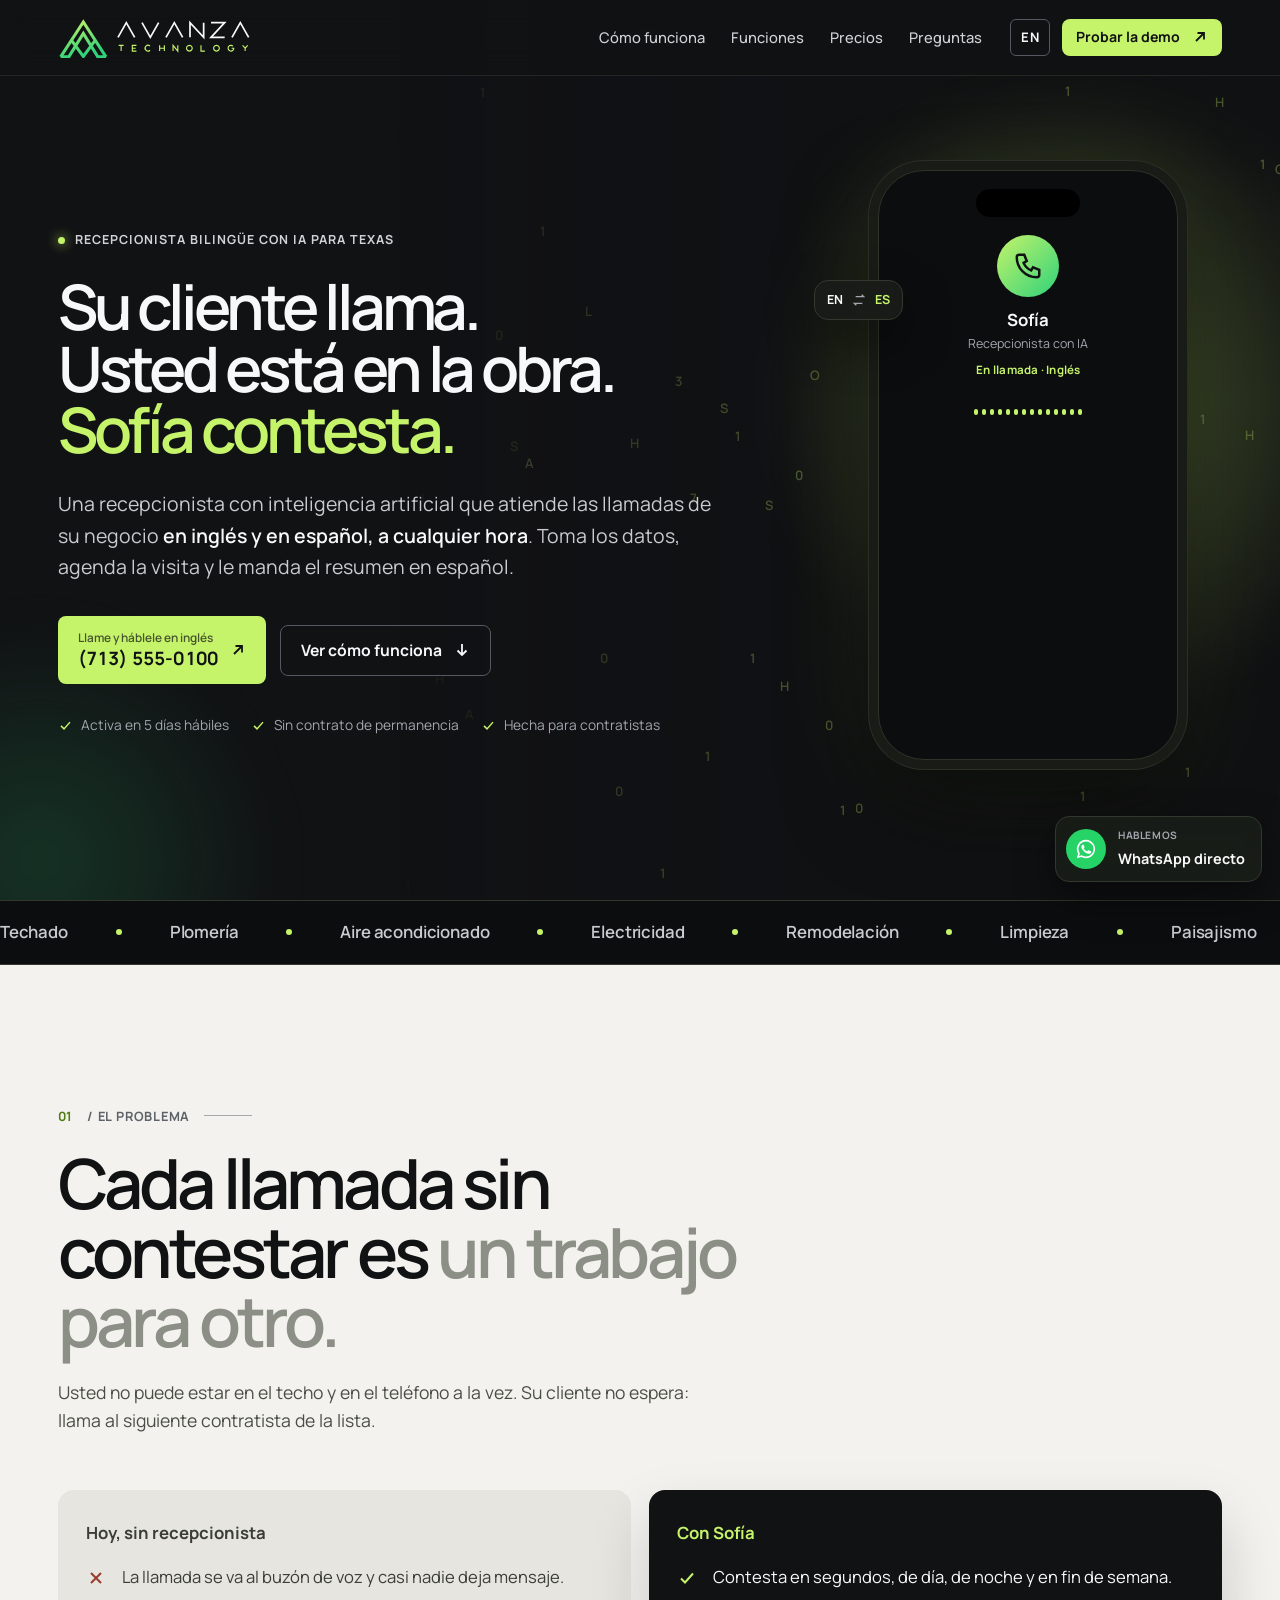
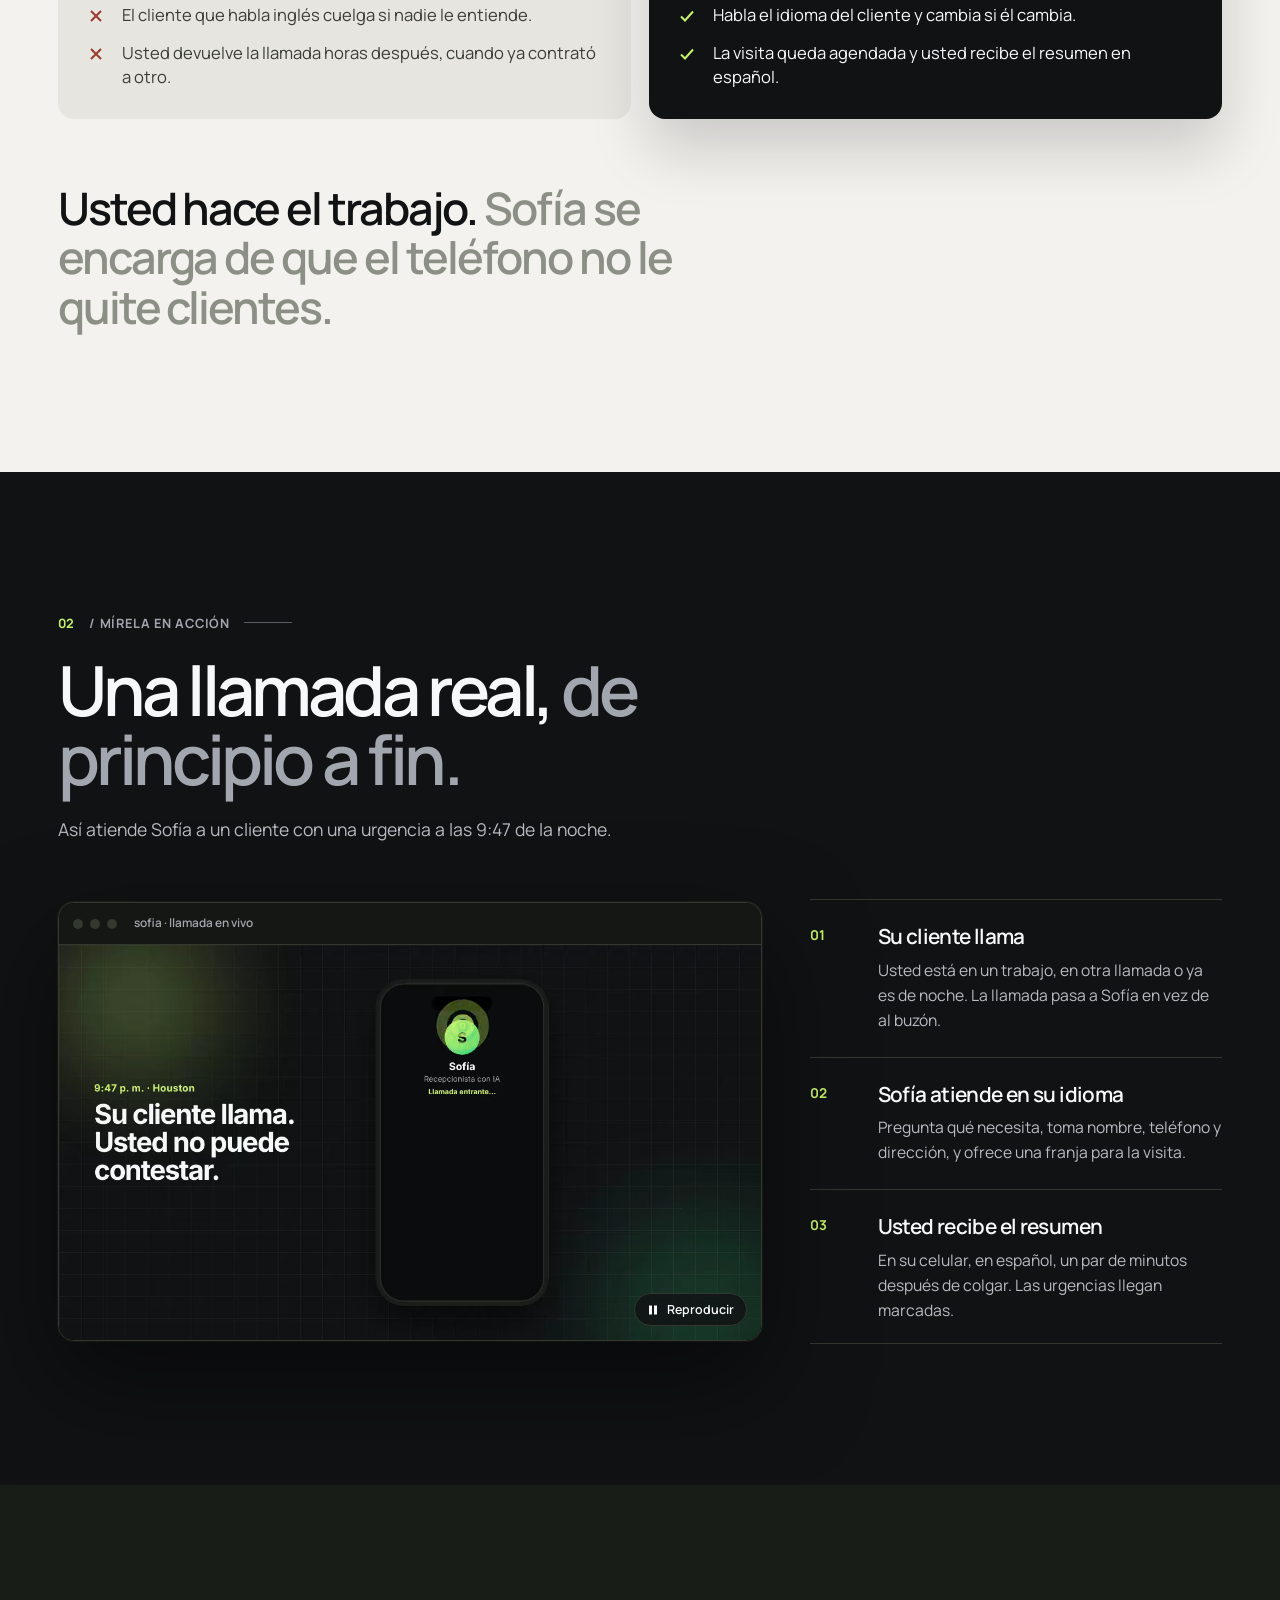
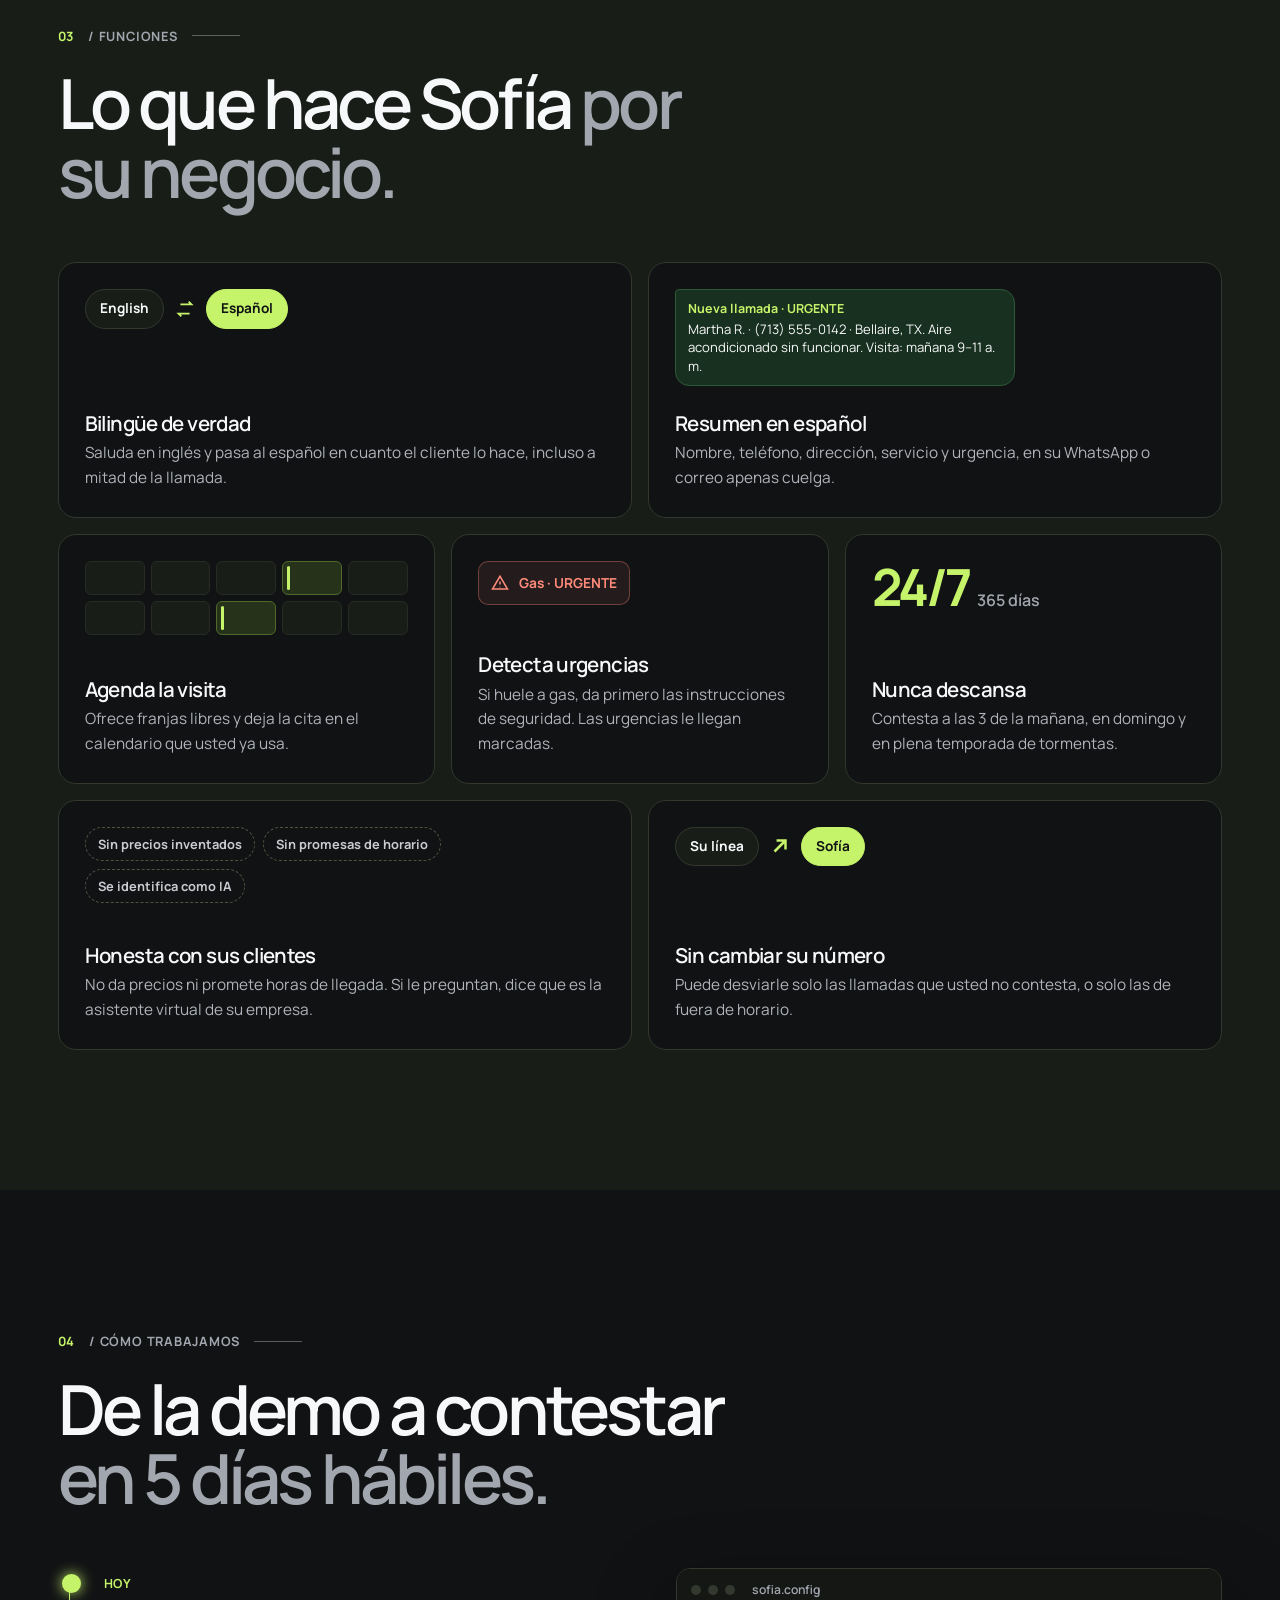
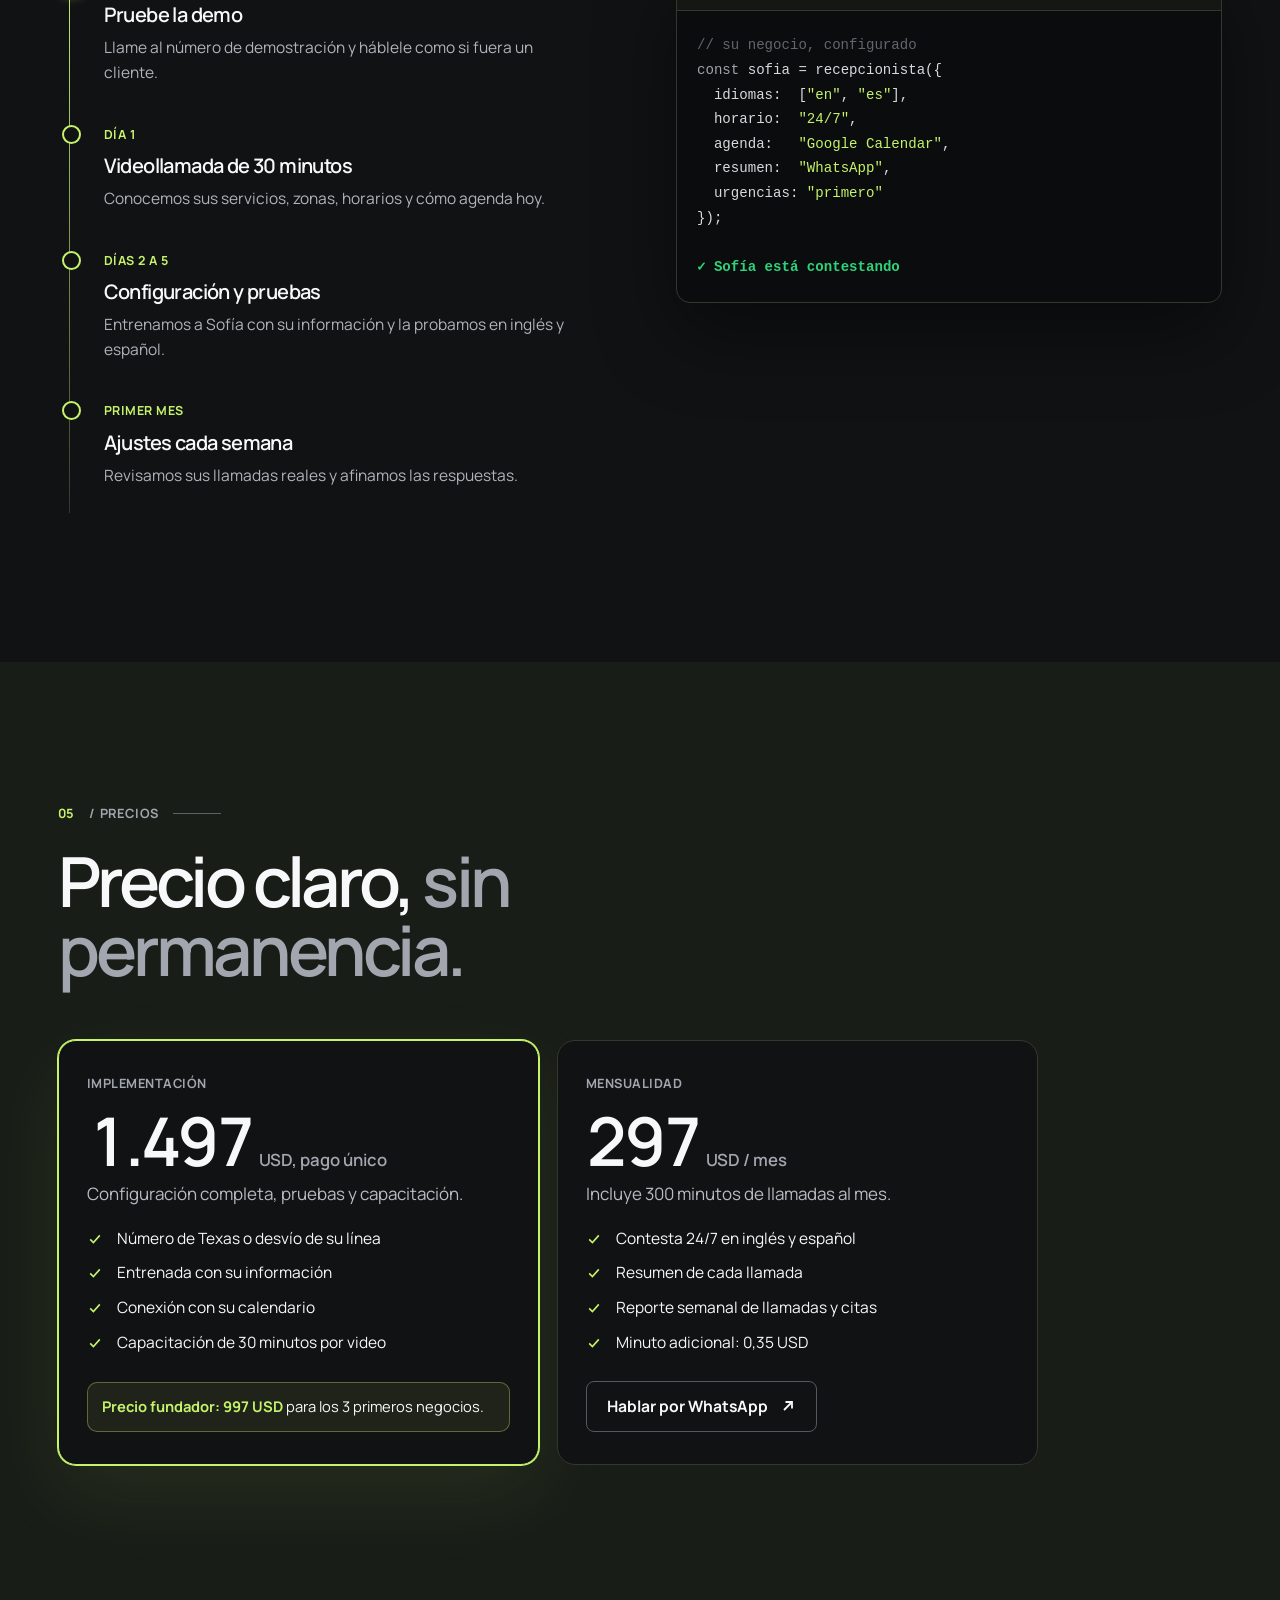
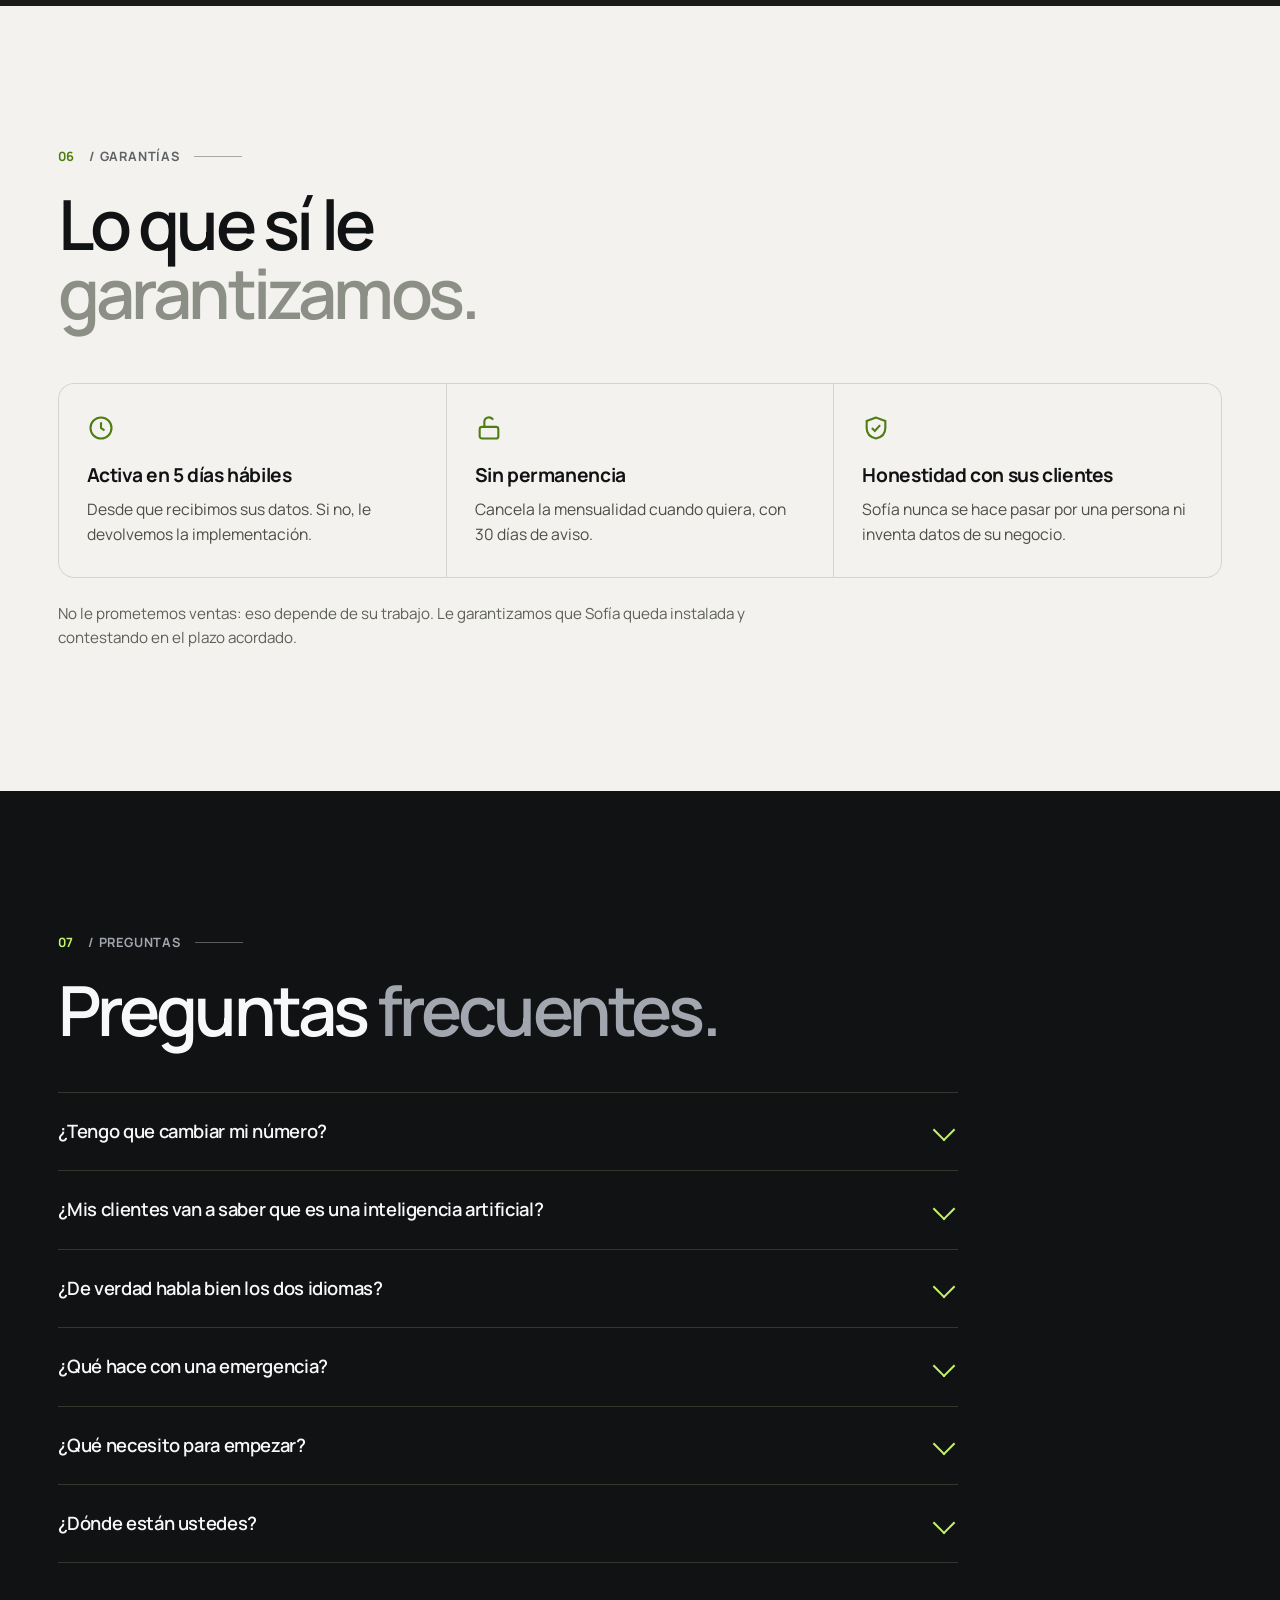
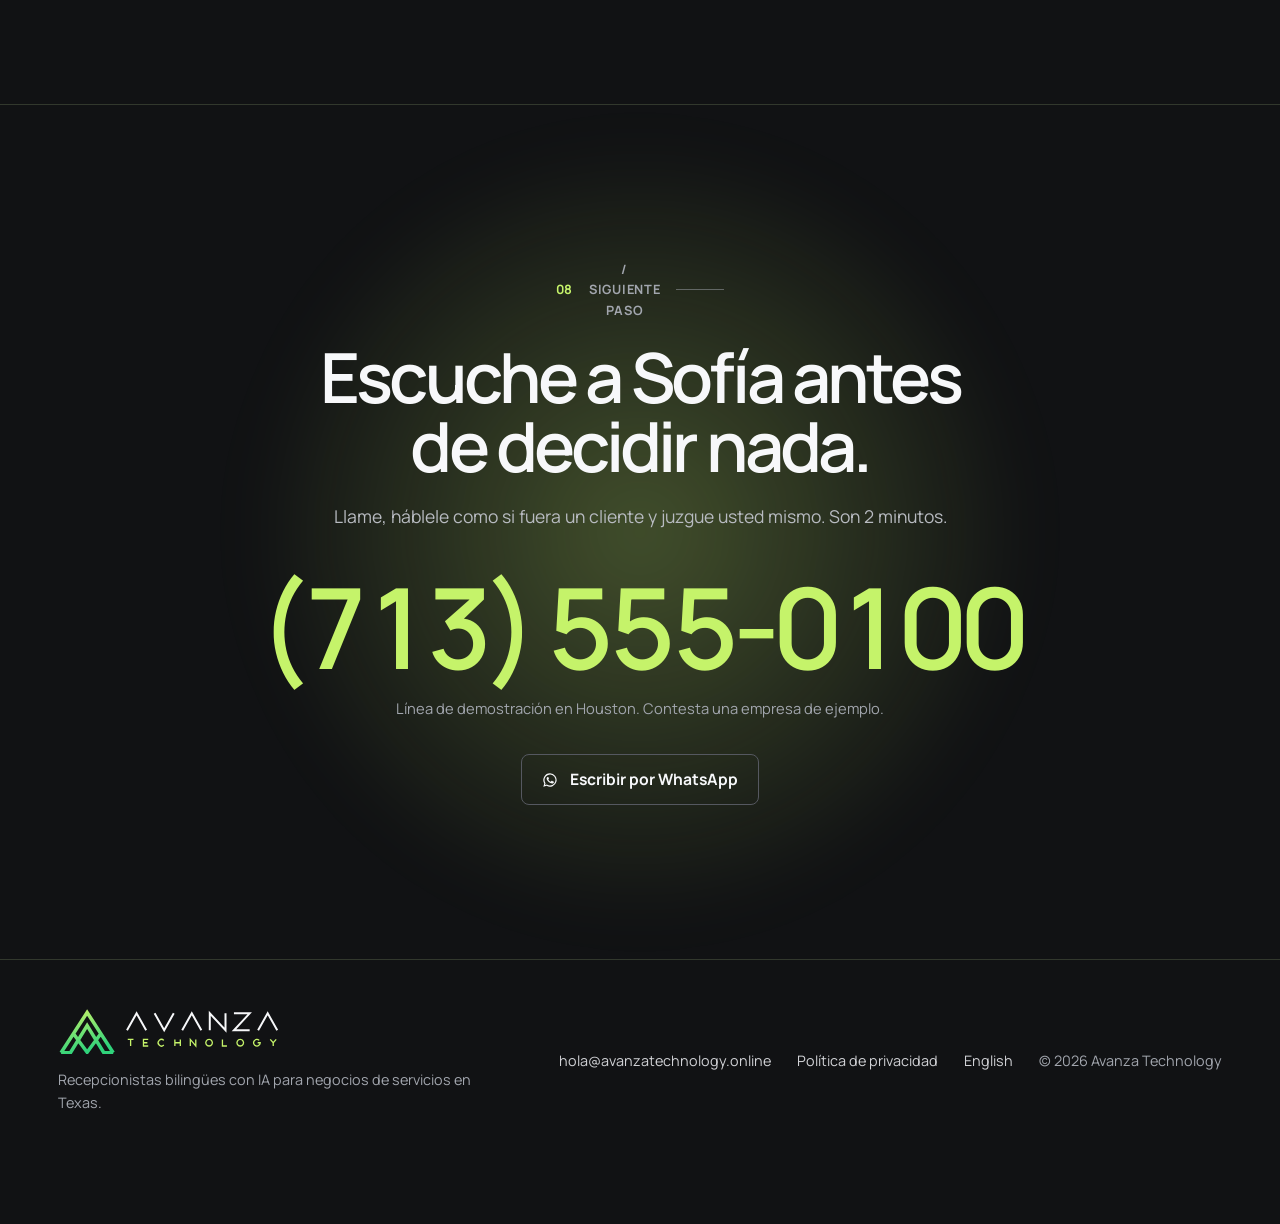
==== index.html @ a4238568 "web" ====
<!doctype html>
<html lang="es">
<head>
<meta charset="utf-8">
<meta name="viewport" content="width=device-width, initial-scale=1">
<title>Avanza Technology | Recepcionista bilingüe con IA para contratistas en Texas</title>
<meta name="description" content="Sofía contesta las llamadas de su negocio en inglés y en español, 24/7. Agenda la visita y le manda el resumen. Para contratistas de servicios del hogar en Texas.">
<link rel="canonical" href="https://avanzatechnology.online/">
<link rel="alternate" hreflang="es" href="https://avanzatechnology.online/">
<link rel="alternate" hreflang="en" href="https://avanzatechnology.online/en/">
<link rel="alternate" hreflang="x-default" href="https://avanzatechnology.online/">
<meta property="og:type" content="website">
<meta property="og:title" content="Avanza Technology | Recepcionista bilingüe con IA para contratistas en Texas">
<meta property="og:description" content="Sofía contesta las llamadas de su negocio en inglés y en español, 24/7. Agenda la visita y le manda el resumen. Para contratistas de servicios del hogar en Texas.">
<meta property="og:image" content="https://avanzatechnology.online/assets/og-es.png">
<meta property="og:url" content="https://avanzatechnology.online/">
<meta name="twitter:card" content="summary_large_image">
<meta name="theme-color" content="#111214">
<link rel="icon" type="image/svg+xml" href="assets/icono.svg">
<link rel="apple-touch-icon" href="assets/icono-180.png">
<link rel="preconnect" href="https://fonts.googleapis.com">
<link rel="preconnect" href="https://fonts.gstatic.com" crossorigin>
<link href="https://fonts.googleapis.com/css2?family=Manrope:wght@400;500;600;700;800&display=swap" rel="stylesheet">
<link rel="stylesheet" href="assets/site.css">
<script>document.documentElement.classList.add('js');</script>
</head>
<body>
<a class="skip" href="#main">Saltar al contenido</a>
<header class="site-header">
  <div class="wrap">
    <a class="brand" href="./" aria-label="Avanza Technology"><svg xmlns="http://www.w3.org/2000/svg" viewBox="0 0 292 60" role="img" aria-label="Avanza Technology"><defs><linearGradient id="g-dark-horizontal" x1="0" y1="0" x2="0.35" y2="1"><stop offset="0" stop-color="#C5F36A"/><stop offset="1" stop-color="#2FD27A"/></linearGradient></defs><path d="M4.00,58.36 L38.00,6.00 L72.00,58.36 M4.00,58.36 L16.24,58.36 L38.00,23.00 L59.76,58.36 L72.00,58.36 M19.98,33.20 L38.00,57.68 L56.02,33.20" fill="none" stroke="url(#g-dark-horizontal)" stroke-width="4.60" stroke-linejoin="miter" stroke-miterlimit="10" stroke-linecap="butt"/><g fill="none" stroke="#F7F8FA" stroke-width="2.6" stroke-linejoin="miter" stroke-linecap="butt"><path transform="translate(90.00,7.00)" d="M0,22 L12.5,0 L25,22"/><path transform="translate(126.00,7.00)" d="M0,0 L12.5,22 L25,0"/><path transform="translate(162.00,7.00)" d="M0,22 L12.5,0 L25,22"/><path transform="translate(198.00,7.00)" d="M0,22 L0,0 L20.5,22 L20.5,0"/><path transform="translate(229.50,7.00)" d="M0,0 L20.5,0 L0,22 L20.5,22"/><path transform="translate(261.00,7.00)" d="M0,22 L12.5,0 L25,22"/></g><g fill="none" stroke="#C5F36A" stroke-width="1.7" stroke-linejoin="miter" stroke-linecap="butt"><path transform="translate(91.00,41.00)" d="M0,0 H7.4399999999999995 M3.7199999999999998,0 V8.6"/><path transform="translate(111.48,41.00)" d="M6.2,0 H0 V8.6 H6.2 M0,4.3 H5.084"/><path transform="translate(130.72,41.00)" d="M7.31,1.2469999999999999 A4.3,4.3 0 1 0 7.31,7.353"/><path transform="translate(152.44,41.00)" d="M0,0 V8.6 M7.13,0 V8.6 M0,4.3 H7.13"/><path transform="translate(172.60,41.00)" d="M0,8.6 L0,0 L7.13,8.6 L7.13,0"/><path transform="translate(192.77,41.00)" d="M4.3,0 A4.3,4.3 0 1 1 4.29,0 Z"/><path transform="translate(214.49,41.00)" d="M0,0 V8.6 H5.89"/><path transform="translate(233.42,41.00)" d="M4.3,0 A4.3,4.3 0 1 1 4.29,0 Z"/><path transform="translate(255.14,41.00)" d="M7.31,1.2469999999999999 A4.3,4.3 0 1 0 8.6,4.31 H5.3"/><path transform="translate(276.86,41.00)" d="M0,0 L3.875,4.3 L7.75,0 M3.875,4.3 V8.6"/></g></svg></a>
    <nav class="nav" aria-label="Principal"><a href="#como">Cómo funciona</a><a href="#funciones">Funciones</a><a href="#precios">Precios</a><a href="#preguntas">Preguntas</a></nav>
    <div class="head-actions">
      <a class="lang" href="en/" hreflang="en" lang="en" aria-label="English">EN</a>
      <a class="btn btn-lime btn-sm" href="tel:+17135550100">Probar la demo<svg viewBox="0 0 16 16" fill="none" stroke="currentColor" stroke-width="1.8" aria-hidden="true"><path d="M4 12 12 4M5.5 4H12v6.5"/></svg></a>
    </div>
  </div>
</header>
<main id="main">
<section class="hero" aria-labelledby="hero-title">
  <canvas id="rain" aria-hidden="true"></canvas>
  <div class="glow glow-a"></div><div class="glow glow-b"></div>
  <div class="wrap">
    <div class="hero-copy">
      <p class="eyebrow">Recepcionista bilingüe con IA para Texas</p>
      <h1 id="hero-title"><span>Su cliente llama.</span><span>Usted está en la obra.</span><span class=hl>Sofía contesta.</span></h1>
      <p class="lede">Una recepcionista con inteligencia artificial que atiende las llamadas de su negocio <strong>en inglés y en español, a cualquier hora</strong>. Toma los datos, agenda la visita y le manda el resumen en español.</p>
      <div class="ctas">
        <a class="btn btn-lime call-btn" href="tel:+17135550100"><span><small>Llame y háblele en inglés</small><b>(713) 555-0100</b></span><svg viewBox="0 0 16 16" fill="none" stroke="currentColor" stroke-width="1.8" aria-hidden="true"><path d="M4 12 12 4M5.5 4H12v6.5"/></svg></a>
        <a class="btn btn-line" href="#como">Ver cómo funciona<svg viewBox="0 0 16 16" fill="none" stroke="currentColor" stroke-width="1.8" aria-hidden="true"><path d="M8 2v11M3.5 8.5 8 13l4.5-4.5"/></svg></a>
      </div>
      <ul class="micro"><li><svg viewBox="0 0 20 20" fill="none" stroke="currentColor" stroke-width="2" aria-hidden="true"><path d="m4 10.5 4 4 8-9"/></svg>Activa en 5 días hábiles</li><li><svg viewBox="0 0 20 20" fill="none" stroke="currentColor" stroke-width="2" aria-hidden="true"><path d="m4 10.5 4 4 8-9"/></svg>Sin contrato de permanencia</li><li><svg viewBox="0 0 20 20" fill="none" stroke="currentColor" stroke-width="2" aria-hidden="true"><path d="m4 10.5 4 4 8-9"/></svg>Hecha para contratistas</li></ul>
    </div>
    <div class="stage" aria-label="Demostración: llamada atendida por Sofía" role="img">
      <div class="device live" id="device">
        <div class="island"></div>
        <div class="caller"><div class="av"><svg viewBox="0 0 24 24" fill="none" stroke="currentColor" stroke-width="2" aria-hidden="true"><path d="M5 3h4l2 5-2.5 1.5a11 11 0 0 0 6 6L16 13l5 2v4a2 2 0 0 1-2 2A16 16 0 0 1 3 5a2 2 0 0 1 2-2"/></svg></div><b>Sofía</b><span>Recepcionista con IA</span><em id="call-status">En llamada · Español</em></div>
        <div class="bars" aria-hidden="true"><i></i><i></i><i></i><i></i><i></i><i></i><i></i><i></i><i></i><i></i><i></i><i></i><i></i><i></i></div>
        <div class="thread" id="thread"><div class="msg ai"><small>Sofía</small>Thanks for calling, this is Sofia. How can I help you?</div><div class="msg cl"><small>Cliente</small>My AC stopped working and it’s really hot.</div><div class="msg ai"><small>Sofía</small>I’m sorry. Is anyone at home elderly or unwell?</div><div class="msg cl"><small>Cliente</small>Yes, my mom is 80. ¿Habla español?</div><div class="msg ai"><small>Sofía</small>¡Claro! Lo marco como urgente. ¿Me da su dirección?</div></div>
      </div>
      <div class="float lang-chip" aria-hidden="true"><span>EN</span><svg viewBox="0 0 24 24" fill="none" stroke="currentColor" stroke-width="2" aria-hidden="true"><path d="M7 7h12l-3-3M17 17H5l3 3"/></svg><span class="on">ES</span></div>
      <div class="float summary-card show" id="summary-card">
        <h3><svg viewBox="0 0 24 24" fill="none" stroke="currentColor" stroke-width="2" aria-hidden="true"><path d="M4 5h16v11H9l-5 4z"/></svg>Resumen enviado al dueño</h3>
        <p>Aire acondicionado sin funcionar. Persona mayor en casa.</p>
        <dl><dt>Urgencia</dt><dd><span class="tag-urgent">URGENTE</span></dd><dt>Visita</dt><dd>Mañana, 9–11 a. m.</dd><dt>Idioma</dt><dd>Inglés y español</dd></dl>
      </div>
    </div>
  </div>
  <script type="application/json" id="call-script">{"ring": "Llamada entrante…", "liveEn": "En llamada · Inglés", "liveEs": "En llamada · Español", "ended": "Llamada terminada", "lines": [["ai", "Sofía", "Thanks for calling, this is Sofia. How can I help you?"], ["cl", "Cliente", "My AC stopped working and it’s really hot."], ["ai", "Sofía", "I’m sorry. Is anyone at home elderly or unwell?"], ["cl", "Cliente", "Yes, my mom is 80. ¿Habla español?"], ["ai", "Sofía", "¡Claro! Lo marco como urgente. ¿Me da su dirección?"]]}</script>
</section>

<div class="ticker" aria-hidden="true"><div class="row"><span>Techado</span><span>Plomería</span><span>Aire acondicionado</span><span>Electricidad</span><span>Remodelación</span><span>Limpieza</span><span>Paisajismo</span><span>Pisos</span><span>Techado</span><span>Plomería</span><span>Aire acondicionado</span><span>Electricidad</span><span>Remodelación</span><span>Limpieza</span><span>Paisajismo</span><span>Pisos</span><span>Techado</span><span>Plomería</span><span>Aire acondicionado</span><span>Electricidad</span><span>Remodelación</span><span>Limpieza</span><span>Paisajismo</span><span>Pisos</span><span>Techado</span><span>Plomería</span><span>Aire acondicionado</span><span>Electricidad</span><span>Remodelación</span><span>Limpieza</span><span>Paisajismo</span><span>Pisos</span></div></div>

<section class="section paper" aria-labelledby="s1">
  <div class="wrap">
    <p class="sec-num"><b>01</b> / El problema</p>
    <h2 class="h2" id="s1">Cada llamada sin contestar es <span class="soft">un trabajo para otro.</span></h2>
    <p class="sub">Usted no puede estar en el techo y en el teléfono a la vez. Su cliente no espera: llama al siguiente contratista de la lista.</p>
    <div class="compare">
      <div class="col before"><h3>Hoy, sin recepcionista</h3><ul><li><svg viewBox="0 0 20 20" fill="none" stroke="currentColor" stroke-width="2" aria-hidden="true"><path d="M5 5l10 10M15 5 5 15"/></svg><span>La llamada se va al buzón de voz y casi nadie deja mensaje.</span></li><li><svg viewBox="0 0 20 20" fill="none" stroke="currentColor" stroke-width="2" aria-hidden="true"><path d="M5 5l10 10M15 5 5 15"/></svg><span>El cliente que habla inglés cuelga si nadie le entiende.</span></li><li><svg viewBox="0 0 20 20" fill="none" stroke="currentColor" stroke-width="2" aria-hidden="true"><path d="M5 5l10 10M15 5 5 15"/></svg><span>Usted devuelve la llamada horas después, cuando ya contrató a otro.</span></li></ul></div>
      <div class="col after"><h3>Con Sofía</h3><ul><li><svg viewBox="0 0 20 20" fill="none" stroke="currentColor" stroke-width="2" aria-hidden="true"><path d="m4 10.5 4 4 8-9"/></svg><span>Contesta en segundos, de día, de noche y en fin de semana.</span></li><li><svg viewBox="0 0 20 20" fill="none" stroke="currentColor" stroke-width="2" aria-hidden="true"><path d="m4 10.5 4 4 8-9"/></svg><span>Habla el idioma del cliente y cambia si él cambia.</span></li><li><svg viewBox="0 0 20 20" fill="none" stroke="currentColor" stroke-width="2" aria-hidden="true"><path d="m4 10.5 4 4 8-9"/></svg><span>La visita queda agendada y usted recibe el resumen en español.</span></li></ul></div>
    </div>
    <p class="big-quote">Usted hace el trabajo. <span>Sofía se encarga de que el teléfono no le quite clientes.</span></p>
  </div>
</section>

<section class="section" id="como" aria-labelledby="s2">
  <div class="wrap">
    <p class="sec-num"><b>02</b> / Mírela en acción</p>
    <h2 class="h2" id="s2">Una llamada real, <span class="soft">de principio a fin.</span></h2>
    <p class="sub">Así atiende Sofía a un cliente con una urgencia a las 9:47 de la noche.</p>
    <div class="video-grid">
      <figure class="screen" style="margin:0">
        <div class="chrome"><i></i><i></i><i></i><span>sofia · llamada en vivo</span></div>
        <video id="demo-video" autoplay muted loop playsinline preload="metadata" poster="assets/poster-es.jpg" aria-label="Demostración: llamada atendida por Sofía">
          <source src="assets/demo-es.mp4" type="video/mp4">
          <source src="assets/demo-es.webm" type="video/webm">
        </video>
        <button class="vid-toggle" id="vid-toggle" type="button" data-play="Reproducir" data-pause="Pausar"><svg viewBox="0 0 12 12" fill="currentColor" aria-hidden="true"><rect x="2" y="1.5" width="3" height="9"/><rect x="7" y="1.5" width="3" height="9"/></svg><span>Pausar</span></button>
      </figure>
      <ol class="steps"><li><div><h3>Su cliente llama</h3><p>Usted está en un trabajo, en otra llamada o ya es de noche. La llamada pasa a Sofía en vez de al buzón.</p></div></li><li><div><h3>Sofía atiende en su idioma</h3><p>Pregunta qué necesita, toma nombre, teléfono y dirección, y ofrece una franja para la visita.</p></div></li><li><div><h3>Usted recibe el resumen</h3><p>En su celular, en español, un par de minutos después de colgar. Las urgencias llegan marcadas.</p></div></li></ol>
    </div>
  </div>
</section>

<section class="section surface" id="funciones" aria-labelledby="s3">
  <div class="wrap">
    <p class="sec-num"><b>03</b> / Funciones</p>
    <h2 class="h2" id="s3">Lo que hace Sofía <span class="soft">por su negocio.</span></h2>
    <div class="bento"><article class="card wide"><div class="viz viz-lang"><span class="pill">English</span><svg viewBox="0 0 24 24" fill="none" stroke="currentColor" stroke-width="2" aria-hidden="true"><path d="M7 7h12l-3-3M17 17H5l3 3"/></svg><span class="pill on">Español</span></div><h3>Bilingüe de verdad</h3><p>Saluda en inglés y pasa al español en cuanto el cliente lo hace, incluso a mitad de la llamada.</p></article><article class="card wide"><div class="viz viz-wa"><b>Nueva llamada · URGENTE</b>Martha R. · (713) 555-0142 · Bellaire, TX. Aire acondicionado sin funcionar. Visita: mañana 9–11 a. m.</div><h3>Resumen en español</h3><p>Nombre, teléfono, dirección, servicio y urgencia, en su WhatsApp o correo apenas cuelga.</p></article><article class="card "><div class="viz viz-cal" aria-hidden="true"><i></i><i></i><i></i><i class="b"></i><i></i><i></i><i></i><i class="b"></i><i></i><i></i></div><h3>Agenda la visita</h3><p>Ofrece franjas libres y deja la cita en el calendario que usted ya usa.</p></article><article class="card "><div class="viz viz-alert"><svg viewBox="0 0 24 24" fill="none" stroke="currentColor" stroke-width="2" aria-hidden="true"><path d="M12 3 2 20h20zM12 10v4M12 17v.5"/></svg>Gas · URGENTE</div><h3>Detecta urgencias</h3><p>Si huele a gas, da primero las instrucciones de seguridad. Las urgencias le llegan marcadas.</p></article><article class="card "><div class="viz viz-clock">24/7<span>365 días</span></div><h3>Nunca descansa</h3><p>Contesta a las 3 de la mañana, en domingo y en plena temporada de tormentas.</p></article><article class="card wide"><div class="viz viz-no"><span>Sin precios inventados</span><span>Sin promesas de horario</span><span>Se identifica como IA</span></div><h3>Honesta con sus clientes</h3><p>No da precios ni promete horas de llegada. Si le preguntan, dice que es la asistente virtual de su empresa.</p></article><article class="card wide"><div class="viz viz-lang"><span class="pill">Su línea</span><svg viewBox="0 0 16 16" fill="none" stroke="currentColor" stroke-width="1.8" aria-hidden="true"><path d="M4 12 12 4M5.5 4H12v6.5"/></svg><span class="pill on">Sofía</span></div><h3>Sin cambiar su número</h3><p>Puede desviarle solo las llamadas que usted no contesta, o solo las de fuera de horario.</p></article></div>
  </div>
</section>

<section class="section" aria-labelledby="s4">
  <div class="wrap">
    <p class="sec-num"><b>04</b> / Cómo trabajamos</p>
    <h2 class="h2" id="s4">De la demo a contestar <span class="soft">en 5 días hábiles.</span></h2>
    <div class="process">
      <ol class="timeline"><li><span class="when">Hoy</span><h3>Pruebe la demo</h3><p>Llame al número de demostración y háblele como si fuera un cliente.</p></li><li><span class="when">Día 1</span><h3>Videollamada de 30 minutos</h3><p>Conocemos sus servicios, zonas, horarios y cómo agenda hoy.</p></li><li><span class="when">Días 2 a 5</span><h3>Configuración y pruebas</h3><p>Entrenamos a Sofía con su información y la probamos en inglés y español.</p></li><li><span class="when">Primer mes</span><h3>Ajustes cada semana</h3><p>Revisamos sus llamadas reales y afinamos las respuestas.</p></li></ol>
      <div class="terminal" aria-hidden="true">
        <div class="chrome"><i></i><i></i><i></i><span>sofia.config</span></div>
<pre><span class="c">// su negocio, configurado</span>
<span class="k">const</span> sofia = recepcionista({
  idiomas:  [<span class="s">"en"</span>, <span class="s">"es"</span>],
  horario:  <span class="s">"24/7"</span>,
  agenda:   <span class="s">"Google Calendar"</span>,
  resumen:  <span class="s">"WhatsApp"</span>,
  urgencias: <span class="s">"primero"</span>
});

<span class="ok">✓ Sofía está contestando</span></pre>
      </div>
    </div>
  </div>
</section>

<section class="section surface" id="precios" aria-labelledby="s5">
  <div class="wrap">
    <p class="sec-num"><b>05</b> / Precios</p>
    <h2 class="h2" id="s5">Precio claro, <span class="soft">sin permanencia.</span></h2>
    <div class="prices">
      <div class="price main"><span class="label">Implementación</span><p class="amount">1.497<small>USD, pago único</small></p><p>Configuración completa, pruebas y capacitación.</p>
        <ul><li><svg viewBox="0 0 20 20" fill="none" stroke="currentColor" stroke-width="2" aria-hidden="true"><path d="m4 10.5 4 4 8-9"/></svg><span>Número de Texas o desvío de su línea</span></li><li><svg viewBox="0 0 20 20" fill="none" stroke="currentColor" stroke-width="2" aria-hidden="true"><path d="m4 10.5 4 4 8-9"/></svg><span>Entrenada con su información</span></li><li><svg viewBox="0 0 20 20" fill="none" stroke="currentColor" stroke-width="2" aria-hidden="true"><path d="m4 10.5 4 4 8-9"/></svg><span>Conexión con su calendario</span></li><li><svg viewBox="0 0 20 20" fill="none" stroke="currentColor" stroke-width="2" aria-hidden="true"><path d="m4 10.5 4 4 8-9"/></svg><span>Capacitación de 30 minutos por video</span></li></ul><div class="founder"><b>Precio fundador: 997 USD</b> para los 3 primeros negocios.</div></div>
      <div class="price"><span class="label">Mensualidad</span><p class="amount">297<small>USD / mes</small></p><p>Incluye 300 minutos de llamadas al mes.</p>
        <ul><li><svg viewBox="0 0 20 20" fill="none" stroke="currentColor" stroke-width="2" aria-hidden="true"><path d="m4 10.5 4 4 8-9"/></svg><span>Contesta 24/7 en inglés y español</span></li><li><svg viewBox="0 0 20 20" fill="none" stroke="currentColor" stroke-width="2" aria-hidden="true"><path d="m4 10.5 4 4 8-9"/></svg><span>Resumen de cada llamada</span></li><li><svg viewBox="0 0 20 20" fill="none" stroke="currentColor" stroke-width="2" aria-hidden="true"><path d="m4 10.5 4 4 8-9"/></svg><span>Reporte semanal de llamadas y citas</span></li><li><svg viewBox="0 0 20 20" fill="none" stroke="currentColor" stroke-width="2" aria-hidden="true"><path d="m4 10.5 4 4 8-9"/></svg><span>Minuto adicional: 0,35 USD</span></li></ul><a class="btn btn-line" href="https://wa.me/573000000000?text=Hola%2C%20quiero%20saber%20m%C3%A1s%20de%20la%20recepcionista%20Sof%C3%ADa" style="margin-top:auto;align-self:flex-start">Hablar por WhatsApp<svg viewBox="0 0 16 16" fill="none" stroke="currentColor" stroke-width="1.8" aria-hidden="true"><path d="M4 12 12 4M5.5 4H12v6.5"/></svg></a></div>
    </div>
  </div>
</section>

<section class="section paper" aria-labelledby="s6">
  <div class="wrap">
    <p class="sec-num"><b>06</b> / Garantías</p>
    <h2 class="h2" id="s6">Lo que sí le <span class="soft">garantizamos.</span></h2>
    <div class="guarantees"><div><svg viewBox="0 0 24 24" fill="none" stroke="currentColor" stroke-width="1.8" aria-hidden="true"><circle cx="12" cy="12" r="9"/><path d="M12 7v5l3 2"/></svg><h3>Activa en 5 días hábiles</h3><p>Desde que recibimos sus datos. Si no, le devolvemos la implementación.</p></div><div><svg viewBox="0 0 24 24" fill="none" stroke="currentColor" stroke-width="1.8" aria-hidden="true"><rect x="4" y="11" width="16" height="10" rx="2"/><path d="M8 11V7a4 4 0 0 1 7.5-2"/></svg><h3>Sin permanencia</h3><p>Cancela la mensualidad cuando quiera, con 30 días de aviso.</p></div><div><svg viewBox="0 0 24 24" fill="none" stroke="currentColor" stroke-width="1.8" aria-hidden="true"><path d="M12 3 4 6v6c0 5 3.5 8 8 9 4.5-1 8-4 8-9V6z"/><path d="m8.5 12 2.5 2.5 4.5-5"/></svg><h3>Honestidad con sus clientes</h3><p>Sofía nunca se hace pasar por una persona ni inventa datos de su negocio.</p></div></div>
    <p class="fine">No le prometemos ventas: eso depende de su trabajo. Le garantizamos que Sofía queda instalada y contestando en el plazo acordado.</p>
  </div>
</section>

<section class="section" id="preguntas" aria-labelledby="s7">
  <div class="wrap">
    <p class="sec-num"><b>07</b> / Preguntas</p>
    <h2 class="h2" id="s7">Preguntas <span class="soft">frecuentes.</span></h2>
    <div class="faq"><details><summary>¿Tengo que cambiar mi número?</summary><p>No. Puede desviar a Sofía solo las llamadas que usted no contesta, o solo las de fuera de horario. Si quiere un número nuevo para anuncios, también se lo damos.</p></details><details><summary>¿Mis clientes van a saber que es una inteligencia artificial?</summary><p>Sofía no se hace pasar por una persona. Si alguien le pregunta, responde que es la asistente virtual de su empresa y que un miembro del equipo le dará seguimiento.</p></details><details><summary>¿De verdad habla bien los dos idiomas?</summary><p>Cambia de idioma en cuanto el cliente lo hace, incluso a mitad de la llamada. La mejor forma de comprobarlo es llamar a la demo y probar los dos.</p></details><details><summary>¿Qué hace con una emergencia?</summary><p>Da primero las instrucciones de seguridad, por ejemplo salir de la casa y llamar al 911 si huele a gas. Después toma los datos y le manda la llamada marcada como urgente.</p></details><details><summary>¿Qué necesito para empezar?</summary><p>Una videollamada de 30 minutos para conocer sus servicios, zonas, horarios y cómo agenda. Del resto nos encargamos nosotros.</p></details><details><summary>¿Dónde están ustedes?</summary><p>Somos un equipo remoto que trabaja con negocios de Texas. Todo se hace por teléfono, WhatsApp y videollamada, en español.</p></details></div>
  </div>
</section>

<section class="final" aria-labelledby="s8">
  <div class="glow glow-a"></div>
  <div class="wrap">
    <p class="sec-num"><b>08</b> / Siguiente paso</p>
    <h2 class="h2" id="s8">Escuche a Sofía antes de decidir nada.</h2>
    <p class="sub">Llame, háblele como si fuera un cliente y juzgue usted mismo. Son 2 minutos.</p>
    <a class="big-number" href="tel:+17135550100">(713) 555-0100</a>
    <p class="note">Línea de demostración en Houston. Contesta una empresa de ejemplo.</p>
    <a class="btn btn-line" href="https://wa.me/573000000000?text=Hola%2C%20quiero%20saber%20m%C3%A1s%20de%20la%20recepcionista%20Sof%C3%ADa"><svg viewBox="0 0 24 24" fill="currentColor" aria-hidden="true"><path d="M12 2a10 10 0 0 0-8.6 15.1L2 22l5-1.3A10 10 0 1 0 12 2m0 18.2a8.2 8.2 0 0 1-4.2-1.2l-.3-.2-3 .8.8-2.9-.2-.3A8.2 8.2 0 1 1 12 20.2m4.5-6.1c-.2-.1-1.5-.7-1.7-.8s-.4-.1-.6.1-.7.8-.8 1-.3.2-.5.1a6.7 6.7 0 0 1-3.3-2.9c-.3-.4.3-.4.8-1.4a.5.5 0 0 0 0-.5l-.8-1.9c-.2-.5-.4-.4-.6-.4h-.5a1 1 0 0 0-.7.3 3 3 0 0 0-.9 2.2 5.2 5.2 0 0 0 1.1 2.7 11.9 11.9 0 0 0 4.6 4c1.7.7 2.3.8 3.2.6a2.7 2.7 0 0 0 1.8-1.2 2.2 2.2 0 0 0 .2-1.3c-.1-.1-.2-.2-.4-.3"/></svg>Escribir por WhatsApp</a>
  </div>
</section>
</main>
<footer class="footer">
  <div class="wrap">
    <div><a class="brand" href="./" aria-label="Avanza Technology"><svg xmlns="http://www.w3.org/2000/svg" viewBox="0 0 292 60" role="img" aria-label="Avanza Technology"><defs><linearGradient id="g-dark-horizontal" x1="0" y1="0" x2="0.35" y2="1"><stop offset="0" stop-color="#C5F36A"/><stop offset="1" stop-color="#2FD27A"/></linearGradient></defs><path d="M4.00,58.36 L38.00,6.00 L72.00,58.36 M4.00,58.36 L16.24,58.36 L38.00,23.00 L59.76,58.36 L72.00,58.36 M19.98,33.20 L38.00,57.68 L56.02,33.20" fill="none" stroke="url(#g-dark-horizontal)" stroke-width="4.60" stroke-linejoin="miter" stroke-miterlimit="10" stroke-linecap="butt"/><g fill="none" stroke="#F7F8FA" stroke-width="2.6" stroke-linejoin="miter" stroke-linecap="butt"><path transform="translate(90.00,7.00)" d="M0,22 L12.5,0 L25,22"/><path transform="translate(126.00,7.00)" d="M0,0 L12.5,22 L25,0"/><path transform="translate(162.00,7.00)" d="M0,22 L12.5,0 L25,22"/><path transform="translate(198.00,7.00)" d="M0,22 L0,0 L20.5,22 L20.5,0"/><path transform="translate(229.50,7.00)" d="M0,0 L20.5,0 L0,22 L20.5,22"/><path transform="translate(261.00,7.00)" d="M0,22 L12.5,0 L25,22"/></g><g fill="none" stroke="#C5F36A" stroke-width="1.7" stroke-linejoin="miter" stroke-linecap="butt"><path transform="translate(91.00,41.00)" d="M0,0 H7.4399999999999995 M3.7199999999999998,0 V8.6"/><path transform="translate(111.48,41.00)" d="M6.2,0 H0 V8.6 H6.2 M0,4.3 H5.084"/><path transform="translate(130.72,41.00)" d="M7.31,1.2469999999999999 A4.3,4.3 0 1 0 7.31,7.353"/><path transform="translate(152.44,41.00)" d="M0,0 V8.6 M7.13,0 V8.6 M0,4.3 H7.13"/><path transform="translate(172.60,41.00)" d="M0,8.6 L0,0 L7.13,8.6 L7.13,0"/><path transform="translate(192.77,41.00)" d="M4.3,0 A4.3,4.3 0 1 1 4.29,0 Z"/><path transform="translate(214.49,41.00)" d="M0,0 V8.6 H5.89"/><path transform="translate(233.42,41.00)" d="M4.3,0 A4.3,4.3 0 1 1 4.29,0 Z"/><path transform="translate(255.14,41.00)" d="M7.31,1.2469999999999999 A4.3,4.3 0 1 0 8.6,4.31 H5.3"/><path transform="translate(276.86,41.00)" d="M0,0 L3.875,4.3 L7.75,0 M3.875,4.3 V8.6"/></g></svg></a><p style="margin:14px 0 0;max-width:30em">Recepcionistas bilingües con IA para negocios de servicios en Texas.</p></div>
    <nav aria-label="Footer">
      <a href="mailto:hola@avanzatechnology.online">hola@avanzatechnology.online</a>
      <a href="privacidad.html">Política de privacidad</a>
      <a href="en/" hreflang="en" lang="en">English</a>
      <span>© 2026 Avanza Technology</span>
    </nav>
  </div>
</footer>
<a class="wa-float" href="https://wa.me/573000000000?text=Hola%2C%20quiero%20saber%20m%C3%A1s%20de%20la%20recepcionista%20Sof%C3%ADa" aria-label="WhatsApp"><span class="ico"><svg viewBox="0 0 24 24" fill="currentColor" aria-hidden="true"><path d="M12 2a10 10 0 0 0-8.6 15.1L2 22l5-1.3A10 10 0 1 0 12 2m0 18.2a8.2 8.2 0 0 1-4.2-1.2l-.3-.2-3 .8.8-2.9-.2-.3A8.2 8.2 0 1 1 12 20.2m4.5-6.1c-.2-.1-1.5-.7-1.7-.8s-.4-.1-.6.1-.7.8-.8 1-.3.2-.5.1a6.7 6.7 0 0 1-3.3-2.9c-.3-.4.3-.4.8-1.4a.5.5 0 0 0 0-.5l-.8-1.9c-.2-.5-.4-.4-.6-.4h-.5a1 1 0 0 0-.7.3 3 3 0 0 0-.9 2.2 5.2 5.2 0 0 0 1.1 2.7 11.9 11.9 0 0 0 4.6 4c1.7.7 2.3.8 3.2.6a2.7 2.7 0 0 0 1.8-1.2 2.2 2.2 0 0 0 .2-1.3c-.1-.1-.2-.2-.4-.3"/></svg></span><span class="txt"><small>Hablemos</small><b>WhatsApp directo</b></span></a>
<script src="assets/site.js" defer></script>
</body>
</html>
---- assets/site.css ----
:root {
  --ink: #111214;
  --ink-2: #0c0d0e;
  --surface: #191d18;
  --surface-2: #1f241d;
  --paper: #f3f2ee;
  --white: #f7f8fa;
  --lime: #c5f36a;
  --lime-soft: #d9f8ab;
  --green: #2fd27a;
  --muted: #a2a6ae;
  --muted-dark: #5d6168;
  --line: #32382d;
  --line-light: #d4d4cf;
  --alert: #ff8a7a;
  --font: "Manrope", "Inter", "Segoe UI", Arial, sans-serif;
  --gutter: clamp(1.25rem, 4.5vw, 5rem);
  --max: 1320px;
  --header: 76px;
  --ease: cubic-bezier(.2, .7, .25, 1);
  color-scheme: dark;
}
* { box-sizing: border-box; }
html { scroll-behavior: smooth; scroll-padding-top: calc(var(--header) + 16px); background: var(--ink); -webkit-text-size-adjust: 100%; }
body { margin: 0; background: var(--ink); color: var(--white); font-family: var(--font); font-size: 1.0625rem; line-height: 1.6; overflow-x: hidden; }
img, video, svg { display: block; max-width: 100%; }
a { color: inherit; }
:focus-visible { outline: 2px solid var(--lime); outline-offset: 3px; border-radius: 4px; }
.skip { position: absolute; left: -999px; top: 8px; background: var(--lime); color: var(--ink); padding: 10px 14px; font-weight: 700; z-index: 100; }
.skip:focus { left: 8px; }
.wrap { width: 100%; max-width: var(--max); margin: 0 auto; padding: 0 var(--gutter); }

/* Header */
.site-header { position: fixed; inset: 0 0 auto; height: var(--header); z-index: 50; background: rgba(17, 18, 20, .72); backdrop-filter: blur(14px); -webkit-backdrop-filter: blur(14px); border-bottom: 1px solid rgba(50, 56, 45, .6); }
.site-header .wrap { height: 100%; display: flex; align-items: center; gap: 28px; }
.brand { flex: none; display: block; }
.brand svg { height: 40px; width: auto; }
.nav { display: flex; gap: 26px; margin-left: auto; }
.nav a { text-decoration: none; color: #d1d2d6; font-size: .92rem; font-weight: 500; }
.nav a:hover { color: var(--lime); }
.head-actions { display: flex; align-items: center; gap: 12px; }
.lang { text-decoration: none; font-size: .82rem; font-weight: 700; color: var(--white); border: 1px solid #555860; border-radius: 6px; padding: 7px 10px; letter-spacing: .04em; }
.lang:hover { border-color: var(--lime); color: var(--lime); }

/* Buttons */
.btn { display: inline-flex; align-items: center; gap: 12px; text-decoration: none; font-weight: 700; font-size: .98rem; border-radius: 8px; padding: 15px 20px; line-height: 1.2; transition: transform .2s var(--ease), background .2s, border-color .2s; }
.btn svg { width: 16px; height: 16px; flex: none; }
.btn-lime { background: var(--lime); color: var(--ink); }
.btn-lime:hover { background: var(--lime-soft); transform: translateY(-1px); }
.btn-line { border: 1px solid #555860; color: var(--white); }
.btn-line:hover { border-color: var(--lime); color: var(--lime); }
.btn-sm { padding: 10px 14px; font-size: .88rem; }

/* Hero */
.hero { position: relative; min-height: 100svh; padding: calc(var(--header) + 56px) 0 72px; overflow: hidden; display: flex; align-items: center; }
.hero canvas { position: absolute; inset: 0; width: 100%; height: 100%; opacity: .55; -webkit-mask-image: linear-gradient(90deg, transparent 0, transparent 30%, #000 62%); mask-image: linear-gradient(90deg, transparent 0, transparent 30%, #000 62%); }
.glow { position: absolute; border-radius: 50%; pointer-events: none; filter: blur(30px); }
.glow-a { width: 720px; height: 720px; right: -160px; top: 40px; background: radial-gradient(circle, rgba(197, 243, 106, .28) 0, rgba(197, 243, 106, 0) 62%); }
.glow-b { width: 520px; height: 520px; left: -220px; bottom: -220px; background: radial-gradient(circle, rgba(47, 210, 122, .18) 0, rgba(47, 210, 122, 0) 65%); }
.hero .wrap { position: relative; display: grid; gap: 56px; align-items: center; }
.eyebrow { display: inline-flex; align-items: center; gap: 10px; font-size: .78rem; font-weight: 700; letter-spacing: .08em; text-transform: uppercase; color: #d1d2d6; margin: 0 0 26px; }
.eyebrow::before { content: ""; width: 7px; height: 7px; border-radius: 50%; background: var(--lime); box-shadow: 0 0 12px var(--lime); }
.hero h1 { font-weight: 600; font-size: clamp(2.4rem, 4.9vw, 4.2rem); line-height: .98; letter-spacing: -.065em; margin: 0 0 28px; }
.hero h1 span { display: block; }
.hero h1 .hl { color: var(--lime); }
.hero .lede { font-size: clamp(1.05rem, 1.6vw, 1.22rem); color: #c9cbd0; max-width: 34em; margin: 0 0 34px; }
.hero .lede strong { color: var(--white); font-weight: 600; }
.ctas { display: flex; flex-wrap: wrap; gap: 14px; align-items: center; }
.call-btn small { display: block; font-size: .74rem; font-weight: 600; opacity: .7; margin-bottom: 2px; }
.call-btn b { font-size: 1.15rem; letter-spacing: .01em; font-variant-numeric: tabular-nums; }
.micro { display: flex; flex-wrap: wrap; gap: 8px 22px; margin: 30px 0 0; padding: 0; list-style: none; font-size: .86rem; color: var(--muted); }
.micro li { display: flex; align-items: center; gap: 8px; }
.micro svg { width: 15px; height: 15px; color: var(--lime); }

@media (prefers-reduced-motion: no-preference) {
  .js .hero-copy > * { opacity: 0; transform: translateY(14px); animation: rise .8s var(--ease) forwards; }
  .js .hero-copy > *:nth-child(2) { animation-delay: .08s; }
  .js .hero-copy > *:nth-child(3) { animation-delay: .16s; }
  .js .hero-copy > *:nth-child(4) { animation-delay: .24s; }
  .js .hero-copy > *:nth-child(5) { animation-delay: .32s; }
  .js .stage { opacity: 0; animation: rise 1s var(--ease) .35s forwards; }
  @keyframes rise { to { opacity: 1; transform: none; } }
}

/* Phone stage */
.stage { position: relative; justify-self: center; width: min(100%, 440px); padding: 10px 0 40px; }
.device { position: relative; width: 300px; height: 590px; margin: 0 auto; border-radius: 46px; background: var(--ink-2); border: 1.5px solid #2e3429; box-shadow: 0 0 0 9px #181b16, 0 0 0 10px #2a2f26, 0 40px 90px rgba(0, 0, 0, .55), 0 0 120px rgba(197, 243, 106, .12); padding: 18px 16px; display: flex; flex-direction: column; overflow: hidden; }
.device .island { width: 104px; height: 28px; border-radius: 16px; background: #000; margin: 0 auto 18px; flex: none; }
.caller { text-align: center; flex: none; }
.caller .av { position: relative; width: 62px; height: 62px; border-radius: 50%; margin: 0 auto 10px; display: grid; place-items: center; background: linear-gradient(135deg, var(--lime), var(--green)); }
.caller .av svg { width: 30px; height: 30px; color: var(--ink); }
.caller .av::after { content: ""; position: absolute; inset: -8px; border-radius: 50%; border: 2px solid var(--lime); opacity: 0; }
.ringing .caller .av::after { animation: ring 1.3s ease-out infinite; }
@keyframes ring { from { transform: scale(.9); opacity: .9; } to { transform: scale(1.7); opacity: 0; } }
.caller b { display: block; font-size: 1.05rem; }
.caller span { display: block; font-size: .78rem; color: var(--muted); }
.caller em { display: inline-block; font-style: normal; font-size: .72rem; font-weight: 700; color: var(--lime); margin-top: 6px; letter-spacing: .02em; }
.bars { display: flex; justify-content: center; align-items: center; gap: 4px; height: 38px; margin: 12px 0 8px; flex: none; visibility: hidden; }
.live .bars { visibility: visible; }
.bars i { width: 4px; height: 6px; border-radius: 2px; background: var(--lime); }
@media (prefers-reduced-motion: no-preference) {
  .live .bars i { animation: bar 1s ease-in-out infinite; }
  .bars i:nth-child(2n) { animation-delay: .15s; } .bars i:nth-child(3n) { animation-delay: .3s; } .bars i:nth-child(5n) { animation-delay: .45s; }
  @keyframes bar { 0%, 100% { height: 6px; } 50% { height: 32px; } }
}
.thread { flex: 1; min-height: 0; display: flex; flex-direction: column; justify-content: flex-end; gap: 8px; overflow: hidden; }
.msg { max-width: 92%; font-size: .8rem; line-height: 1.35; padding: 8px 11px; border-radius: 14px; }
.msg small { display: block; font-size: .66rem; font-weight: 700; color: var(--muted); margin-bottom: 1px; }
.msg.ai { align-self: flex-start; background: #202a16; border: 1px solid #3a4a26; }
.msg.cl { align-self: flex-end; background: #23262b; }
.msg.in { animation: pop .35s var(--ease); }
@keyframes pop { from { opacity: 0; transform: translateY(8px); } }
.float { position: absolute; border-radius: 14px; background: rgba(25, 29, 24, .92); border: 1px solid var(--line); backdrop-filter: blur(10px); -webkit-backdrop-filter: blur(10px); box-shadow: 0 20px 50px rgba(0, 0, 0, .45); }
.summary-card { right: -18px; bottom: 6px; width: 236px; padding: 12px 14px; font-size: .78rem; opacity: 0; transform: translateY(12px); transition: opacity .5s var(--ease), transform .5s var(--ease); }
.summary-card.show { opacity: 1; transform: none; }
.summary-card h3 { margin: 0 0 6px; font-size: .78rem; color: var(--lime); display: flex; gap: 6px; align-items: center; }
.summary-card h3 svg { width: 14px; height: 14px; }
.summary-card p { margin: 0 0 6px; color: #d7d9dd; line-height: 1.35; }
.summary-card dl { display: grid; grid-template-columns: auto 1fr; gap: 2px 10px; margin: 0; }
.summary-card dt { color: var(--muted); }
.summary-card dd { margin: 0; font-weight: 700; }
.tag-urgent { color: var(--alert); }
.lang-chip { left: -20px; top: 120px; padding: 9px 12px; font-size: .78rem; font-weight: 700; display: flex; align-items: center; gap: 8px; }
.lang-chip .on { color: var(--lime); }
.lang-chip svg { width: 16px; height: 16px; color: var(--muted); }

/* Ticker */
.ticker { border-block: 1px solid var(--line); background: var(--ink-2); overflow: hidden; }
.ticker .row { display: flex; gap: 48px; width: max-content; padding: 18px 0; animation: slide 38s linear infinite; }
.ticker span { display: flex; align-items: center; gap: 48px; white-space: nowrap; font-weight: 600; font-size: 1.05rem; color: #c9cbd0; letter-spacing: -.01em; }
.ticker span::after { content: ""; width: 6px; height: 6px; border-radius: 50%; background: var(--lime); }
@keyframes slide { to { transform: translateX(-50%); } }
@media (prefers-reduced-motion: reduce) { .ticker .row { animation: none; flex-wrap: wrap; width: auto; justify-content: center; } }

/* Sections */
.section { padding: clamp(84px, 11vw, 150px) 0; position: relative; }
.section.paper { background: var(--paper); color: var(--ink); }
.section.surface { background: var(--surface); }
.sec-num { display: flex; align-items: center; gap: 14px; font-size: .8rem; font-weight: 700; letter-spacing: .06em; color: var(--muted); margin: 0 0 22px; text-transform: uppercase; }
.sec-num b { color: var(--lime); font-weight: 700; }
.paper .sec-num { color: var(--muted-dark); }
.paper .sec-num b { color: #4f7d12; }
.sec-num::after { content: ""; flex: 0 0 48px; height: 1px; background: currentColor; opacity: .5; }
.h2 { font-weight: 600; font-size: clamp(2.2rem, 5.4vw, 4.4rem); line-height: 1; letter-spacing: -.055em; margin: 0 0 22px; max-width: 16ch; }
.h2 .soft { color: var(--muted); }
.paper .h2 .soft { color: #8c8f86; }
.sub { color: #b8bbc1; font-size: 1.1rem; max-width: 36em; margin: 0; }
.paper .sub { color: #4a4e45; }

/* Problem: before/after */
.compare { display: grid; gap: 18px; margin-top: 56px; }
.col { border-radius: 16px; padding: 30px 28px; }
.col h3 { margin: 0 0 18px; font-size: 1.05rem; font-weight: 700; display: flex; align-items: center; gap: 10px; }
.col ul { list-style: none; margin: 0; padding: 0; display: grid; gap: 14px; }
.col li { display: grid; grid-template-columns: 24px 1fr; gap: 12px; font-size: 1.04rem; line-height: 1.45; }
.col li svg { width: 20px; height: 20px; margin-top: 3px; }
.col.before { background: #e7e5df; color: #3b3e38; }
.col.before li svg { color: #9a3b2f; }
.col.after { background: var(--ink); color: var(--white); box-shadow: 0 30px 60px rgba(17, 18, 20, .18); }
.col.after h3 { color: var(--lime); }
.col.after li svg { color: var(--lime); }
.big-quote { margin: 64px 0 0; font-size: clamp(1.6rem, 3.6vw, 2.8rem); line-height: 1.1; letter-spacing: -.045em; font-weight: 600; max-width: 22ch; }
.big-quote span { color: #8c8f86; }

/* Video */
.video-grid { display: grid; gap: 48px; margin-top: 56px; align-items: center; }
.screen { position: relative; border-radius: 16px; overflow: hidden; border: 1px solid var(--line); background: #0b0c0d; box-shadow: 0 40px 100px rgba(0, 0, 0, .5), 0 0 0 1px rgba(197, 243, 106, .06); }
.screen .chrome { display: flex; align-items: center; gap: 7px; padding: 11px 14px; border-bottom: 1px solid var(--line); background: #151714; }
.screen .chrome i { width: 10px; height: 10px; border-radius: 50%; background: #34392f; }
.screen .chrome span { margin-left: 10px; font-size: .74rem; color: var(--muted); font-weight: 600; }
.screen video { width: 100%; height: auto; aspect-ratio: 16 / 9; background: #0b0c0d; }
.vid-toggle { position: absolute; right: 14px; bottom: 14px; display: inline-flex; align-items: center; gap: 8px; border: 1px solid var(--line); background: rgba(17, 18, 20, .8); color: var(--white); font: 600 .78rem var(--font); border-radius: 999px; padding: 7px 12px; cursor: pointer; }
.vid-toggle:hover { border-color: var(--lime); color: var(--lime); }
.vid-toggle svg { width: 12px; height: 12px; }
.steps { list-style: none; counter-reset: s; margin: 0; padding: 0; display: grid; gap: 4px; }
.steps li { counter-increment: s; display: grid; grid-template-columns: 52px 1fr; gap: 16px; padding: 20px 0; border-top: 1px solid var(--line); }
.steps li:last-child { border-bottom: 1px solid var(--line); }
.steps li::before { content: "0" counter(s); font-weight: 700; font-size: .85rem; color: var(--lime); padding-top: 5px; }
.steps h3 { margin: 0 0 4px; font-size: 1.3rem; font-weight: 600; letter-spacing: -.03em; }
.steps p { margin: 0; color: #b8bbc1; font-size: .98rem; }

/* Bento */
.bento { display: grid; gap: 16px; margin-top: 56px; }
.card { position: relative; border-radius: 18px; background: var(--ink); border: 1px solid var(--line); padding: 26px; overflow: hidden; display: flex; flex-direction: column; min-height: 250px; }
.card:hover { border-color: #4b5540; }
.card h3 { margin: auto 0 6px; font-size: 1.28rem; font-weight: 600; letter-spacing: -.03em; line-height: 1.15; }
.card p { margin: 0; color: #b0b3b9; font-size: .96rem; }
.viz { margin-bottom: 26px; }
.viz-lang { display: flex; align-items: center; gap: 10px; }
.pill { display: inline-flex; align-items: center; gap: 8px; border-radius: 999px; padding: 8px 14px; font-weight: 700; font-size: .85rem; border: 1px solid var(--line); background: var(--surface); }
.pill.on { background: var(--lime); color: var(--ink); border-color: var(--lime); }
.viz-lang svg { width: 22px; height: 22px; color: var(--lime); }
.viz-cal { display: grid; grid-template-columns: repeat(5, 1fr); gap: 6px; }
.viz-cal i { height: 34px; border-radius: 6px; background: var(--surface); border: 1px solid #262b23; }
.viz-cal i.b { background: #26331a; border-color: #4f6a2a; position: relative; }
.viz-cal i.b::after { content: ""; position: absolute; left: 4px; top: 4px; bottom: 4px; width: 3px; border-radius: 2px; background: var(--lime); }
.viz-alert { display: flex; gap: 10px; align-items: center; font-size: .86rem; font-weight: 700; color: var(--alert); background: rgba(255, 138, 122, .08); border: 1px solid rgba(255, 138, 122, .35); border-radius: 10px; padding: 10px 12px; width: fit-content; }
.viz-alert svg { width: 18px; height: 18px; }
.viz-wa { max-width: 270px; background: #18301f; border: 1px solid #2c5a37; border-radius: 4px 14px 14px 14px; padding: 10px 12px; font-size: .82rem; line-height: 1.4; }
.viz-wa b { color: var(--lime); display: block; font-size: .78rem; margin-bottom: 2px; }
.viz-clock { font-weight: 700; font-size: 3.2rem; letter-spacing: -.06em; line-height: 1; color: var(--lime); }
.viz-clock span { color: var(--muted); font-size: 1rem; letter-spacing: 0; font-weight: 600; margin-left: 8px; }
.viz-no { display: flex; flex-wrap: wrap; gap: 8px; }
.viz-no span { font-size: .8rem; font-weight: 700; border: 1px dashed #4b5540; color: #c9cbd0; border-radius: 999px; padding: 6px 12px; }
.card.wide .viz-wa { max-width: 340px; }

/* Process */
.process { display: grid; gap: 48px; margin-top: 56px; align-items: start; }
.timeline { list-style: none; margin: 0; padding: 0; position: relative; }
.timeline::before { content: ""; position: absolute; left: 11px; top: 8px; bottom: 8px; width: 1px; background: linear-gradient(var(--lime), var(--line)); }
.timeline li { position: relative; padding: 0 0 34px 46px; }
.timeline li::before { content: ""; position: absolute; left: 4px; top: 6px; width: 15px; height: 15px; border-radius: 50%; background: var(--ink); border: 2px solid var(--lime); }
.timeline li:first-child::before { background: var(--lime); box-shadow: 0 0 14px var(--lime); }
.timeline .when { font-size: .78rem; font-weight: 700; color: var(--lime); letter-spacing: .04em; text-transform: uppercase; }
.timeline h3 { margin: 4px 0 4px; font-size: 1.25rem; font-weight: 600; letter-spacing: -.03em; }
.timeline p { margin: 0; color: #b0b3b9; font-size: .97rem; max-width: 30em; }
.terminal { border-radius: 14px; border: 1px solid var(--line); background: #0b0c0d; overflow: hidden; font-family: "JetBrains Mono", "SFMono-Regular", Consolas, monospace; font-size: .88rem; box-shadow: 0 30px 80px rgba(0, 0, 0, .45); }
.terminal .chrome { display: flex; align-items: center; gap: 7px; padding: 11px 14px; border-bottom: 1px solid var(--line); background: #151714; font-family: var(--font); }
.terminal .chrome i { width: 10px; height: 10px; border-radius: 50%; background: #34392f; }
.terminal .chrome span { margin-left: 10px; font-size: .76rem; color: var(--muted); font-weight: 600; }
.terminal pre { margin: 0; padding: 22px 20px; line-height: 1.75; white-space: pre-wrap; color: #d7d9dd; }
.terminal .k { color: #9fa3ab; } .terminal .s { color: var(--lime); } .terminal .c { color: #61666e; } .terminal .ok { color: var(--green); font-weight: 700; }

/* Pricing */
.prices { display: grid; gap: 18px; margin-top: 56px; }
.price { border-radius: 18px; padding: 32px 28px; background: var(--ink); border: 1px solid var(--line); display: flex; flex-direction: column; }
.price.main { border-color: var(--lime); box-shadow: 0 0 0 1px var(--lime), 0 30px 80px rgba(197, 243, 106, .08); }
.price .label { font-size: .8rem; font-weight: 700; color: var(--muted); letter-spacing: .04em; text-transform: uppercase; }
.price .amount { color: var(--white); font-size: clamp(3rem, 6vw, 4.2rem); font-weight: 600; letter-spacing: -.06em; line-height: 1; margin: 14px 0 6px; font-variant-numeric: tabular-nums; }
.price .amount small { font-size: 1.05rem; letter-spacing: 0; font-weight: 600; color: var(--muted); margin-left: 6px; }
.price p { margin: 0 0 18px; color: #b8bbc1; }
.price ul { list-style: none; margin: 0 0 26px; padding: 0; display: grid; gap: 10px; }
.price li { display: grid; grid-template-columns: 20px 1fr; gap: 10px; font-size: .97rem; }
.price li svg { width: 16px; height: 16px; color: var(--lime); margin-top: 5px; }
.founder { margin-top: auto; border-radius: 10px; background: rgba(197, 243, 106, .08); border: 1px solid rgba(197, 243, 106, .35); padding: 12px 14px; font-size: .92rem; }
.founder b { color: var(--lime); }

/* Guarantees */
.guarantees { display: grid; gap: 1px; margin-top: 56px; background: var(--line-light); border: 1px solid var(--line-light); border-radius: 16px; overflow: hidden; }
.guarantees div { background: var(--paper); padding: 30px 28px; }
.guarantees svg { width: 28px; height: 28px; color: #4f7d12; margin-bottom: 18px; }
.guarantees h3 { margin: 0 0 6px; font-size: 1.2rem; font-weight: 700; letter-spacing: -.02em; }
.guarantees p { margin: 0; color: #4a4e45; font-size: .98rem; }
.fine { margin: 24px 0 0; color: #5d6158; font-size: .95rem; max-width: 50em; }

/* FAQ */
.faq { margin-top: 48px; max-width: 900px; }
.faq details { border-top: 1px solid var(--line); }
.faq details:last-child { border-bottom: 1px solid var(--line); }
.faq summary { list-style: none; cursor: pointer; padding: 24px 52px 24px 0; position: relative; font-size: 1.15rem; font-weight: 600; letter-spacing: -.02em; }
.faq summary::-webkit-details-marker { display: none; }
.faq summary::after { content: ""; position: absolute; right: 6px; top: 50%; width: 14px; height: 14px; margin-top: -9px; border-right: 2px solid var(--lime); border-bottom: 2px solid var(--lime); transform: rotate(45deg); transition: transform .25s var(--ease); }
.faq details[open] summary::after { transform: rotate(-135deg); margin-top: -3px; }
.faq details p { margin: -6px 0 24px; color: #b8bbc1; max-width: 46em; }
@media (prefers-reduced-motion: reduce) { .faq summary::after { transition: none; } }

/* Final CTA */
.final { position: relative; overflow: hidden; padding: clamp(96px, 12vw, 170px) 0; border-top: 1px solid var(--line); }
.final .glow-a { right: auto; left: 50%; top: 50%; transform: translate(-50%, -50%); width: 900px; height: 900px; }
.final .wrap { position: relative; text-align: center; display: flex; flex-direction: column; align-items: center; }
.final .h2 { max-width: 15ch; margin-inline: auto; }
.final .sub { margin: 0 auto 40px; }
.big-number { display: block; text-decoration: none; font-weight: 600; font-size: clamp(2.6rem, 9vw, 7rem); letter-spacing: -.06em; line-height: 1; color: var(--lime); font-variant-numeric: tabular-nums; margin-bottom: 14px; }
.big-number:hover { text-decoration: underline; text-decoration-thickness: 3px; text-underline-offset: 10px; }
.final .note { color: var(--muted); font-size: .92rem; margin: 0 0 34px; }

/* Footer */
.footer { border-top: 1px solid var(--line); padding: 48px 0 110px; color: var(--muted); font-size: .9rem; }
.footer .wrap { display: grid; gap: 30px; }
.footer .brand svg { height: 46px; }
.footer nav { display: flex; flex-wrap: wrap; gap: 10px 26px; }
.footer a { text-decoration: none; color: #d1d2d6; }
.footer a:hover { color: var(--lime); }

/* Floating WhatsApp */
.wa-float { position: fixed; right: 18px; bottom: 18px; z-index: 40; display: flex; align-items: center; gap: 12px; text-decoration: none; background: rgba(25, 29, 24, .94); border: 1px solid var(--line); border-radius: 14px; padding: 10px 16px 10px 10px; box-shadow: 0 16px 40px rgba(0, 0, 0, .45); backdrop-filter: blur(10px); -webkit-backdrop-filter: blur(10px); }
.wa-float .ico { width: 40px; height: 40px; border-radius: 50%; background: #25d366; display: grid; place-items: center; }
.wa-float .ico svg { width: 22px; height: 22px; color: #fff; }
.wa-float small { display: block; font-size: .64rem; font-weight: 700; color: var(--muted); letter-spacing: .06em; text-transform: uppercase; }
.wa-float b { font-size: .9rem; }
.wa-float:hover { border-color: var(--lime); }

/* Privacy page */
.doc { padding: calc(var(--header) + 60px) 0 90px; }
.doc .wrap { max-width: 820px; }
.doc h1 { font-weight: 600; font-size: clamp(2.4rem, 6vw, 3.6rem); letter-spacing: -.055em; line-height: 1; margin: 0 0 10px; }
.doc .updated { color: var(--muted); margin: 0 0 36px; }
.doc h2 { font-size: 1.35rem; font-weight: 600; letter-spacing: -.02em; margin: 40px 0 8px; }
.doc p, .doc li { color: #c9cbd0; }
.doc ul { padding-left: 1.2em; }

/* Responsive */
@media (min-width: 900px) {
  .hero .wrap { grid-template-columns: 1.3fr .7fr; }
  .compare { grid-template-columns: 1fr 1fr; }
  .video-grid { grid-template-columns: 1.45fr .85fr; }
  .bento { grid-template-columns: repeat(6, 1fr); }
  .bento .card { grid-column: span 2; }
  .bento .card.wide { grid-column: span 3; }
  .process { grid-template-columns: 1fr 1fr; gap: 72px; }
  .prices { grid-template-columns: 1fr 1fr; max-width: 980px; }
  .guarantees { grid-template-columns: repeat(3, 1fr); }
  .footer .wrap { grid-template-columns: 1fr auto; align-items: center; }
}
@media (max-width: 1080px) { .nav { display: none; } .head-actions { margin-left: auto; } }
@media (max-width: 899px) {
  .hero { min-height: auto; }
  .hero canvas { -webkit-mask-image: linear-gradient(180deg, transparent 0, #000 70%); mask-image: linear-gradient(180deg, transparent 0, #000 70%); opacity: .35; }
  .stage { margin-top: 8px; }
}
@media (max-width: 560px) {
  .brand svg { height: 32px; }
  .head-actions .btn { display: none; }
  .device { width: 272px; height: 540px; }
  .summary-card { right: -4px; width: 210px; }
  .lang-chip { left: -2px; top: 96px; }
  .wa-float { padding: 8px; border-radius: 50%; }
  .wa-float .txt { display: none; }
  .wa-float .ico { width: 44px; height: 44px; }
}
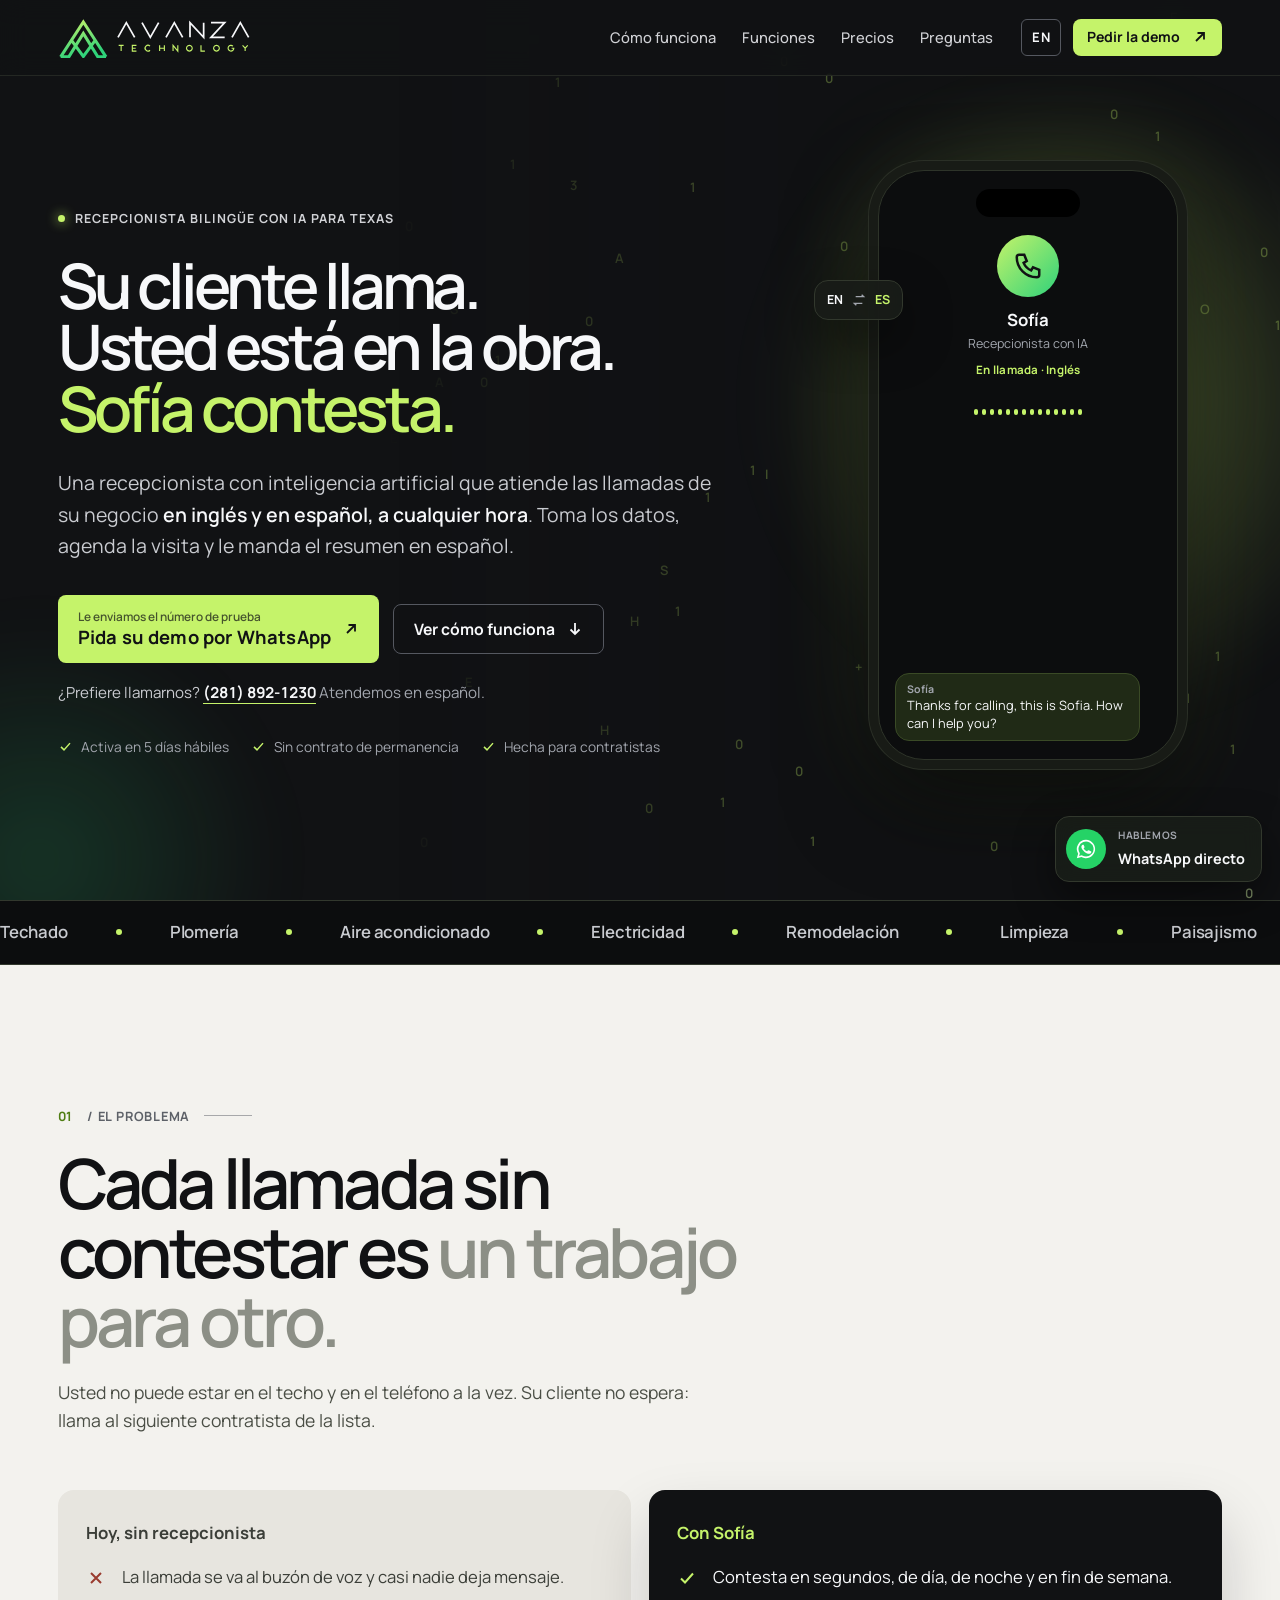
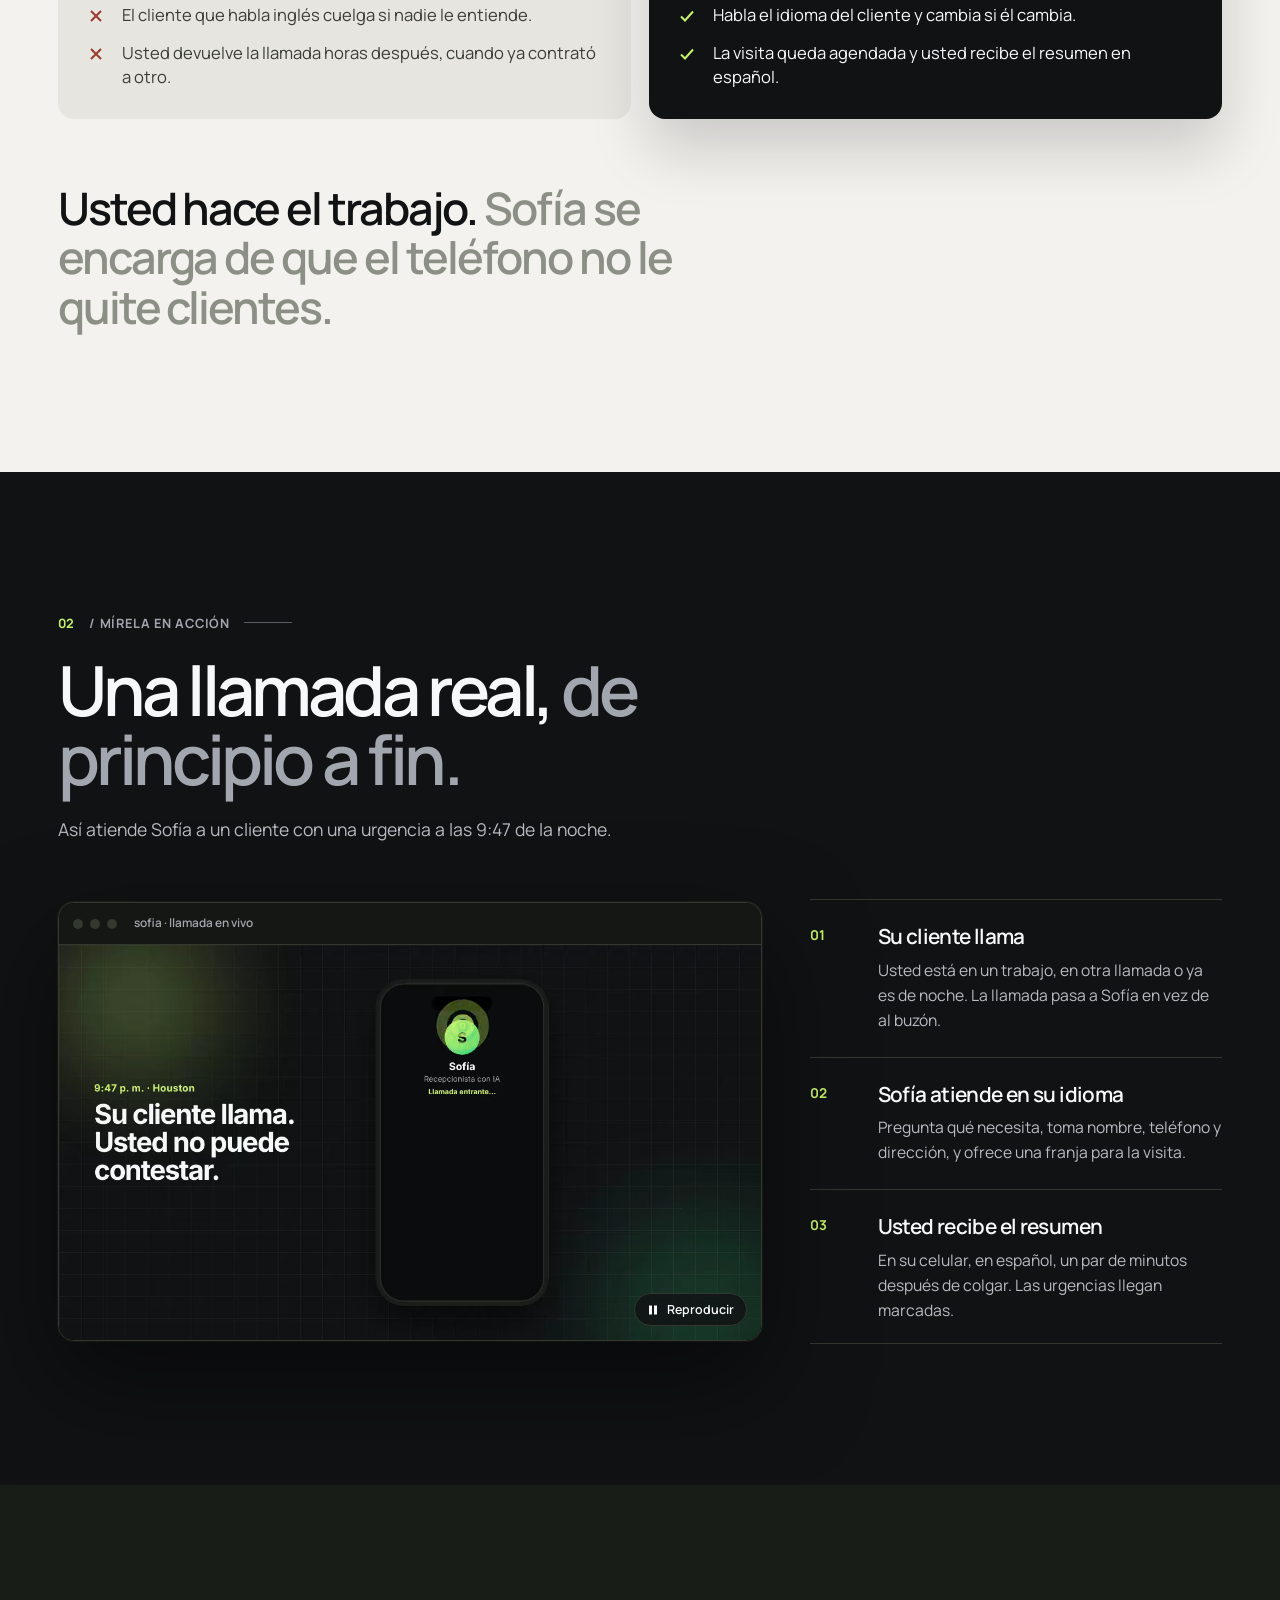
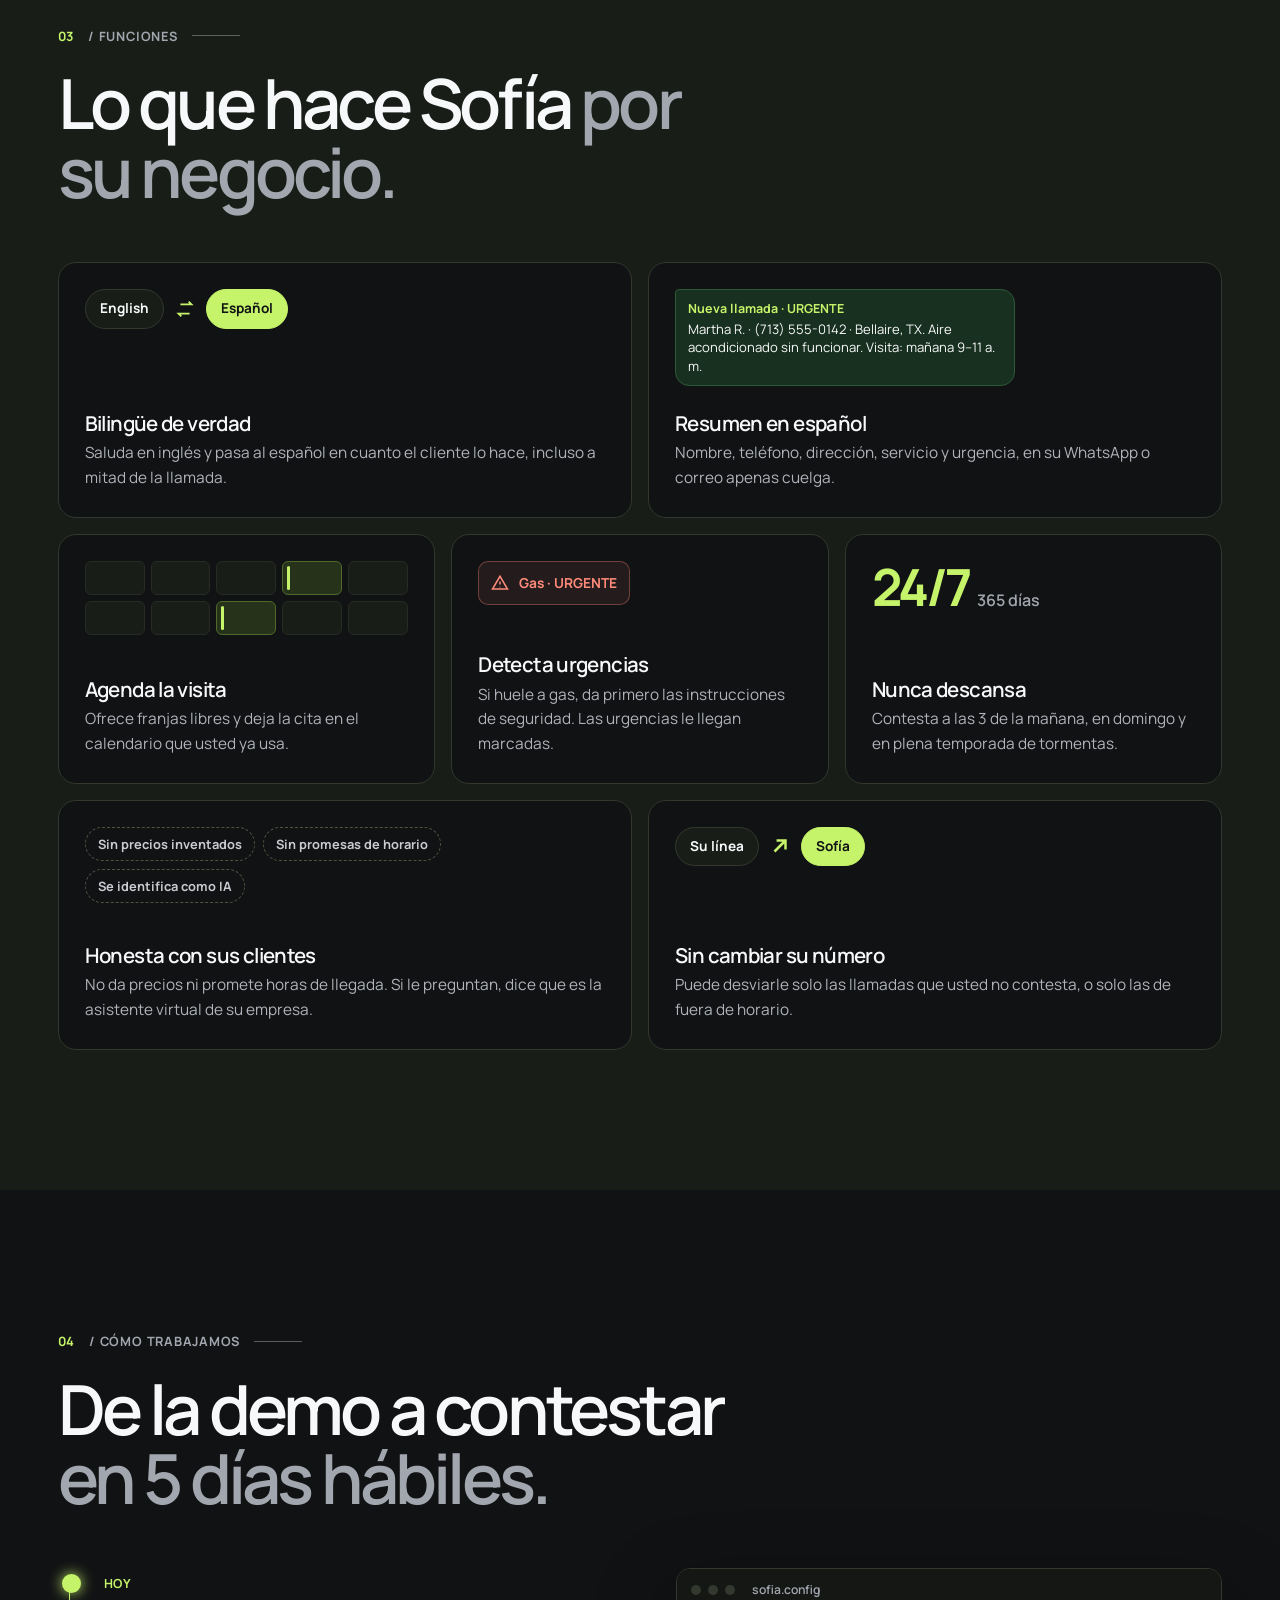
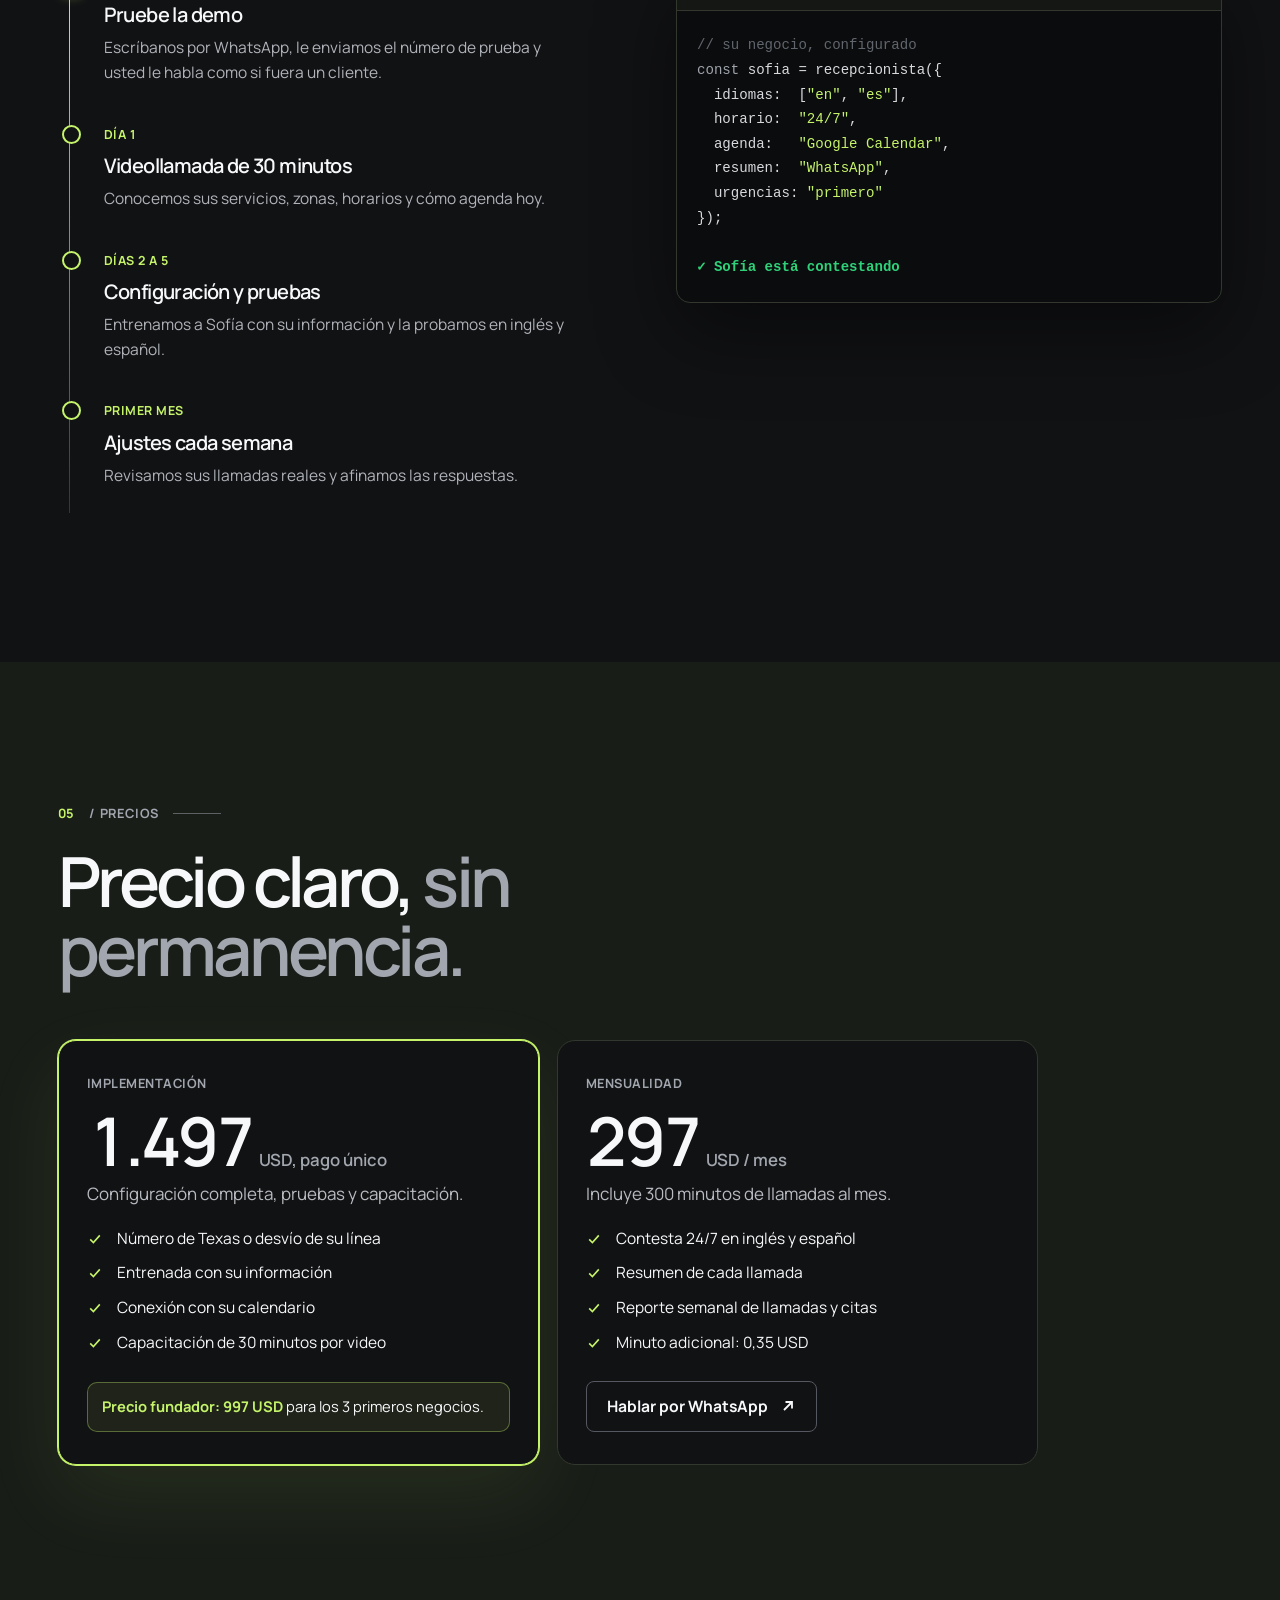
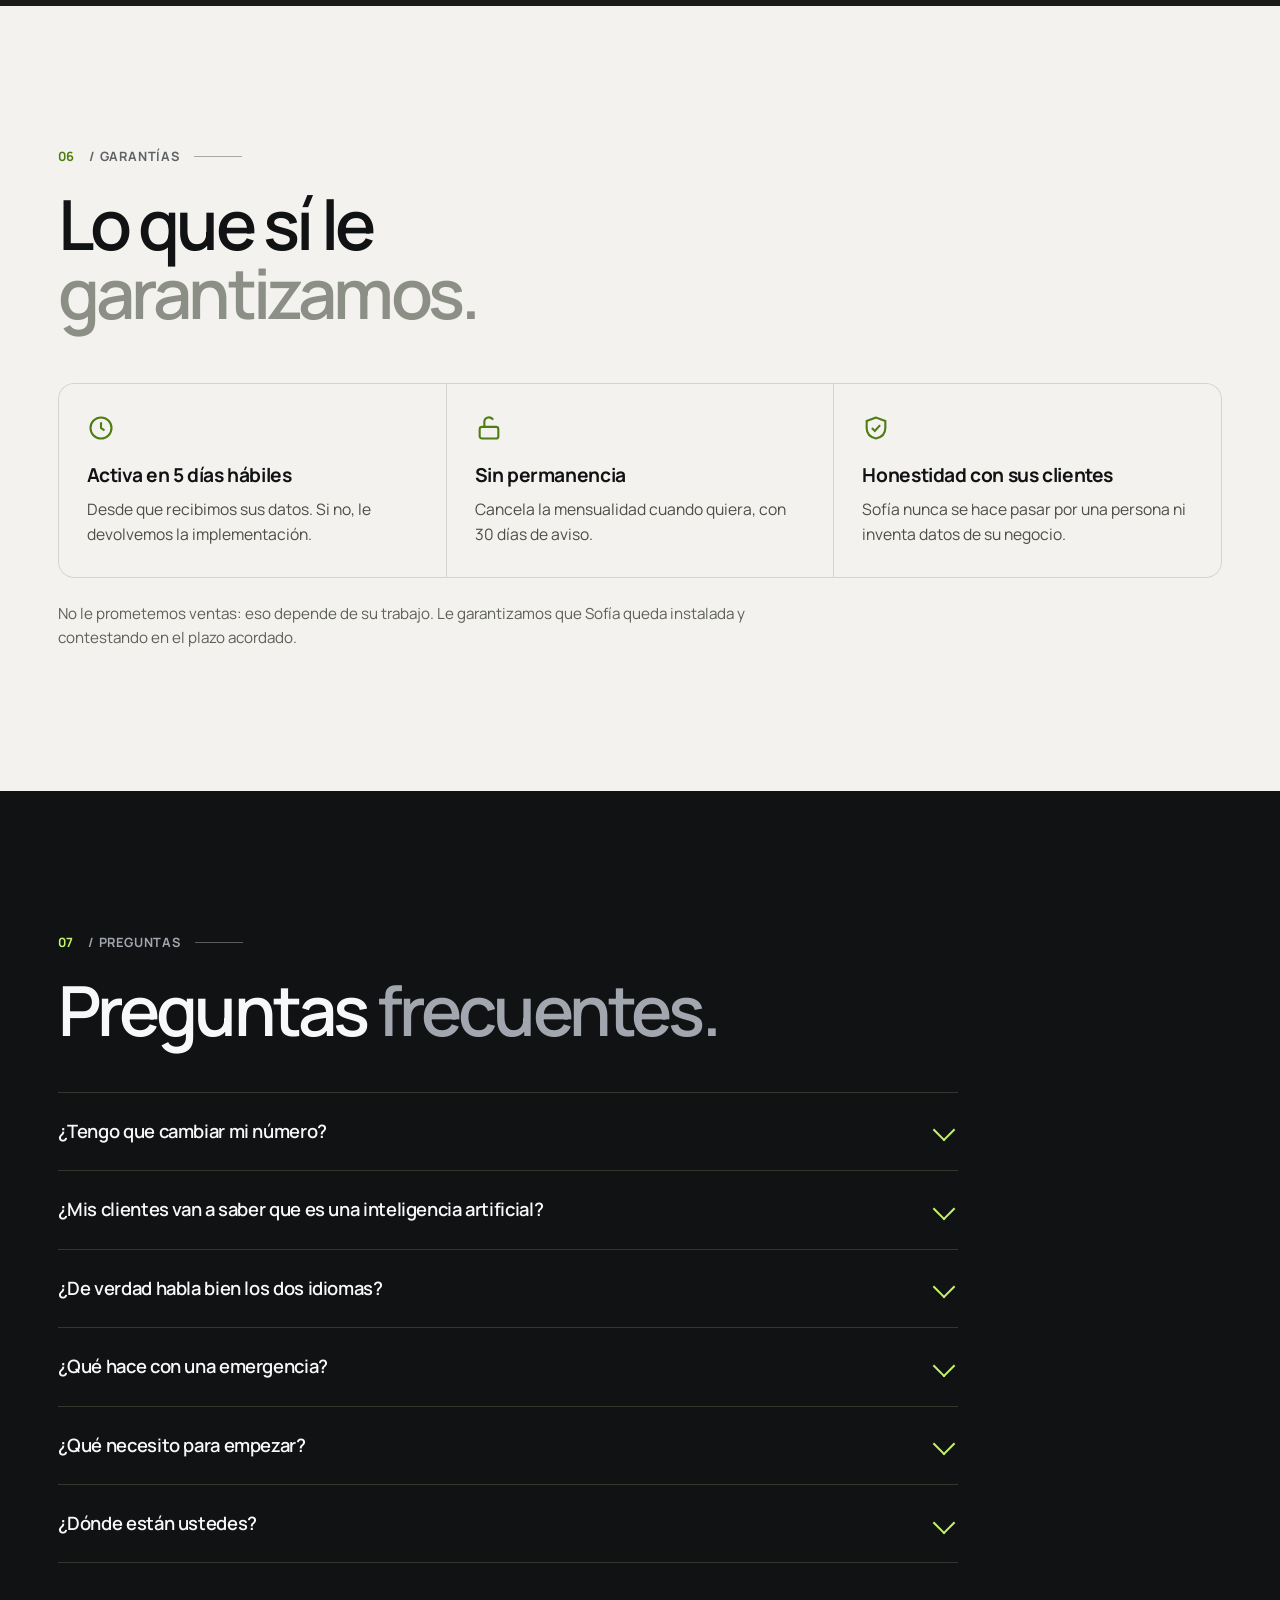
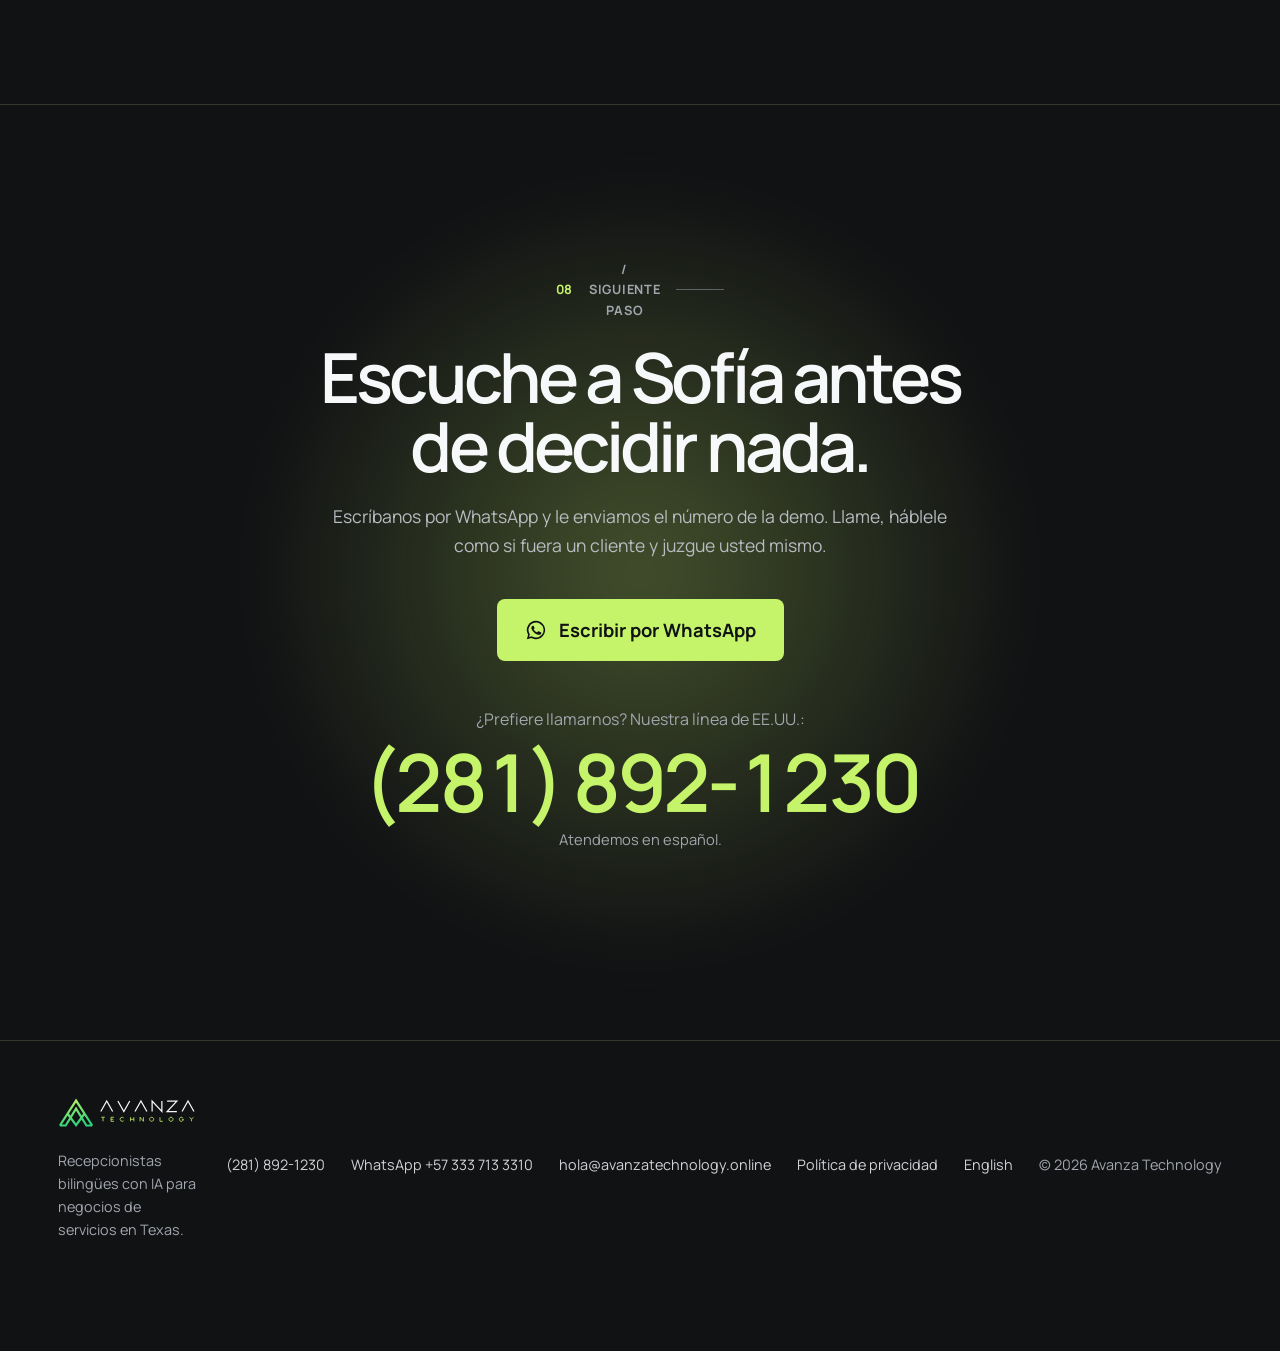
==== commit 1f4489aa: "web3" ====
--- a/index.html
+++ b/index.html
@@ -32,7 +32,7 @@
     <nav class="nav" aria-label="Principal"><a href="#como">Cómo funciona</a><a href="#funciones">Funciones</a><a href="#precios">Precios</a><a href="#preguntas">Preguntas</a></nav>
     <div class="head-actions">
       <a class="lang" href="en/" hreflang="en" lang="en" aria-label="English">EN</a>
-      <a class="btn btn-lime btn-sm" href="tel:+17135550100">Probar la demo<svg viewBox="0 0 16 16" fill="none" stroke="currentColor" stroke-width="1.8" aria-hidden="true"><path d="M4 12 12 4M5.5 4H12v6.5"/></svg></a>
+      <a class="btn btn-lime btn-sm" href="https://wa.me/573337133310?text=Hola%2C%20quiero%20saber%20m%C3%A1s%20de%20la%20recepcionista%20Sof%C3%ADa">Pedir la demo<svg viewBox="0 0 16 16" fill="none" stroke="currentColor" stroke-width="1.8" aria-hidden="true"><path d="M4 12 12 4M5.5 4H12v6.5"/></svg></a>
     </div>
   </div>
 </header>
@@ -46,9 +46,10 @@
       <h1 id="hero-title"><span>Su cliente llama.</span><span>Usted está en la obra.</span><span class=hl>Sofía contesta.</span></h1>
       <p class="lede">Una recepcionista con inteligencia artificial que atiende las llamadas de su negocio <strong>en inglés y en español, a cualquier hora</strong>. Toma los datos, agenda la visita y le manda el resumen en español.</p>
       <div class="ctas">
-        <a class="btn btn-lime call-btn" href="tel:+17135550100"><span><small>Llame y háblele en inglés</small><b>(713) 555-0100</b></span><svg viewBox="0 0 16 16" fill="none" stroke="currentColor" stroke-width="1.8" aria-hidden="true"><path d="M4 12 12 4M5.5 4H12v6.5"/></svg></a>
+        <a class="btn btn-lime call-btn" href="https://wa.me/573337133310?text=Hola%2C%20quiero%20saber%20m%C3%A1s%20de%20la%20recepcionista%20Sof%C3%ADa"><span><small>Le enviamos el número de prueba</small><b>Pida su demo por WhatsApp</b></span><svg viewBox="0 0 16 16" fill="none" stroke="currentColor" stroke-width="1.8" aria-hidden="true"><path d="M4 12 12 4M5.5 4H12v6.5"/></svg></a>
         <a class="btn btn-line" href="#como">Ver cómo funciona<svg viewBox="0 0 16 16" fill="none" stroke="currentColor" stroke-width="1.8" aria-hidden="true"><path d="M8 2v11M3.5 8.5 8 13l4.5-4.5"/></svg></a>
       </div>
+      <p class="call-alt">¿Prefiere llamarnos? <a href="tel:+12818921230">(281) 892-1230</a> <span>Atendemos en español.</span></p>
       <ul class="micro"><li><svg viewBox="0 0 20 20" fill="none" stroke="currentColor" stroke-width="2" aria-hidden="true"><path d="m4 10.5 4 4 8-9"/></svg>Activa en 5 días hábiles</li><li><svg viewBox="0 0 20 20" fill="none" stroke="currentColor" stroke-width="2" aria-hidden="true"><path d="m4 10.5 4 4 8-9"/></svg>Sin contrato de permanencia</li><li><svg viewBox="0 0 20 20" fill="none" stroke="currentColor" stroke-width="2" aria-hidden="true"><path d="m4 10.5 4 4 8-9"/></svg>Hecha para contratistas</li></ul>
     </div>
     <div class="stage" aria-label="Demostración: llamada atendida por Sofía" role="img">
@@ -116,7 +117,7 @@
     <p class="sec-num"><b>04</b> / Cómo trabajamos</p>
     <h2 class="h2" id="s4">De la demo a contestar <span class="soft">en 5 días hábiles.</span></h2>
     <div class="process">
-      <ol class="timeline"><li><span class="when">Hoy</span><h3>Pruebe la demo</h3><p>Llame al número de demostración y háblele como si fuera un cliente.</p></li><li><span class="when">Día 1</span><h3>Videollamada de 30 minutos</h3><p>Conocemos sus servicios, zonas, horarios y cómo agenda hoy.</p></li><li><span class="when">Días 2 a 5</span><h3>Configuración y pruebas</h3><p>Entrenamos a Sofía con su información y la probamos en inglés y español.</p></li><li><span class="when">Primer mes</span><h3>Ajustes cada semana</h3><p>Revisamos sus llamadas reales y afinamos las respuestas.</p></li></ol>
+      <ol class="timeline"><li><span class="when">Hoy</span><h3>Pruebe la demo</h3><p>Escríbanos por WhatsApp, le enviamos el número de prueba y usted le habla como si fuera un cliente.</p></li><li><span class="when">Día 1</span><h3>Videollamada de 30 minutos</h3><p>Conocemos sus servicios, zonas, horarios y cómo agenda hoy.</p></li><li><span class="when">Días 2 a 5</span><h3>Configuración y pruebas</h3><p>Entrenamos a Sofía con su información y la probamos en inglés y español.</p></li><li><span class="when">Primer mes</span><h3>Ajustes cada semana</h3><p>Revisamos sus llamadas reales y afinamos las respuestas.</p></li></ol>
       <div class="terminal" aria-hidden="true">
         <div class="chrome"><i></i><i></i><i></i><span>sofia.config</span></div>
 <pre><span class="c">// su negocio, configurado</span>
@@ -142,7 +143,7 @@
       <div class="price main"><span class="label">Implementación</span><p class="amount">1.497<small>USD, pago único</small></p><p>Configuración completa, pruebas y capacitación.</p>
         <ul><li><svg viewBox="0 0 20 20" fill="none" stroke="currentColor" stroke-width="2" aria-hidden="true"><path d="m4 10.5 4 4 8-9"/></svg><span>Número de Texas o desvío de su línea</span></li><li><svg viewBox="0 0 20 20" fill="none" stroke="currentColor" stroke-width="2" aria-hidden="true"><path d="m4 10.5 4 4 8-9"/></svg><span>Entrenada con su información</span></li><li><svg viewBox="0 0 20 20" fill="none" stroke="currentColor" stroke-width="2" aria-hidden="true"><path d="m4 10.5 4 4 8-9"/></svg><span>Conexión con su calendario</span></li><li><svg viewBox="0 0 20 20" fill="none" stroke="currentColor" stroke-width="2" aria-hidden="true"><path d="m4 10.5 4 4 8-9"/></svg><span>Capacitación de 30 minutos por video</span></li></ul><div class="founder"><b>Precio fundador: 997 USD</b> para los 3 primeros negocios.</div></div>
       <div class="price"><span class="label">Mensualidad</span><p class="amount">297<small>USD / mes</small></p><p>Incluye 300 minutos de llamadas al mes.</p>
-        <ul><li><svg viewBox="0 0 20 20" fill="none" stroke="currentColor" stroke-width="2" aria-hidden="true"><path d="m4 10.5 4 4 8-9"/></svg><span>Contesta 24/7 en inglés y español</span></li><li><svg viewBox="0 0 20 20" fill="none" stroke="currentColor" stroke-width="2" aria-hidden="true"><path d="m4 10.5 4 4 8-9"/></svg><span>Resumen de cada llamada</span></li><li><svg viewBox="0 0 20 20" fill="none" stroke="currentColor" stroke-width="2" aria-hidden="true"><path d="m4 10.5 4 4 8-9"/></svg><span>Reporte semanal de llamadas y citas</span></li><li><svg viewBox="0 0 20 20" fill="none" stroke="currentColor" stroke-width="2" aria-hidden="true"><path d="m4 10.5 4 4 8-9"/></svg><span>Minuto adicional: 0,35 USD</span></li></ul><a class="btn btn-line" href="https://wa.me/573000000000?text=Hola%2C%20quiero%20saber%20m%C3%A1s%20de%20la%20recepcionista%20Sof%C3%ADa" style="margin-top:auto;align-self:flex-start">Hablar por WhatsApp<svg viewBox="0 0 16 16" fill="none" stroke="currentColor" stroke-width="1.8" aria-hidden="true"><path d="M4 12 12 4M5.5 4H12v6.5"/></svg></a></div>
+        <ul><li><svg viewBox="0 0 20 20" fill="none" stroke="currentColor" stroke-width="2" aria-hidden="true"><path d="m4 10.5 4 4 8-9"/></svg><span>Contesta 24/7 en inglés y español</span></li><li><svg viewBox="0 0 20 20" fill="none" stroke="currentColor" stroke-width="2" aria-hidden="true"><path d="m4 10.5 4 4 8-9"/></svg><span>Resumen de cada llamada</span></li><li><svg viewBox="0 0 20 20" fill="none" stroke="currentColor" stroke-width="2" aria-hidden="true"><path d="m4 10.5 4 4 8-9"/></svg><span>Reporte semanal de llamadas y citas</span></li><li><svg viewBox="0 0 20 20" fill="none" stroke="currentColor" stroke-width="2" aria-hidden="true"><path d="m4 10.5 4 4 8-9"/></svg><span>Minuto adicional: 0,35 USD</span></li></ul><a class="btn btn-line" href="https://wa.me/573337133310?text=Hola%2C%20quiero%20saber%20m%C3%A1s%20de%20la%20recepcionista%20Sof%C3%ADa" style="margin-top:auto;align-self:flex-start">Hablar por WhatsApp<svg viewBox="0 0 16 16" fill="none" stroke="currentColor" stroke-width="1.8" aria-hidden="true"><path d="M4 12 12 4M5.5 4H12v6.5"/></svg></a></div>
     </div>
   </div>
 </section>
@@ -160,7 +161,7 @@
   <div class="wrap">
     <p class="sec-num"><b>07</b> / Preguntas</p>
     <h2 class="h2" id="s7">Preguntas <span class="soft">frecuentes.</span></h2>
-    <div class="faq"><details><summary>¿Tengo que cambiar mi número?</summary><p>No. Puede desviar a Sofía solo las llamadas que usted no contesta, o solo las de fuera de horario. Si quiere un número nuevo para anuncios, también se lo damos.</p></details><details><summary>¿Mis clientes van a saber que es una inteligencia artificial?</summary><p>Sofía no se hace pasar por una persona. Si alguien le pregunta, responde que es la asistente virtual de su empresa y que un miembro del equipo le dará seguimiento.</p></details><details><summary>¿De verdad habla bien los dos idiomas?</summary><p>Cambia de idioma en cuanto el cliente lo hace, incluso a mitad de la llamada. La mejor forma de comprobarlo es llamar a la demo y probar los dos.</p></details><details><summary>¿Qué hace con una emergencia?</summary><p>Da primero las instrucciones de seguridad, por ejemplo salir de la casa y llamar al 911 si huele a gas. Después toma los datos y le manda la llamada marcada como urgente.</p></details><details><summary>¿Qué necesito para empezar?</summary><p>Una videollamada de 30 minutos para conocer sus servicios, zonas, horarios y cómo agenda. Del resto nos encargamos nosotros.</p></details><details><summary>¿Dónde están ustedes?</summary><p>Somos un equipo remoto que trabaja con negocios de Texas. Todo se hace por teléfono, WhatsApp y videollamada, en español.</p></details></div>
+    <div class="faq"><details><summary>¿Tengo que cambiar mi número?</summary><p>No. Puede desviar a Sofía solo las llamadas que usted no contesta, o solo las de fuera de horario. Si quiere un número nuevo para anuncios, también se lo damos.</p></details><details><summary>¿Mis clientes van a saber que es una inteligencia artificial?</summary><p>Sofía no se hace pasar por una persona. Si alguien le pregunta, responde que es la asistente virtual de su empresa y que un miembro del equipo le dará seguimiento.</p></details><details><summary>¿De verdad habla bien los dos idiomas?</summary><p>Cambia de idioma en cuanto el cliente lo hace, incluso a mitad de la llamada. La mejor forma de comprobarlo es pedirnos la demo y probar los dos.</p></details><details><summary>¿Qué hace con una emergencia?</summary><p>Da primero las instrucciones de seguridad, por ejemplo salir de la casa y llamar al 911 si huele a gas. Después toma los datos y le manda la llamada marcada como urgente.</p></details><details><summary>¿Qué necesito para empezar?</summary><p>Una videollamada de 30 minutos para conocer sus servicios, zonas, horarios y cómo agenda. Del resto nos encargamos nosotros.</p></details><details><summary>¿Dónde están ustedes?</summary><p>Somos un equipo remoto que trabaja con negocios de Texas. Todo se hace por teléfono, WhatsApp y videollamada, en español.</p></details></div>
   </div>
 </section>
 
@@ -169,10 +170,8 @@
   <div class="wrap">
     <p class="sec-num"><b>08</b> / Siguiente paso</p>
     <h2 class="h2" id="s8">Escuche a Sofía antes de decidir nada.</h2>
-    <p class="sub">Llame, háblele como si fuera un cliente y juzgue usted mismo. Son 2 minutos.</p>
-    <a class="big-number" href="tel:+17135550100">(713) 555-0100</a>
-    <p class="note">Línea de demostración en Houston. Contesta una empresa de ejemplo.</p>
-    <a class="btn btn-line" href="https://wa.me/573000000000?text=Hola%2C%20quiero%20saber%20m%C3%A1s%20de%20la%20recepcionista%20Sof%C3%ADa"><svg viewBox="0 0 24 24" fill="currentColor" aria-hidden="true"><path d="M12 2a10 10 0 0 0-8.6 15.1L2 22l5-1.3A10 10 0 1 0 12 2m0 18.2a8.2 8.2 0 0 1-4.2-1.2l-.3-.2-3 .8.8-2.9-.2-.3A8.2 8.2 0 1 1 12 20.2m4.5-6.1c-.2-.1-1.5-.7-1.7-.8s-.4-.1-.6.1-.7.8-.8 1-.3.2-.5.1a6.7 6.7 0 0 1-3.3-2.9c-.3-.4.3-.4.8-1.4a.5.5 0 0 0 0-.5l-.8-1.9c-.2-.5-.4-.4-.6-.4h-.5a1 1 0 0 0-.7.3 3 3 0 0 0-.9 2.2 5.2 5.2 0 0 0 1.1 2.7 11.9 11.9 0 0 0 4.6 4c1.7.7 2.3.8 3.2.6a2.7 2.7 0 0 0 1.8-1.2 2.2 2.2 0 0 0 .2-1.3c-.1-.1-.2-.2-.4-.3"/></svg>Escribir por WhatsApp</a>
+    <p class="sub">Escríbanos por WhatsApp y le enviamos el número de la demo. Llame, háblele como si fuera un cliente y juzgue usted mismo.</p>
+    <a class="btn btn-lime btn-xl" href="https://wa.me/573337133310?text=Hola%2C%20quiero%20saber%20m%C3%A1s%20de%20la%20recepcionista%20Sof%C3%ADa"><svg viewBox="0 0 24 24" fill="currentColor" aria-hidden="true"><path d="M12 2a10 10 0 0 0-8.6 15.1L2 22l5-1.3A10 10 0 1 0 12 2m0 18.2a8.2 8.2 0 0 1-4.2-1.2l-.3-.2-3 .8.8-2.9-.2-.3A8.2 8.2 0 1 1 12 20.2m4.5-6.1c-.2-.1-1.5-.7-1.7-.8s-.4-.1-.6.1-.7.8-.8 1-.3.2-.5.1a6.7 6.7 0 0 1-3.3-2.9c-.3-.4.3-.4.8-1.4a.5.5 0 0 0 0-.5l-.8-1.9c-.2-.5-.4-.4-.6-.4h-.5a1 1 0 0 0-.7.3 3 3 0 0 0-.9 2.2 5.2 5.2 0 0 0 1.1 2.7 11.9 11.9 0 0 0 4.6 4c1.7.7 2.3.8 3.2.6a2.7 2.7 0 0 0 1.8-1.2 2.2 2.2 0 0 0 .2-1.3c-.1-.1-.2-.2-.4-.3"/></svg>Escribir por WhatsApp</a><p class="final-call">¿Prefiere llamarnos? Nuestra línea de EE.UU.:<a class="big-number" href="tel:+12818921230">(281) 892-1230</a></p><p class="note">Atendemos en español.</p>
   </div>
 </section>
 </main>
@@ -180,6 +179,8 @@
   <div class="wrap">
     <div><a class="brand" href="./" aria-label="Avanza Technology"><svg xmlns="http://www.w3.org/2000/svg" viewBox="0 0 292 60" role="img" aria-label="Avanza Technology"><defs><linearGradient id="g-dark-horizontal" x1="0" y1="0" x2="0.35" y2="1"><stop offset="0" stop-color="#C5F36A"/><stop offset="1" stop-color="#2FD27A"/></linearGradient></defs><path d="M4.00,58.36 L38.00,6.00 L72.00,58.36 M4.00,58.36 L16.24,58.36 L38.00,23.00 L59.76,58.36 L72.00,58.36 M19.98,33.20 L38.00,57.68 L56.02,33.20" fill="none" stroke="url(#g-dark-horizontal)" stroke-width="4.60" stroke-linejoin="miter" stroke-miterlimit="10" stroke-linecap="butt"/><g fill="none" stroke="#F7F8FA" stroke-width="2.6" stroke-linejoin="miter" stroke-linecap="butt"><path transform="translate(90.00,7.00)" d="M0,22 L12.5,0 L25,22"/><path transform="translate(126.00,7.00)" d="M0,0 L12.5,22 L25,0"/><path transform="translate(162.00,7.00)" d="M0,22 L12.5,0 L25,22"/><path transform="translate(198.00,7.00)" d="M0,22 L0,0 L20.5,22 L20.5,0"/><path transform="translate(229.50,7.00)" d="M0,0 L20.5,0 L0,22 L20.5,22"/><path transform="translate(261.00,7.00)" d="M0,22 L12.5,0 L25,22"/></g><g fill="none" stroke="#C5F36A" stroke-width="1.7" stroke-linejoin="miter" stroke-linecap="butt"><path transform="translate(91.00,41.00)" d="M0,0 H7.4399999999999995 M3.7199999999999998,0 V8.6"/><path transform="translate(111.48,41.00)" d="M6.2,0 H0 V8.6 H6.2 M0,4.3 H5.084"/><path transform="translate(130.72,41.00)" d="M7.31,1.2469999999999999 A4.3,4.3 0 1 0 7.31,7.353"/><path transform="translate(152.44,41.00)" d="M0,0 V8.6 M7.13,0 V8.6 M0,4.3 H7.13"/><path transform="translate(172.60,41.00)" d="M0,8.6 L0,0 L7.13,8.6 L7.13,0"/><path transform="translate(192.77,41.00)" d="M4.3,0 A4.3,4.3 0 1 1 4.29,0 Z"/><path transform="translate(214.49,41.00)" d="M0,0 V8.6 H5.89"/><path transform="translate(233.42,41.00)" d="M4.3,0 A4.3,4.3 0 1 1 4.29,0 Z"/><path transform="translate(255.14,41.00)" d="M7.31,1.2469999999999999 A4.3,4.3 0 1 0 8.6,4.31 H5.3"/><path transform="translate(276.86,41.00)" d="M0,0 L3.875,4.3 L7.75,0 M3.875,4.3 V8.6"/></g></svg></a><p style="margin:14px 0 0;max-width:30em">Recepcionistas bilingües con IA para negocios de servicios en Texas.</p></div>
     <nav aria-label="Footer">
+      <a href="tel:+12818921230">(281) 892-1230</a>
+      <a href="https://wa.me/573337133310?text=Hola%2C%20quiero%20saber%20m%C3%A1s%20de%20la%20recepcionista%20Sof%C3%ADa">WhatsApp +57 333 713 3310</a>
       <a href="mailto:hola@avanzatechnology.online">hola@avanzatechnology.online</a>
       <a href="privacidad.html">Política de privacidad</a>
       <a href="en/" hreflang="en" lang="en">English</a>
@@ -187,7 +188,7 @@
     </nav>
   </div>
 </footer>
-<a class="wa-float" href="https://wa.me/573000000000?text=Hola%2C%20quiero%20saber%20m%C3%A1s%20de%20la%20recepcionista%20Sof%C3%ADa" aria-label="WhatsApp"><span class="ico"><svg viewBox="0 0 24 24" fill="currentColor" aria-hidden="true"><path d="M12 2a10 10 0 0 0-8.6 15.1L2 22l5-1.3A10 10 0 1 0 12 2m0 18.2a8.2 8.2 0 0 1-4.2-1.2l-.3-.2-3 .8.8-2.9-.2-.3A8.2 8.2 0 1 1 12 20.2m4.5-6.1c-.2-.1-1.5-.7-1.7-.8s-.4-.1-.6.1-.7.8-.8 1-.3.2-.5.1a6.7 6.7 0 0 1-3.3-2.9c-.3-.4.3-.4.8-1.4a.5.5 0 0 0 0-.5l-.8-1.9c-.2-.5-.4-.4-.6-.4h-.5a1 1 0 0 0-.7.3 3 3 0 0 0-.9 2.2 5.2 5.2 0 0 0 1.1 2.7 11.9 11.9 0 0 0 4.6 4c1.7.7 2.3.8 3.2.6a2.7 2.7 0 0 0 1.8-1.2 2.2 2.2 0 0 0 .2-1.3c-.1-.1-.2-.2-.4-.3"/></svg></span><span class="txt"><small>Hablemos</small><b>WhatsApp directo</b></span></a>
+<a class="wa-float" href="https://wa.me/573337133310?text=Hola%2C%20quiero%20saber%20m%C3%A1s%20de%20la%20recepcionista%20Sof%C3%ADa" aria-label="WhatsApp"><span class="ico"><svg viewBox="0 0 24 24" fill="currentColor" aria-hidden="true"><path d="M12 2a10 10 0 0 0-8.6 15.1L2 22l5-1.3A10 10 0 1 0 12 2m0 18.2a8.2 8.2 0 0 1-4.2-1.2l-.3-.2-3 .8.8-2.9-.2-.3A8.2 8.2 0 1 1 12 20.2m4.5-6.1c-.2-.1-1.5-.7-1.7-.8s-.4-.1-.6.1-.7.8-.8 1-.3.2-.5.1a6.7 6.7 0 0 1-3.3-2.9c-.3-.4.3-.4.8-1.4a.5.5 0 0 0 0-.5l-.8-1.9c-.2-.5-.4-.4-.6-.4h-.5a1 1 0 0 0-.7.3 3 3 0 0 0-.9 2.2 5.2 5.2 0 0 0 1.1 2.7 11.9 11.9 0 0 0 4.6 4c1.7.7 2.3.8 3.2.6a2.7 2.7 0 0 0 1.8-1.2 2.2 2.2 0 0 0 .2-1.3c-.1-.1-.2-.2-.4-.3"/></svg></span><span class="txt"><small>Hablemos</small><b>WhatsApp directo</b></span></a>
 <script src="assets/site.js" defer></script>
 </body>
 </html>
--- a/assets/site.css
+++ b/assets/site.css
@@ -318,3 +318,13 @@
   .wa-float .txt { display: none; }
   .wa-float .ico { width: 44px; height: 44px; }
 }
+
+/* Alternate call line + WhatsApp-first CTA */
+.call-alt { margin: 18px 0 0; font-size: .95rem; color: #c9cbd0; }
+.call-alt a { color: var(--white); font-weight: 700; text-decoration: none; border-bottom: 1px solid var(--lime); white-space: nowrap; font-variant-numeric: tabular-nums; }
+.call-alt a:hover { color: var(--lime); }
+.call-alt span { color: var(--muted); }
+.btn-xl { padding: 20px 28px; font-size: 1.15rem; }
+.btn-xl svg { width: 22px; height: 22px; }
+.final-call { margin: 46px 0 6px; color: var(--muted); font-size: 1rem; display: flex; flex-direction: column; align-items: center; gap: 10px; }
+.final-call .big-number { font-size: clamp(2.2rem, 7vw, 5rem); margin: 0; }
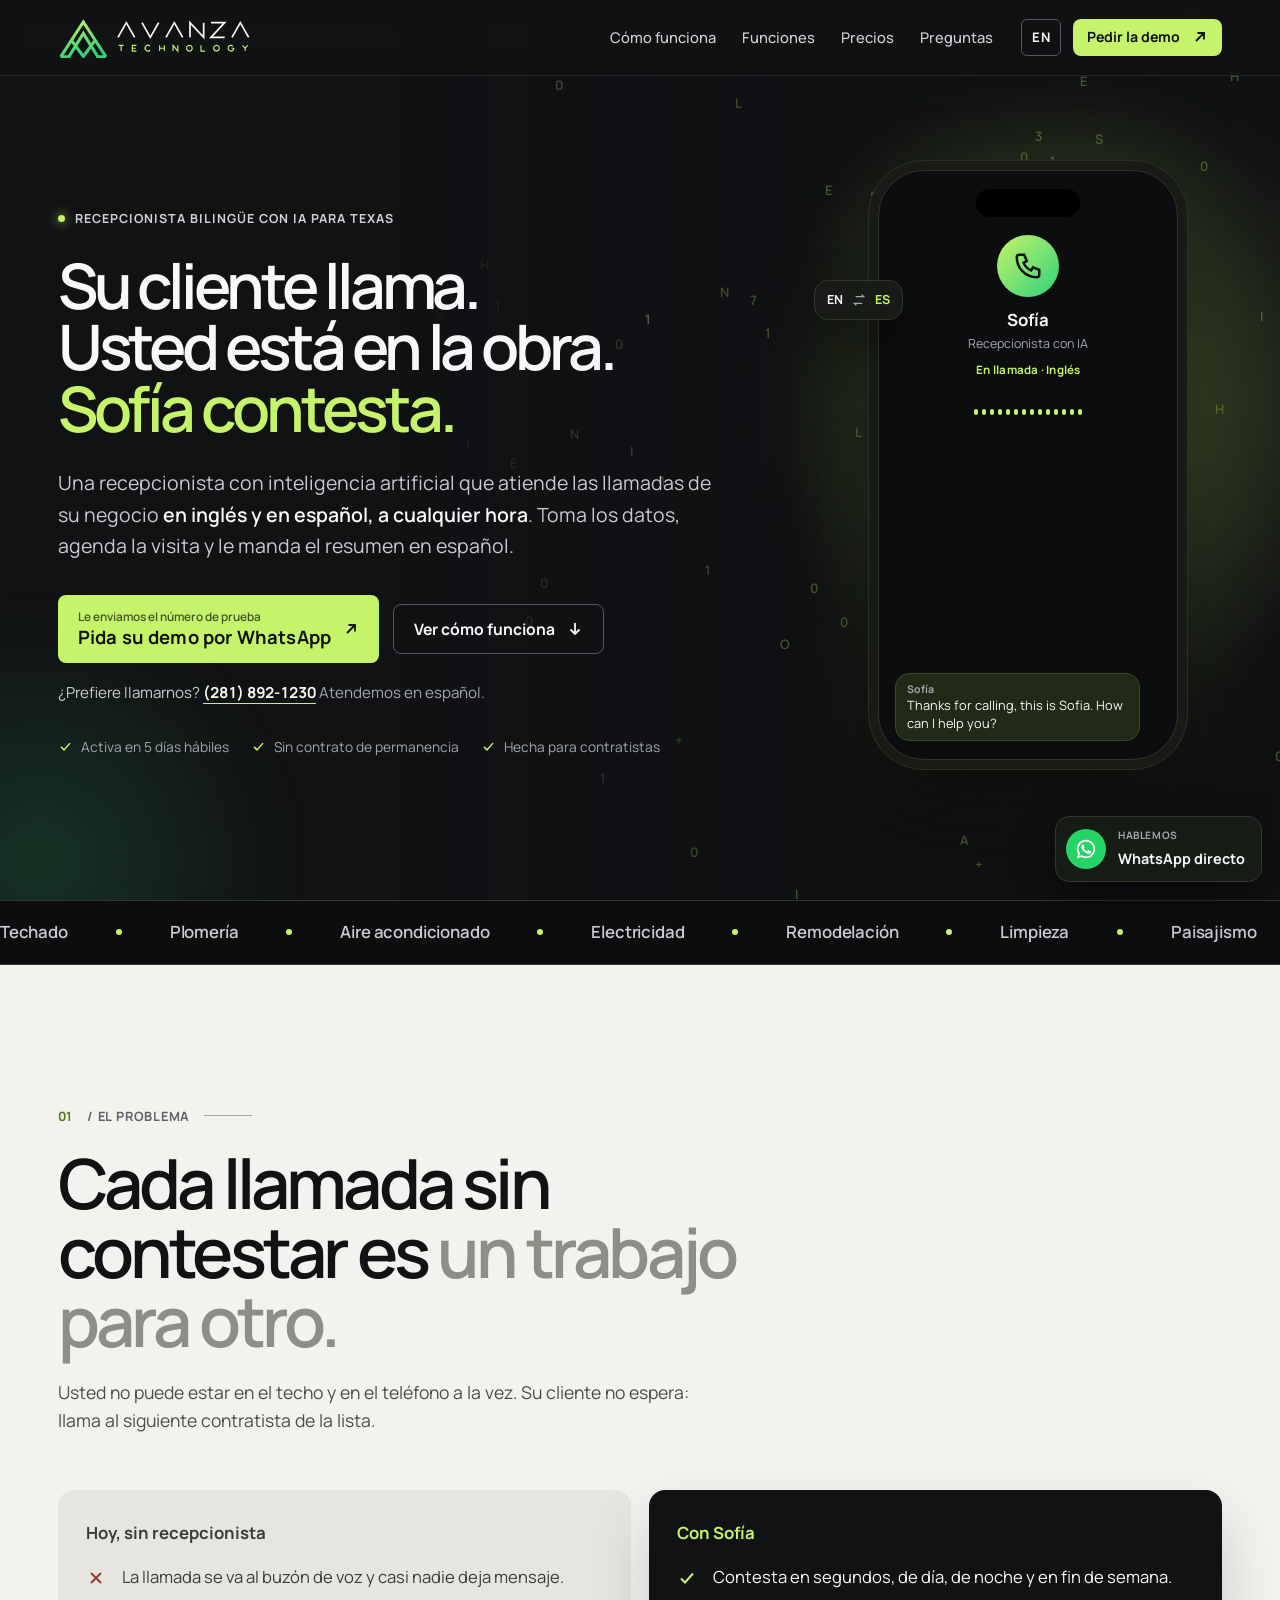
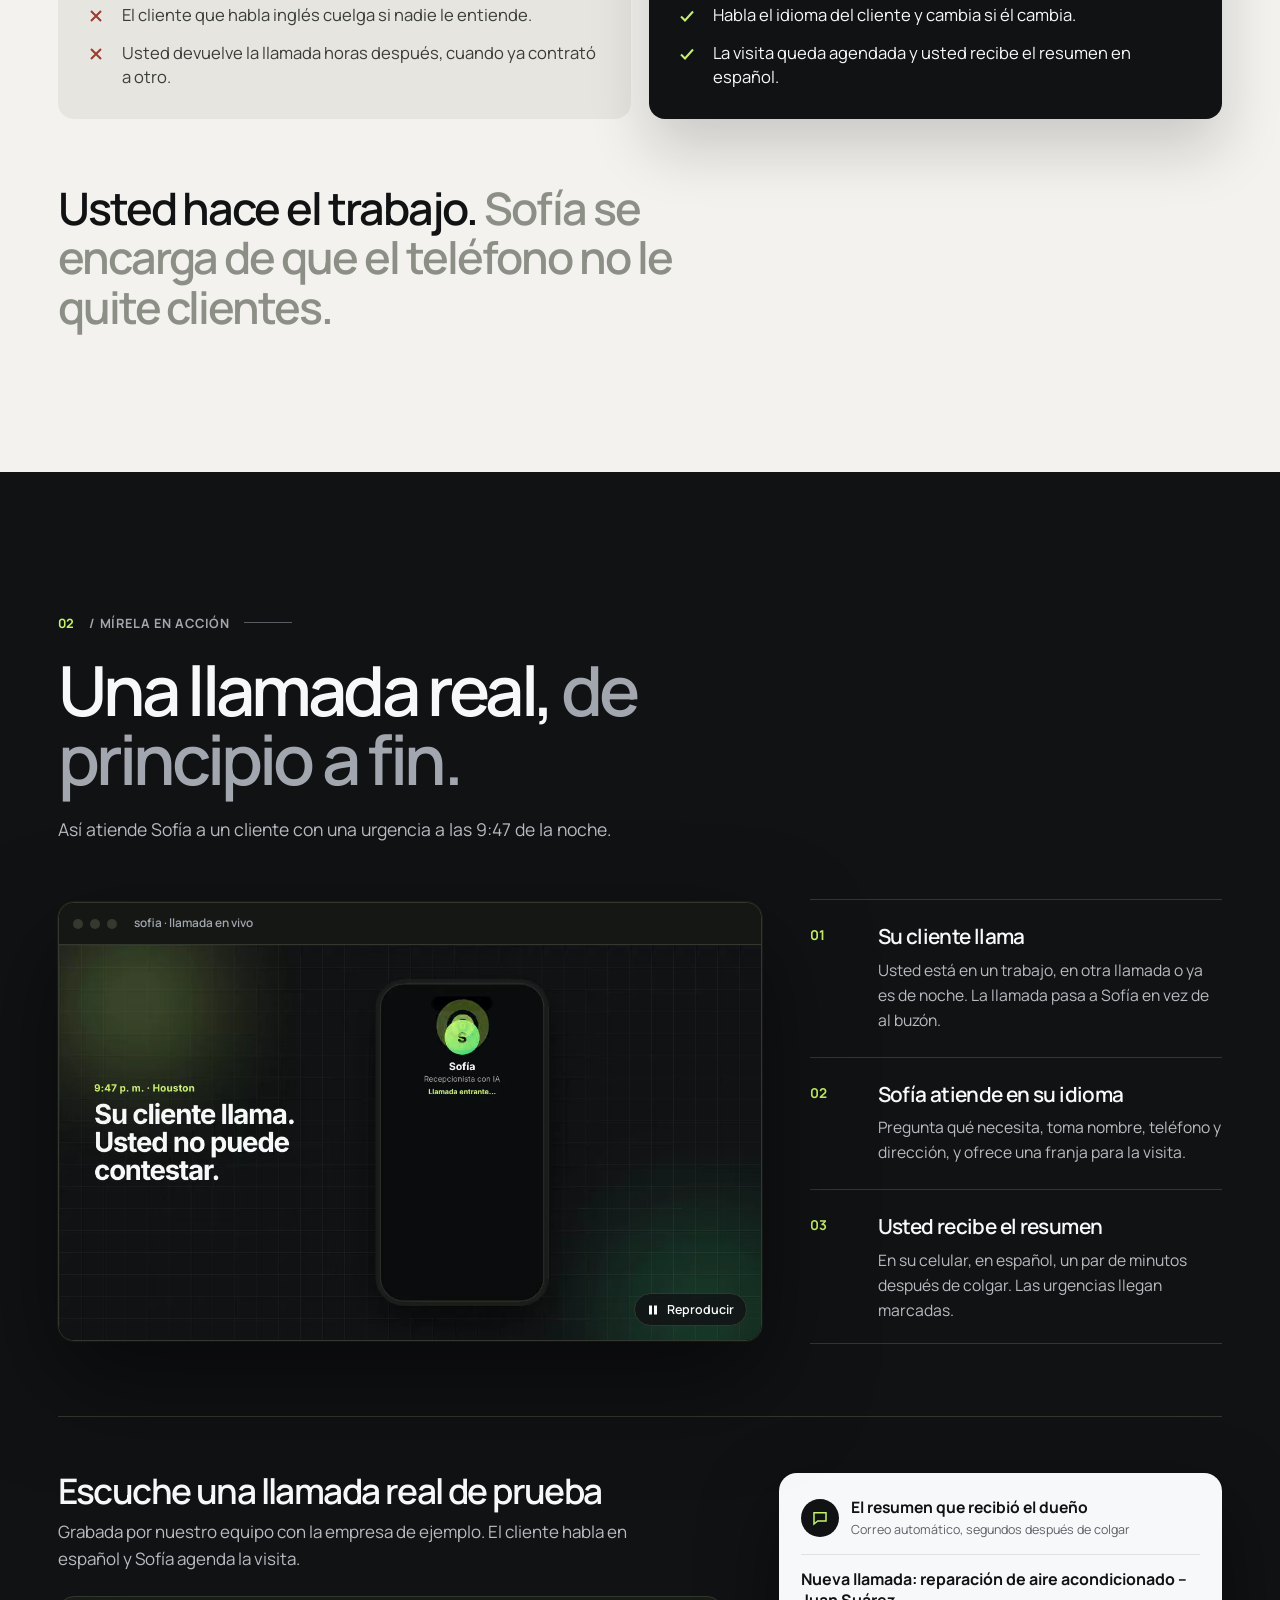
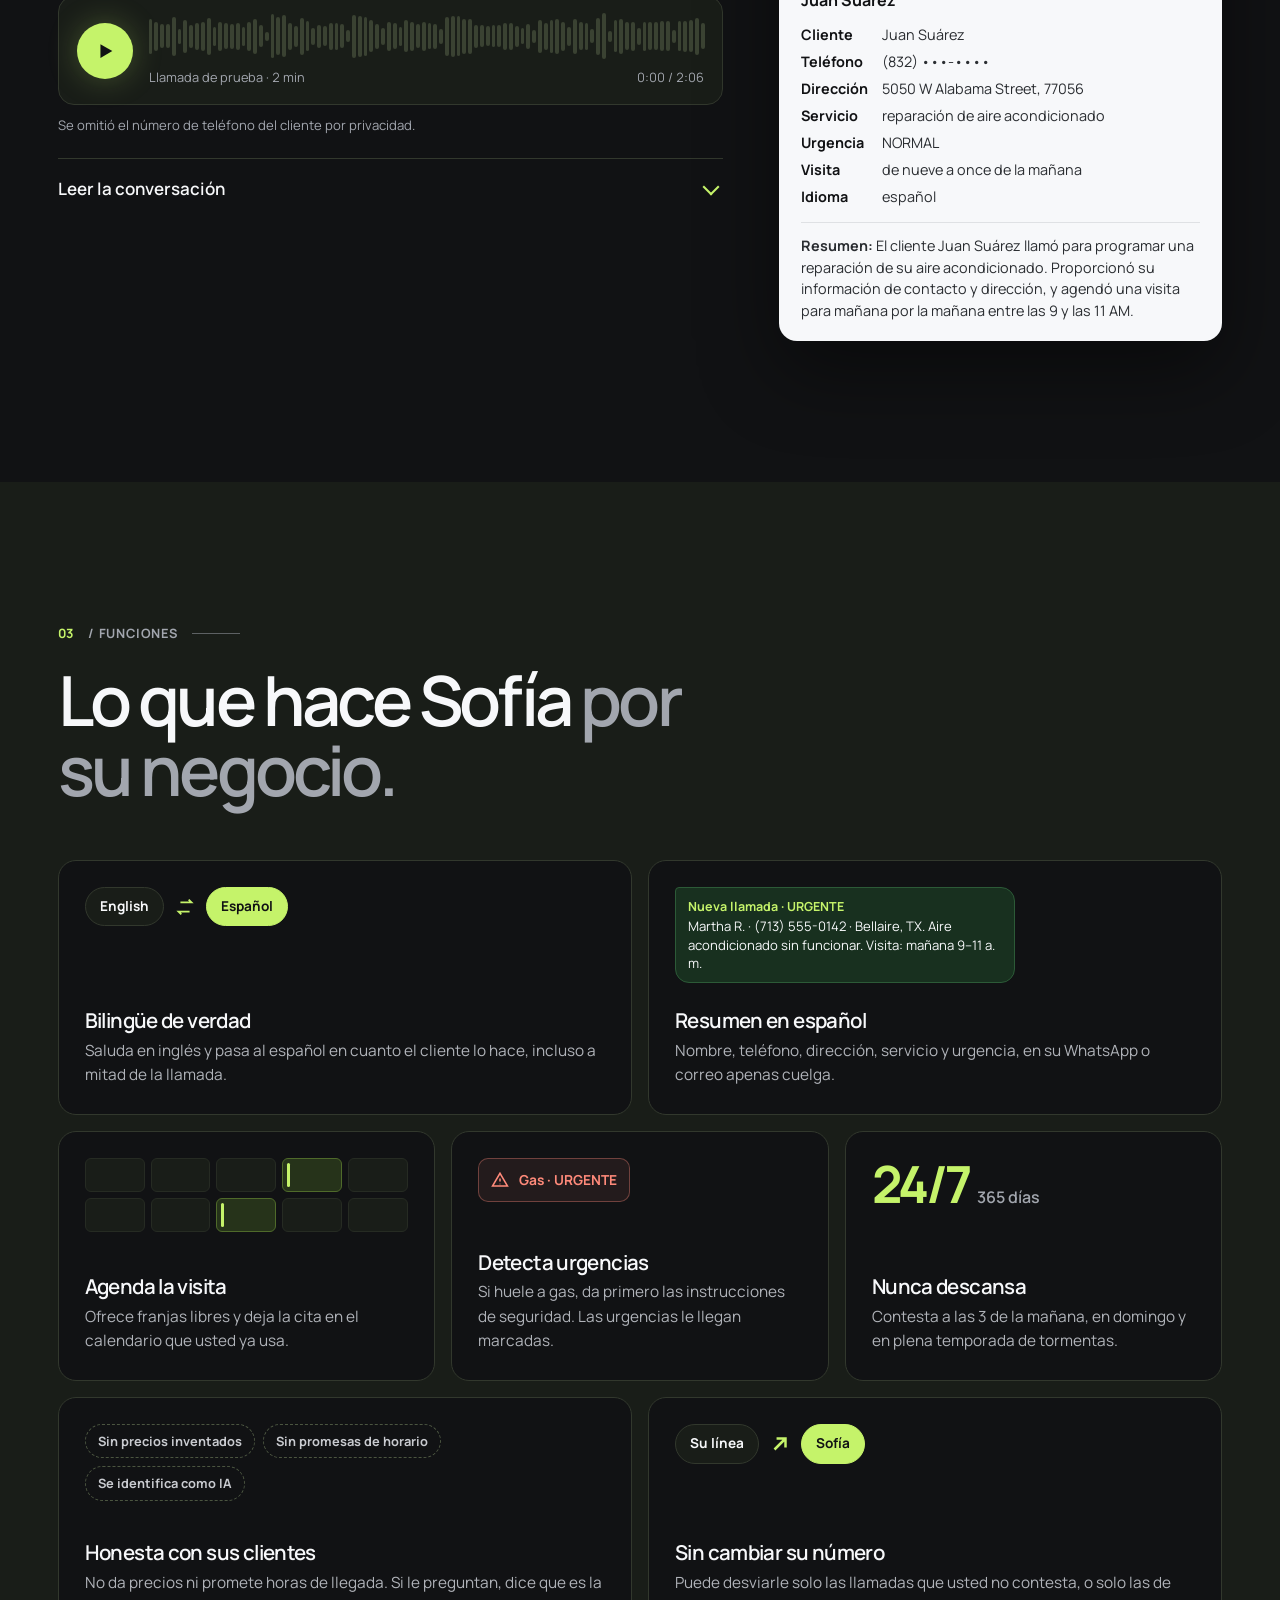
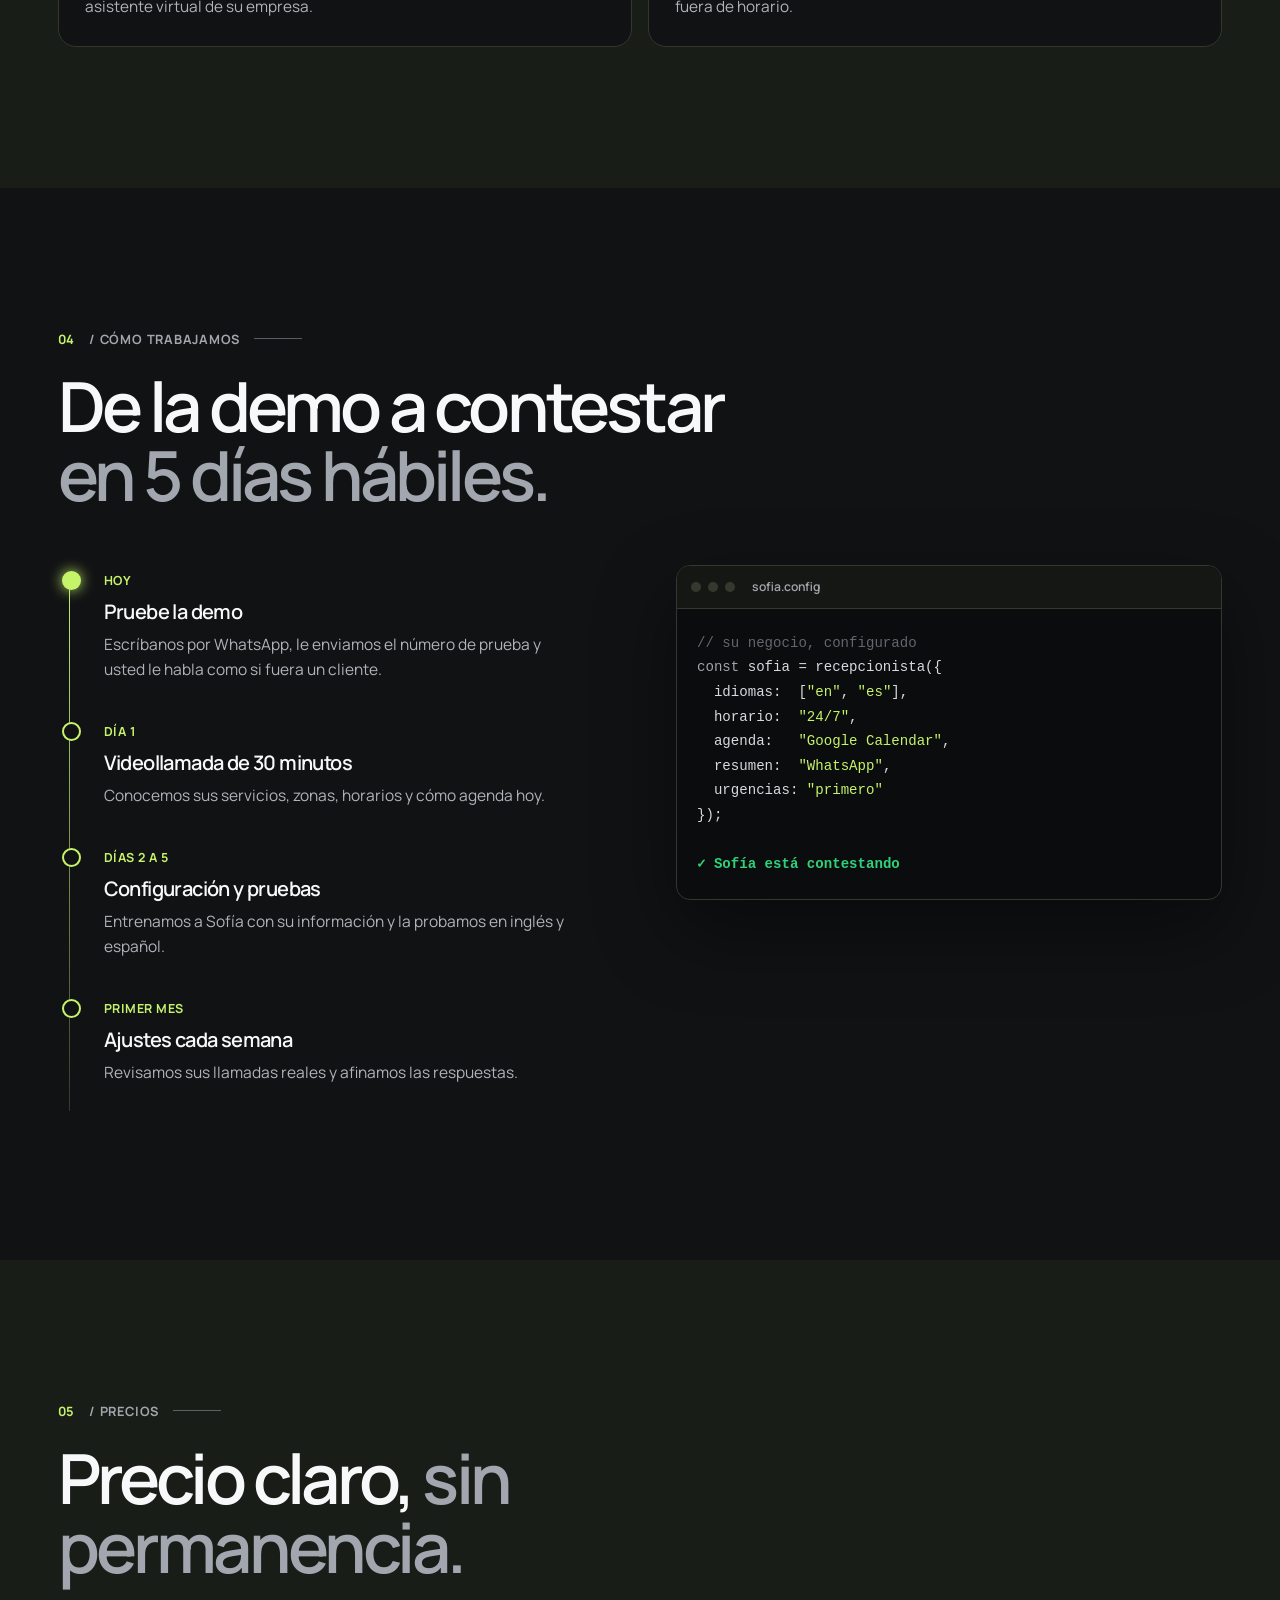
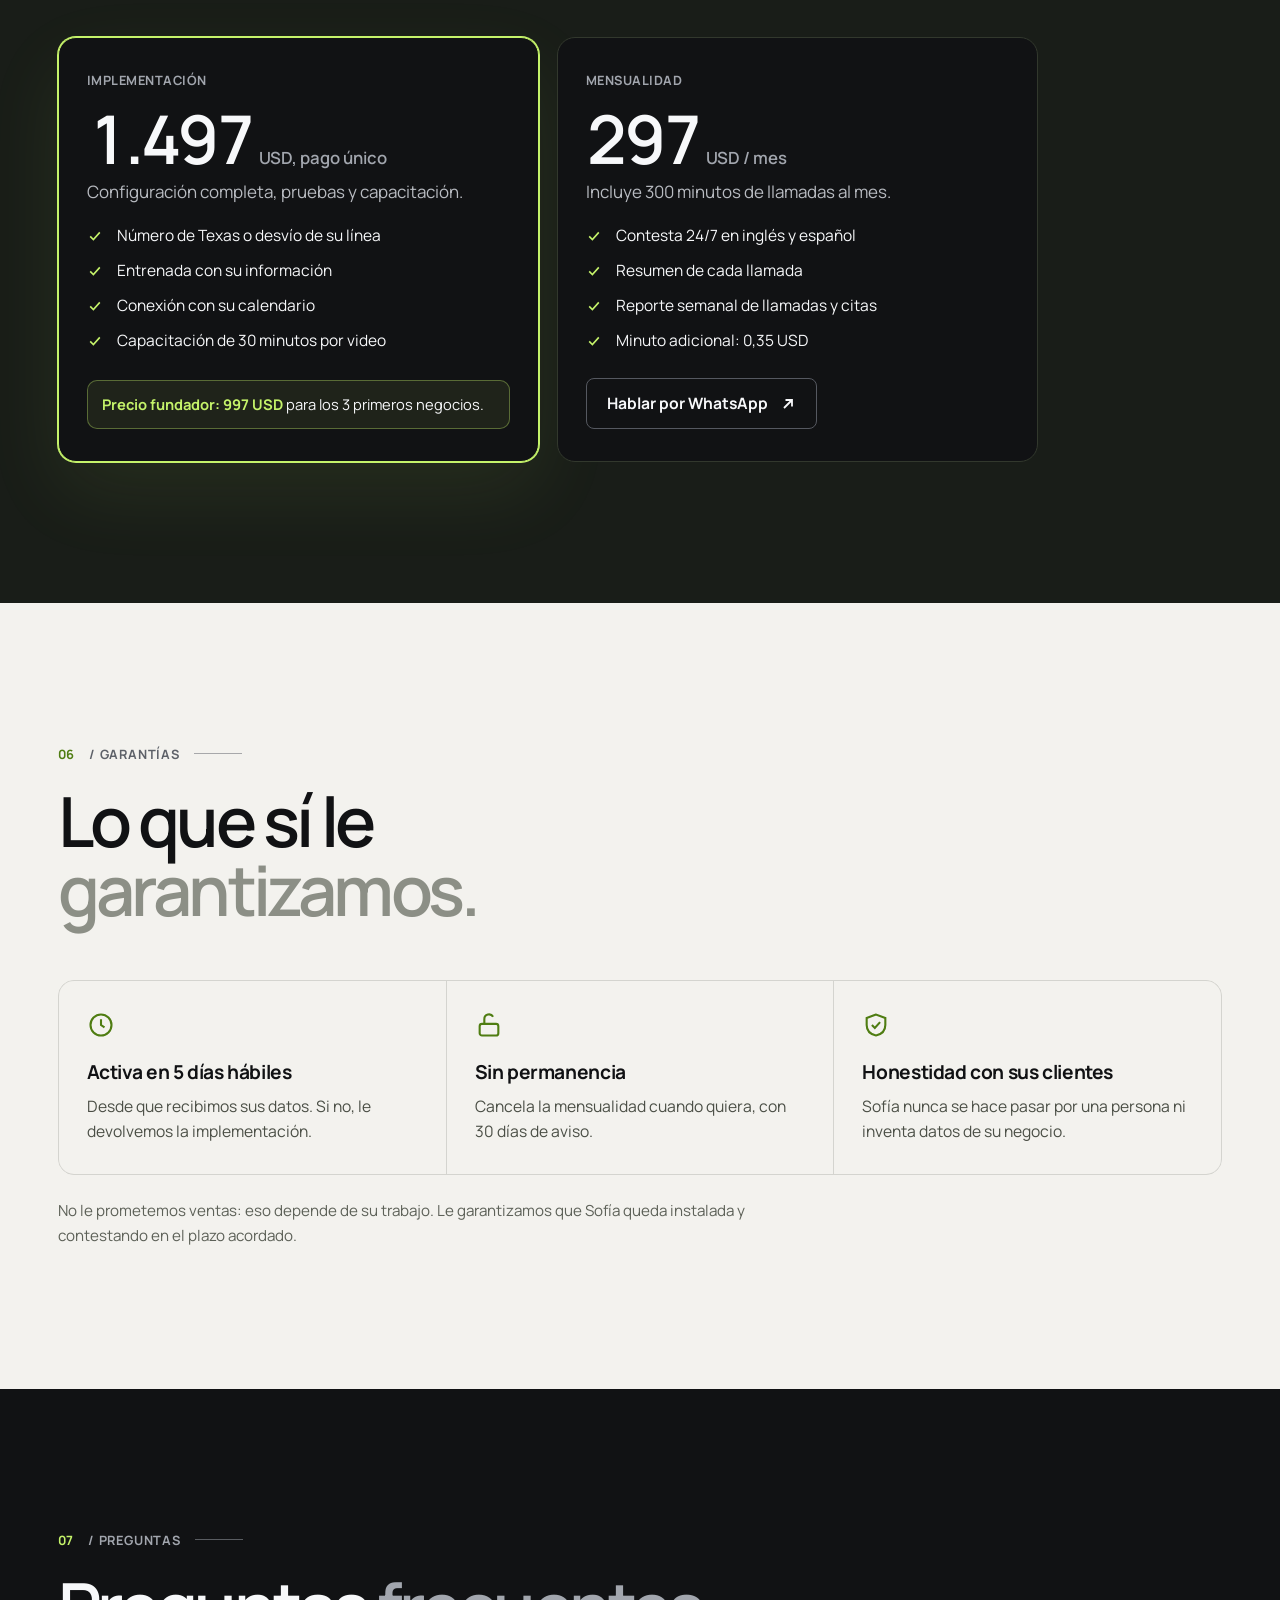
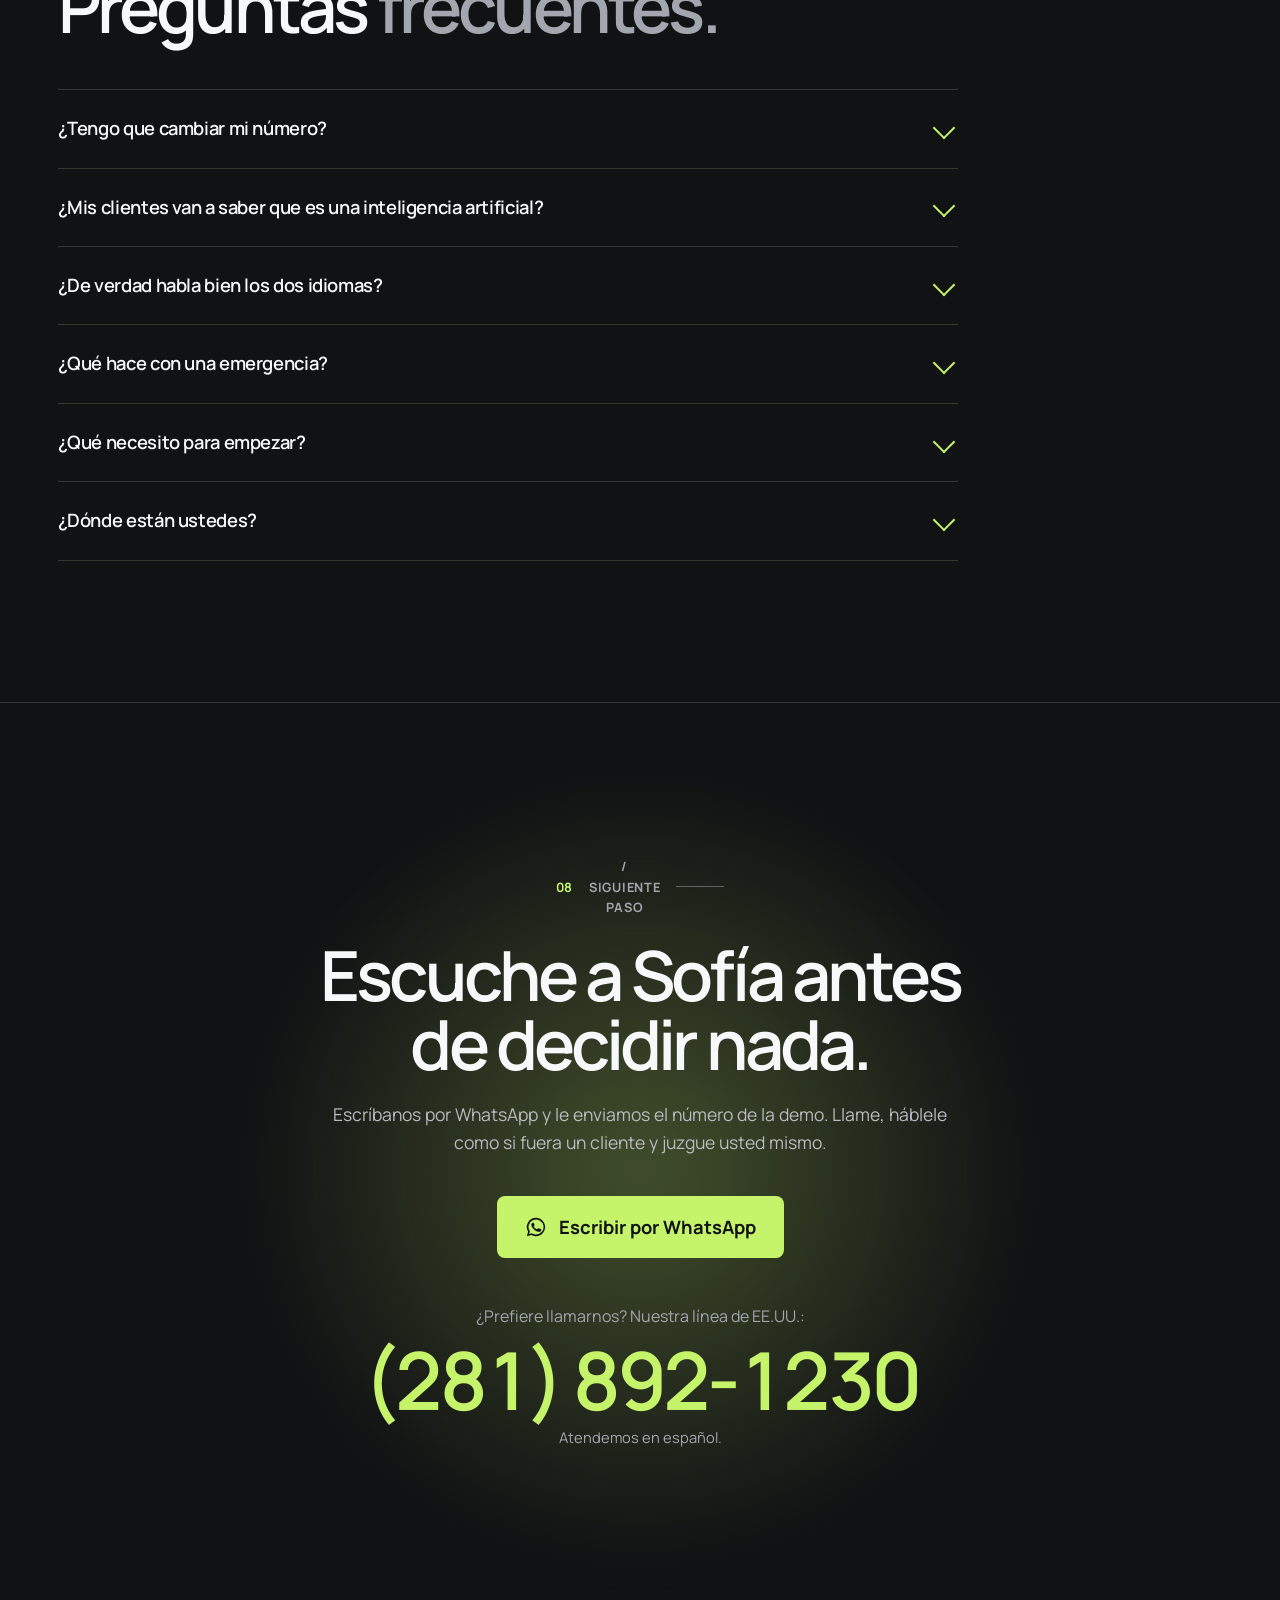
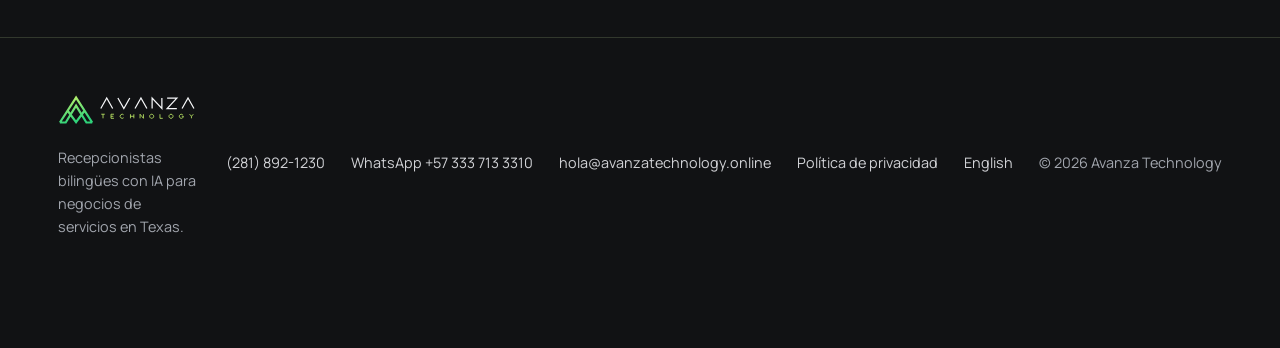
==== commit 268a85db: "Agrega llamada de prueba" ====
--- a/index.html
+++ b/index.html
@@ -101,6 +101,28 @@
       </figure>
       <ol class="steps"><li><div><h3>Su cliente llama</h3><p>Usted está en un trabajo, en otra llamada o ya es de noche. La llamada pasa a Sofía en vez de al buzón.</p></div></li><li><div><h3>Sofía atiende en su idioma</h3><p>Pregunta qué necesita, toma nombre, teléfono y dirección, y ofrece una franja para la visita.</p></div></li><li><div><h3>Usted recibe el resumen</h3><p>En su celular, en español, un par de minutos después de colgar. Las urgencias llegan marcadas.</p></div></li></ol>
     </div>
+    <div class="audio-demo">
+      <div class="audio-copy">
+        <h3 class="audio-h">Escuche una llamada real de prueba</h3>
+        <p class="audio-p">Grabada por nuestro equipo con la empresa de ejemplo. El cliente habla en español y Sofía agenda la visita.</p>
+        <div class="player" id="player" data-play="Reproducir la llamada" data-pause="Pausar la llamada">
+          <button class="play" type="button" id="aud-btn" aria-label="Reproducir la llamada"><svg class="i-play" viewBox="0 0 24 24" fill="currentColor" aria-hidden="true"><path d="M7 4.5v15l13-7.5z"/></svg><svg class="i-pause" viewBox="0 0 24 24" fill="currentColor" aria-hidden="true"><rect x="6" y="4.5" width="4" height="15"/><rect x="14" y="4.5" width="4" height="15"/></svg></button>
+          <div class="wave-wrap">
+            <div class="wave" id="aud-wave" aria-hidden="true"><i style="height:76%"></i><i style="height:62%"></i><i style="height:52%"></i><i style="height:53%"></i><i style="height:86%"></i><i style="height:33%"></i><i style="height:71%"></i><i style="height:50%"></i><i style="height:58%"></i><i style="height:63%"></i><i style="height:81%"></i><i style="height:42%"></i><i style="height:63%"></i><i style="height:57%"></i><i style="height:55%"></i><i style="height:58%"></i><i style="height:42%"></i><i style="height:63%"></i><i style="height:75%"></i><i style="height:47%"></i><i style="height:19%"></i><i style="height:95%"></i><i style="height:82%"></i><i style="height:92%"></i><i style="height:60%"></i><i style="height:45%"></i><i style="height:80%"></i><i style="height:66%"></i><i style="height:36%"></i><i style="height:51%"></i><i style="height:43%"></i><i style="height:58%"></i><i style="height:59%"></i><i style="height:53%"></i><i style="height:26%"></i><i style="height:94%"></i><i style="height:88%"></i><i style="height:85%"></i><i style="height:70%"></i><i style="height:54%"></i><i style="height:37%"></i><i style="height:62%"></i><i style="height:57%"></i><i style="height:42%"></i><i style="height:70%"></i><i style="height:63%"></i><i style="height:53%"></i><i style="height:64%"></i><i style="height:57%"></i><i style="height:54%"></i><i style="height:33%"></i><i style="height:84%"></i><i style="height:88%"></i><i style="height:87%"></i><i style="height:76%"></i><i style="height:77%"></i><i style="height:50%"></i><i style="height:47%"></i><i style="height:43%"></i><i style="height:48%"></i><i style="height:47%"></i><i style="height:60%"></i><i style="height:60%"></i><i style="height:45%"></i><i style="height:35%"></i><i style="height:54%"></i><i style="height:29%"></i><i style="height:72%"></i><i style="height:60%"></i><i style="height:71%"></i><i style="height:75%"></i><i style="height:63%"></i><i style="height:41%"></i><i style="height:75%"></i><i style="height:61%"></i><i style="height:60%"></i><i style="height:30%"></i><i style="height:81%"></i><i style="height:100%"></i><i style="height:25%"></i><i style="height:70%"></i><i style="height:76%"></i><i style="height:61%"></i><i style="height:62%"></i><i style="height:37%"></i><i style="height:63%"></i><i style="height:61%"></i><i style="height:61%"></i><i style="height:66%"></i><i style="height:65%"></i><i style="height:27%"></i><i style="height:66%"></i><i style="height:68%"></i><i style="height:70%"></i><i style="height:81%"></i><i style="height:56%"></i><span class="wave-progress" id="aud-prog"><i style="height:76%"></i><i style="height:62%"></i><i style="height:52%"></i><i style="height:53%"></i><i style="height:86%"></i><i style="height:33%"></i><i style="height:71%"></i><i style="height:50%"></i><i style="height:58%"></i><i style="height:63%"></i><i style="height:81%"></i><i style="height:42%"></i><i style="height:63%"></i><i style="height:57%"></i><i style="height:55%"></i><i style="height:58%"></i><i style="height:42%"></i><i style="height:63%"></i><i style="height:75%"></i><i style="height:47%"></i><i style="height:19%"></i><i style="height:95%"></i><i style="height:82%"></i><i style="height:92%"></i><i style="height:60%"></i><i style="height:45%"></i><i style="height:80%"></i><i style="height:66%"></i><i style="height:36%"></i><i style="height:51%"></i><i style="height:43%"></i><i style="height:58%"></i><i style="height:59%"></i><i style="height:53%"></i><i style="height:26%"></i><i style="height:94%"></i><i style="height:88%"></i><i style="height:85%"></i><i style="height:70%"></i><i style="height:54%"></i><i style="height:37%"></i><i style="height:62%"></i><i style="height:57%"></i><i style="height:42%"></i><i style="height:70%"></i><i style="height:63%"></i><i style="height:53%"></i><i style="height:64%"></i><i style="height:57%"></i><i style="height:54%"></i><i style="height:33%"></i><i style="height:84%"></i><i style="height:88%"></i><i style="height:87%"></i><i style="height:76%"></i><i style="height:77%"></i><i style="height:50%"></i><i style="height:47%"></i><i style="height:43%"></i><i style="height:48%"></i><i style="height:47%"></i><i style="height:60%"></i><i style="height:60%"></i><i style="height:45%"></i><i style="height:35%"></i><i style="height:54%"></i><i style="height:29%"></i><i style="height:72%"></i><i style="height:60%"></i><i style="height:71%"></i><i style="height:75%"></i><i style="height:63%"></i><i style="height:41%"></i><i style="height:75%"></i><i style="height:61%"></i><i style="height:60%"></i><i style="height:30%"></i><i style="height:81%"></i><i style="height:100%"></i><i style="height:25%"></i><i style="height:70%"></i><i style="height:76%"></i><i style="height:61%"></i><i style="height:62%"></i><i style="height:37%"></i><i style="height:63%"></i><i style="height:61%"></i><i style="height:61%"></i><i style="height:66%"></i><i style="height:65%"></i><i style="height:27%"></i><i style="height:66%"></i><i style="height:68%"></i><i style="height:70%"></i><i style="height:81%"></i><i style="height:56%"></i></span></div>
+            <div class="aud-meta"><span>Llamada de prueba · 2 min</span><span id="aud-time">0:00 / 2:06</span></div>
+          </div>
+          <audio id="aud" preload="none" controls src="assets/llamada-prueba-es.mp3"></audio>
+        </div>
+        <p class="aud-note">Se omitió el número de teléfono del cliente por privacidad.</p>
+        <details class="transcript"><summary>Leer la conversación</summary><div class="tr-body"><p class="tr-line ai"><b>Sofía</b>Thanks for calling Avanza Demo Home Services, this is Sofia. How can I help you today? Si prefiere, puede hablarme en español.</p><p class="tr-line cl"><b>Cliente</b>Hola, Sofía, buenas noches.</p><p class="tr-line ai"><b>Sofía</b>Buenas noches. Gracias por llamar a Avanza Demo Home Services. Soy Sofía, la asistente virtual de la empresa. ¿En qué le puedo ayudar hoy?</p><p class="tr-line cl"><b>Cliente</b>Necesito cotizar un servicio de reparación de aire acondicionado.</p><p class="tr-line ai"><b>Sofía</b>Con gusto le ayudo. Antes de seguir, ¿qué tan urgente es el problema? Por ejemplo, ¿tiene personas mayores, bebés o alguien enfermo en casa sin aire acondicionado?</p><p class="tr-line cl"><b>Cliente</b>No, no es tan urgente, pero sí necesito solucionarlo porque no está sirviendo bien.</p><p class="tr-line ai"><b>Sofía</b>Entendido. No es una emergencia, así que lo tomaremos como una solicitud regular. ¿Me puede dar su nombre completo?</p><p class="tr-line cl"><b>Cliente</b>Juan Suárez.</p><p class="tr-note">[Se omitió el número de teléfono por privacidad.]</p><p class="tr-line ai"><b>Sofía</b>Perfecto, gracias. ¿Cuál es la dirección del servicio, incluyendo el código postal?</p><p class="tr-line cl"><b>Cliente</b>Es el 5050 W Alabama Street, el 77056.</p><p class="tr-line ai"><b>Sofía</b>Déjeme confirmar la dirección: 5050 West Alabama Street, código postal 77056. ¿Es correcto?</p><p class="tr-line cl"><b>Cliente</b>Sí, correcto.</p><p class="tr-line ai"><b>Sofía</b>Muchas gracias, Juan. Esa dirección está en el área de Houston. Le puedo ofrecer dos opciones para la visita de mañana: de 9 a 11 de la mañana o de 2 a 4 de la tarde. ¿Cuál prefiere?</p><p class="tr-line cl"><b>Cliente</b>En la mañana.</p><p class="tr-line ai"><b>Sofía</b>Perfecto, Juan. Usted está programado para mañana de 9 a 11 de la mañana. El equipo se comunicará con usted para confirmar. ¿Hay algo más en lo que le pueda ayudar?</p><p class="tr-line cl"><b>Cliente</b>No, así está bien, muchas gracias.</p><p class="tr-line ai"><b>Sofía</b>Fue un gusto ayudarle, Juan. Que tenga muy buena noche y que su aire acondicionado vuelva a funcionar bien pronto.</p></div></details>
+      </div>
+      <aside class="mail-card" aria-label="El resumen que recibió el dueño">
+        <div class="mail-head"><span class="mail-ico"><svg viewBox="0 0 24 24" fill="none" stroke="currentColor" stroke-width="2" aria-hidden="true"><path d="M4 5h16v11H9l-5 4z"/></svg></span><div><b>El resumen que recibió el dueño</b><small>Correo automático, segundos después de colgar</small></div></div>
+        <p class="mail-subject">Nueva llamada: reparación de aire acondicionado – Juan Suárez</p>
+        <dl><dt>Cliente</dt><dd>Juan Suárez</dd><dt>Teléfono</dt><dd>(832) •••-••••</dd><dt>Dirección</dt><dd>5050 W Alabama Street, 77056</dd><dt>Servicio</dt><dd>reparación de aire acondicionado</dd><dt>Urgencia</dt><dd>NORMAL</dd><dt>Visita</dt><dd>de nueve a once de la mañana</dd><dt>Idioma</dt><dd>español</dd></dl>
+        <p class="mail-sum"><b>Resumen:</b> El cliente Juan Suárez llamó para programar una reparación de su aire acondicionado. Proporcionó su información de contacto y dirección, y agendó una visita para mañana por la mañana entre las 9 y las 11 AM.</p>
+      </aside>
+    </div>
   </div>
 </section>
 
--- a/assets/site.css
+++ b/assets/site.css
@@ -328,3 +328,49 @@
 .btn-xl svg { width: 22px; height: 22px; }
 .final-call { margin: 46px 0 6px; color: var(--muted); font-size: 1rem; display: flex; flex-direction: column; align-items: center; gap: 10px; }
 .final-call .big-number { font-size: clamp(2.2rem, 7vw, 5rem); margin: 0; }
+
+/* Real test call: audio player + owner summary */
+.audio-demo { display: grid; grid-template-columns: minmax(0, 1fr); gap: 28px; margin-top: 72px; padding-top: 56px; border-top: 1px solid var(--line); align-items: start; }
+.audio-h { margin: 0 0 8px; font-size: clamp(1.6rem, 3vw, 2.2rem); font-weight: 600; letter-spacing: -.045em; line-height: 1.05; }
+.audio-p { margin: 0 0 24px; color: #b8bbc1; max-width: 36em; }
+.player { display: flex; align-items: center; gap: 16px; background: var(--surface); border: 1px solid var(--line); border-radius: 16px; padding: 16px 18px; }
+.player .play { flex: none; width: 56px; height: 56px; border-radius: 50%; border: 0; background: var(--lime); color: var(--ink); display: grid; place-items: center; cursor: pointer; box-shadow: 0 0 30px rgba(197, 243, 106, .25); transition: transform .2s var(--ease); }
+.player .play:hover { transform: scale(1.05); }
+.player .play svg { width: 22px; height: 22px; }
+.player .i-pause { display: none; }
+.player.playing .i-play { display: none; }
+.player.playing .i-pause { display: block; }
+.wave-wrap { flex: 1; min-width: 0; }
+.wave { position: relative; display: flex; align-items: center; gap: 2px; height: 46px; cursor: pointer; }
+.wave i { flex: 1; min-width: 1px; border-radius: 2px; background: #3a4232; }
+.wave-progress { position: absolute; inset: 0; display: flex; align-items: center; gap: 2px; clip-path: inset(0 100% 0 0); pointer-events: none; }
+.wave-progress i { background: var(--lime); }
+.aud-meta { display: flex; justify-content: space-between; gap: 12px; margin-top: 8px; font-size: .8rem; color: var(--muted); font-variant-numeric: tabular-nums; }
+.player audio { display: none; }
+.no-js-audio .player audio, html:not(.js) .player audio { display: block; width: 100%; }
+html:not(.js) .player .play, html:not(.js) .wave-wrap { display: none; }
+.aud-note { margin: 10px 0 0; font-size: .82rem; color: var(--muted); }
+.transcript { margin-top: 22px; border-top: 1px solid var(--line); }
+.transcript summary { cursor: pointer; list-style: none; padding: 16px 30px 16px 0; position: relative; font-weight: 600; }
+.transcript summary::-webkit-details-marker { display: none; }
+.transcript summary::after { content: ""; position: absolute; right: 6px; top: 50%; width: 10px; height: 10px; margin-top: -7px; border-right: 2px solid var(--lime); border-bottom: 2px solid var(--lime); transform: rotate(45deg); }
+.transcript[open] summary::after { transform: rotate(-135deg); margin-top: -2px; }
+.tr-body { display: grid; gap: 10px; padding-bottom: 8px; max-height: 420px; overflow: auto; padding-right: 6px; }
+.tr-line { margin: 0; font-size: .92rem; line-height: 1.45; padding: 10px 12px; border-radius: 12px; max-width: 92%; }
+.tr-line b { display: block; font-size: .72rem; color: var(--muted); margin-bottom: 2px; }
+.tr-line.ai { background: #202a16; border: 1px solid #3a4a26; }
+.tr-line.cl { background: #23262b; justify-self: end; }
+.tr-note { margin: 0; text-align: center; font-size: .8rem; color: var(--muted); font-style: italic; }
+.mail-card { border-radius: 18px; background: #f7f8fa; color: var(--ink); padding: 22px 22px 20px; box-shadow: 0 30px 80px rgba(0, 0, 0, .45); }
+.mail-head { display: flex; gap: 12px; align-items: center; padding-bottom: 14px; border-bottom: 1px solid #dfe1e4; }
+.mail-ico { width: 38px; height: 38px; border-radius: 50%; background: var(--ink); color: var(--lime); display: grid; place-items: center; flex: none; }
+.mail-ico svg { width: 18px; height: 18px; }
+.mail-head b { display: block; font-size: .98rem; }
+.mail-head small { display: block; color: #5d6168; font-size: .78rem; }
+.mail-subject { margin: 14px 0 12px; font-weight: 700; font-size: 1rem; line-height: 1.3; }
+.mail-card dl { display: grid; grid-template-columns: auto 1fr; gap: 4px 14px; margin: 0; font-size: .9rem; }
+.mail-card dt { font-weight: 700; }
+.mail-card dd { margin: 0; color: #2a2d31; }
+.mail-sum { margin: 14px 0 0; padding-top: 12px; border-top: 1px solid #dfe1e4; font-size: .9rem; color: #2a2d31; line-height: 1.5; }
+@media (min-width: 900px) { .audio-demo { grid-template-columns: minmax(0, 1.2fr) minmax(0, .8fr); gap: 56px; } }
+@media (max-width: 520px) { .player { padding: 14px; gap: 12px; } .player .play { width: 48px; height: 48px; } .wave, .wave-progress { gap: 1px; } .mail-card { padding: 18px 16px; } .mail-card dl { grid-template-columns: 1fr; gap: 0; } .mail-card dd { margin-bottom: 8px; overflow-wrap: anywhere; } }
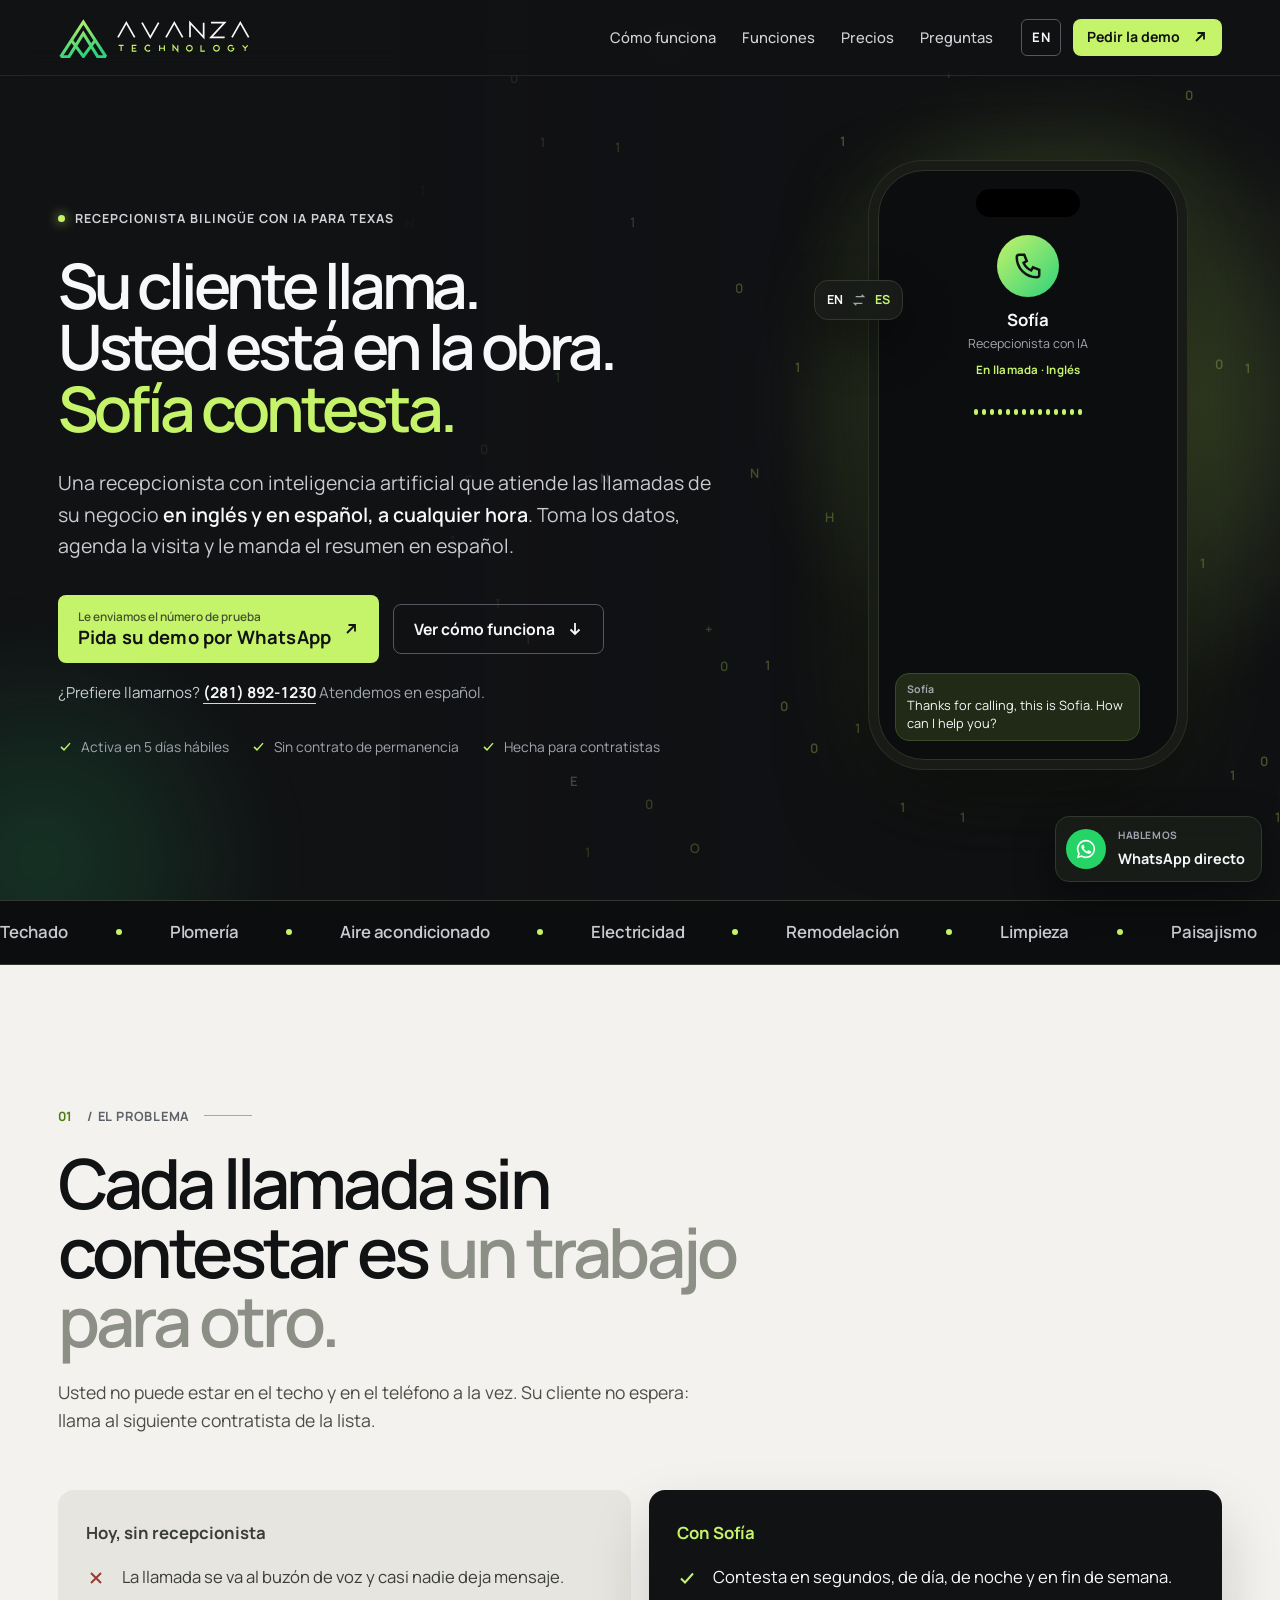
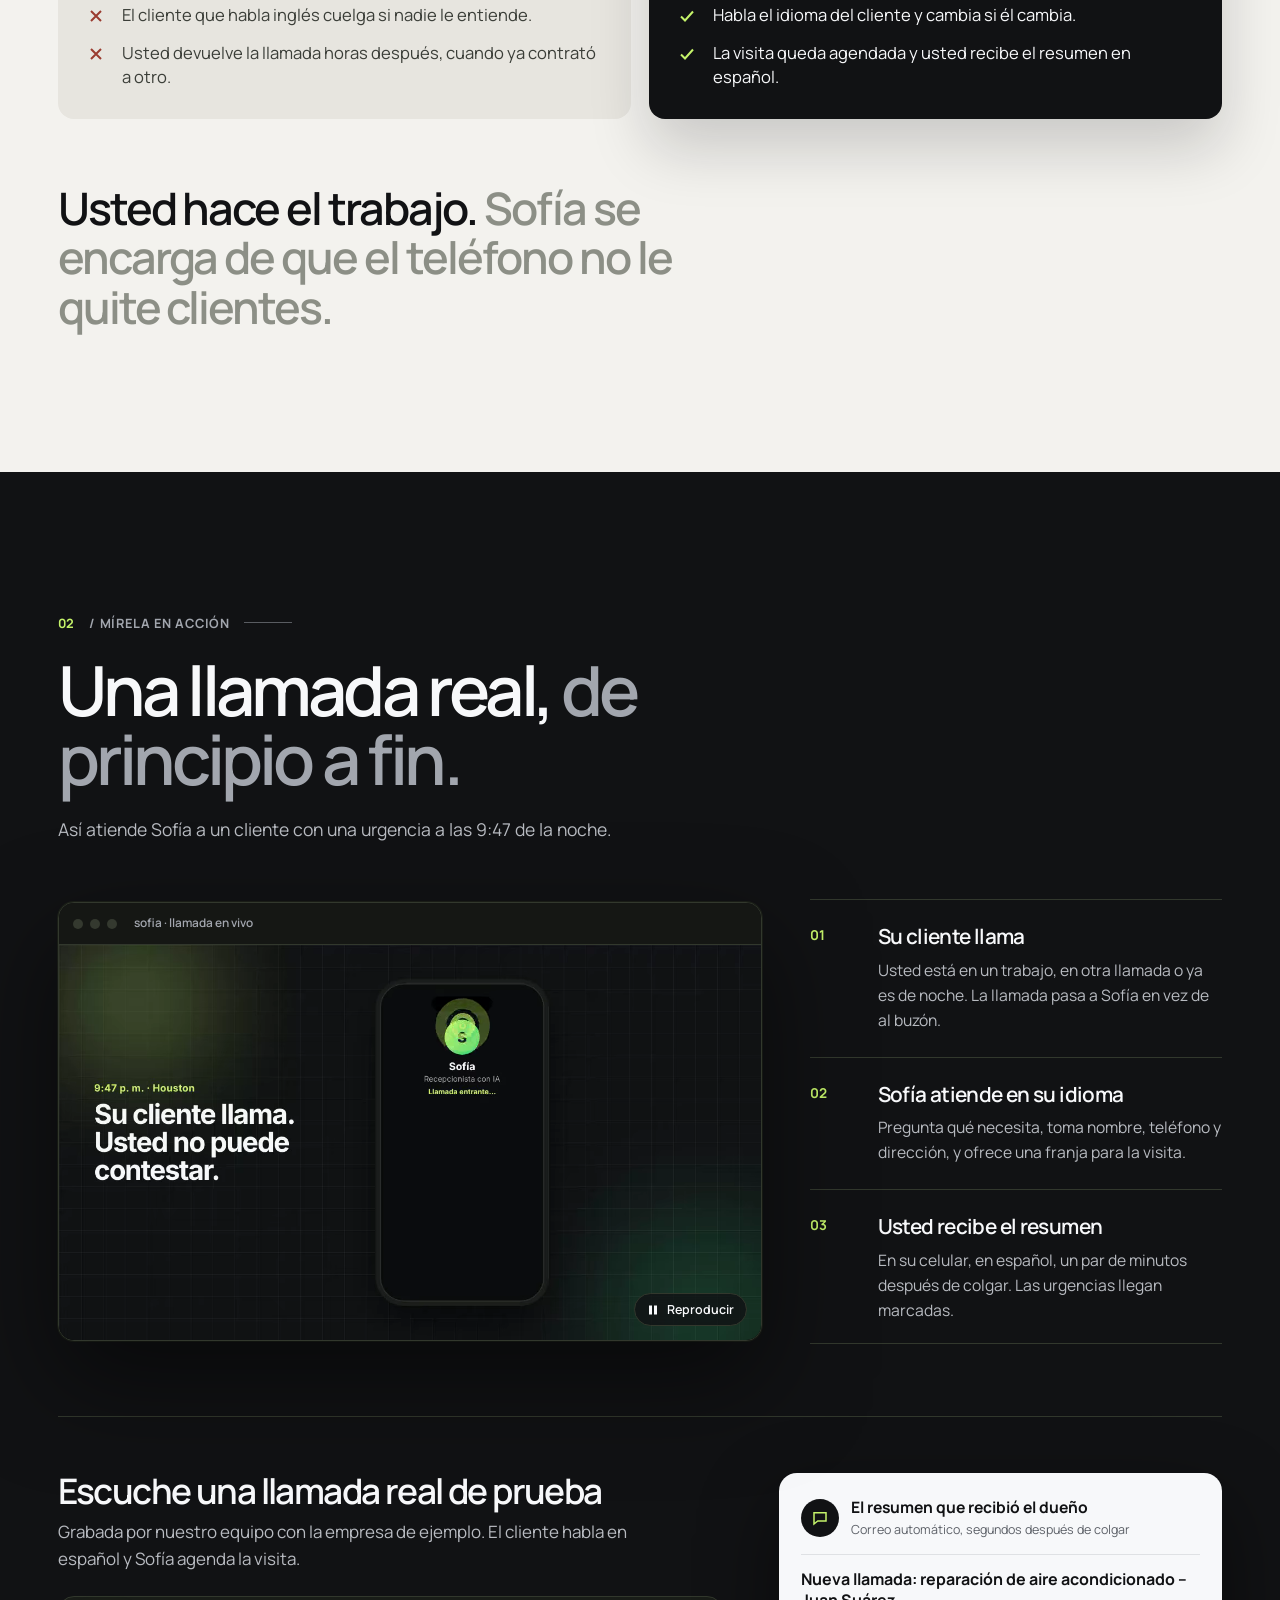
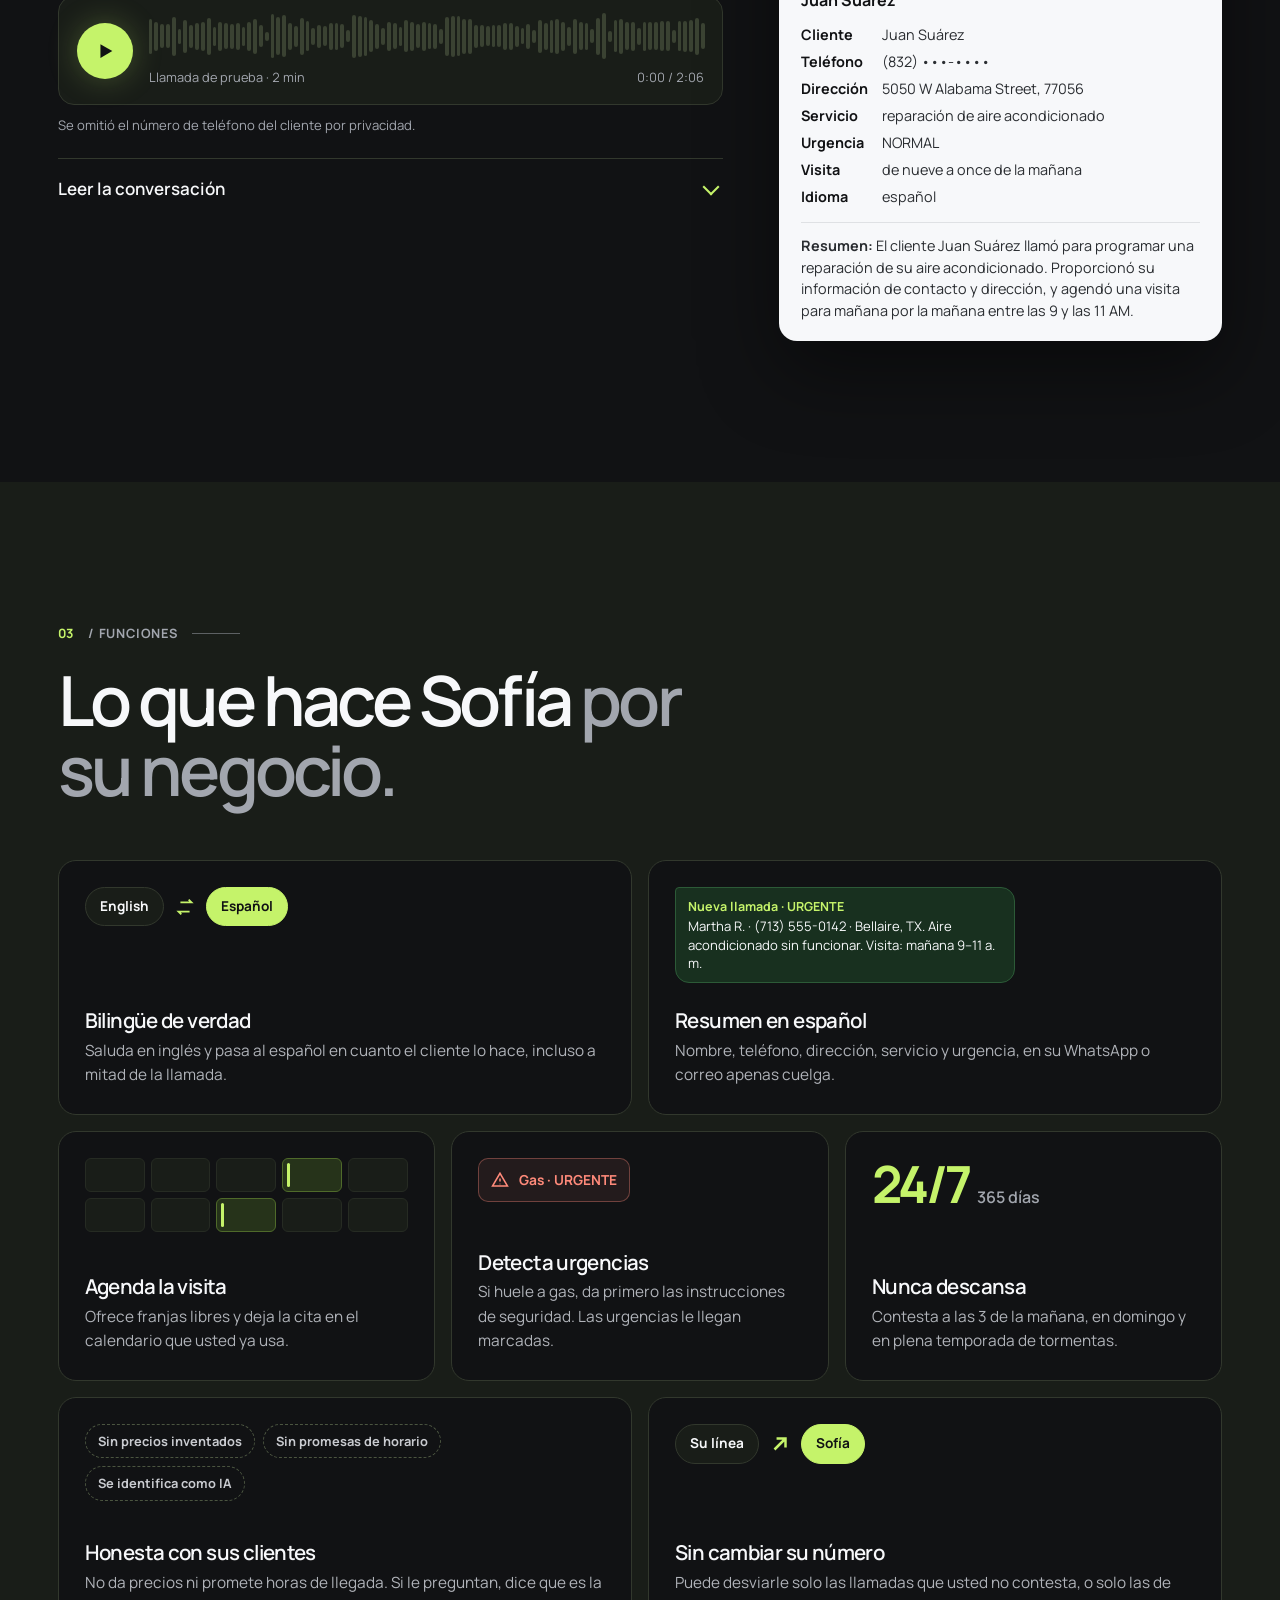
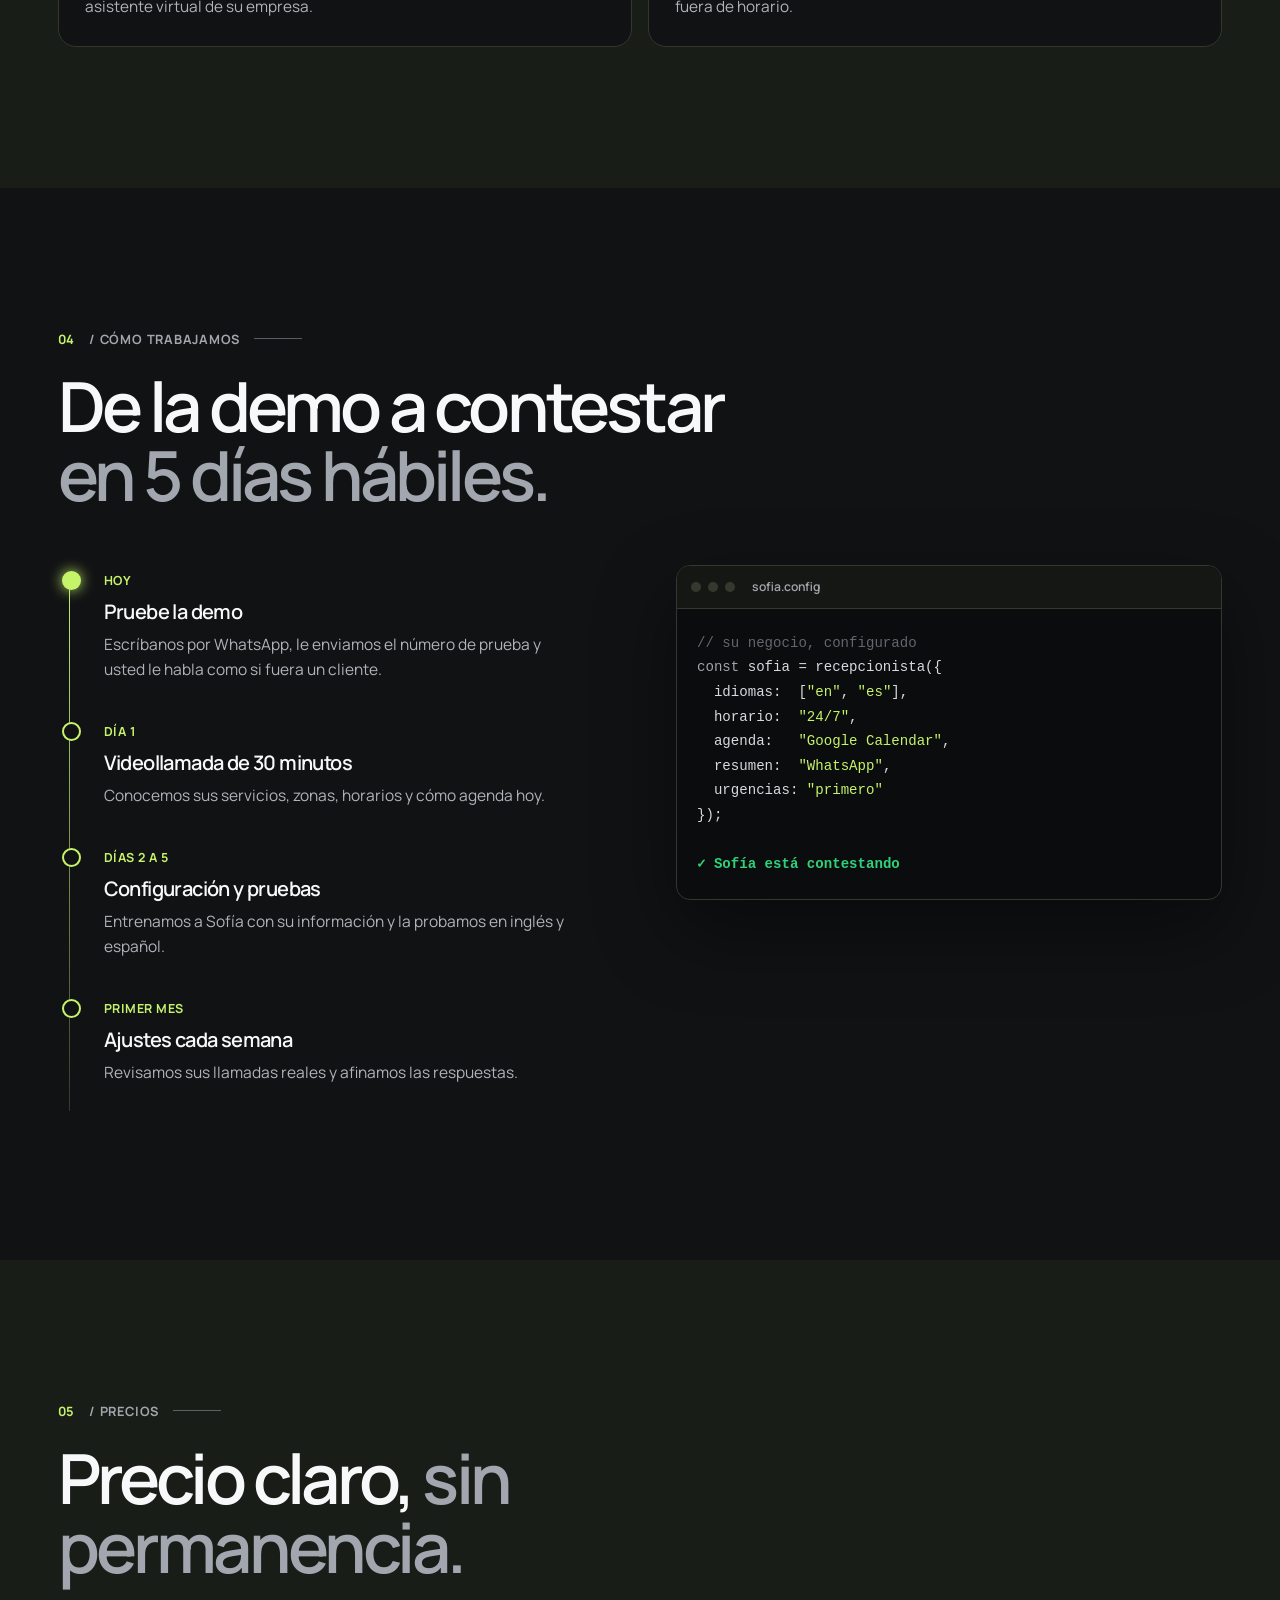
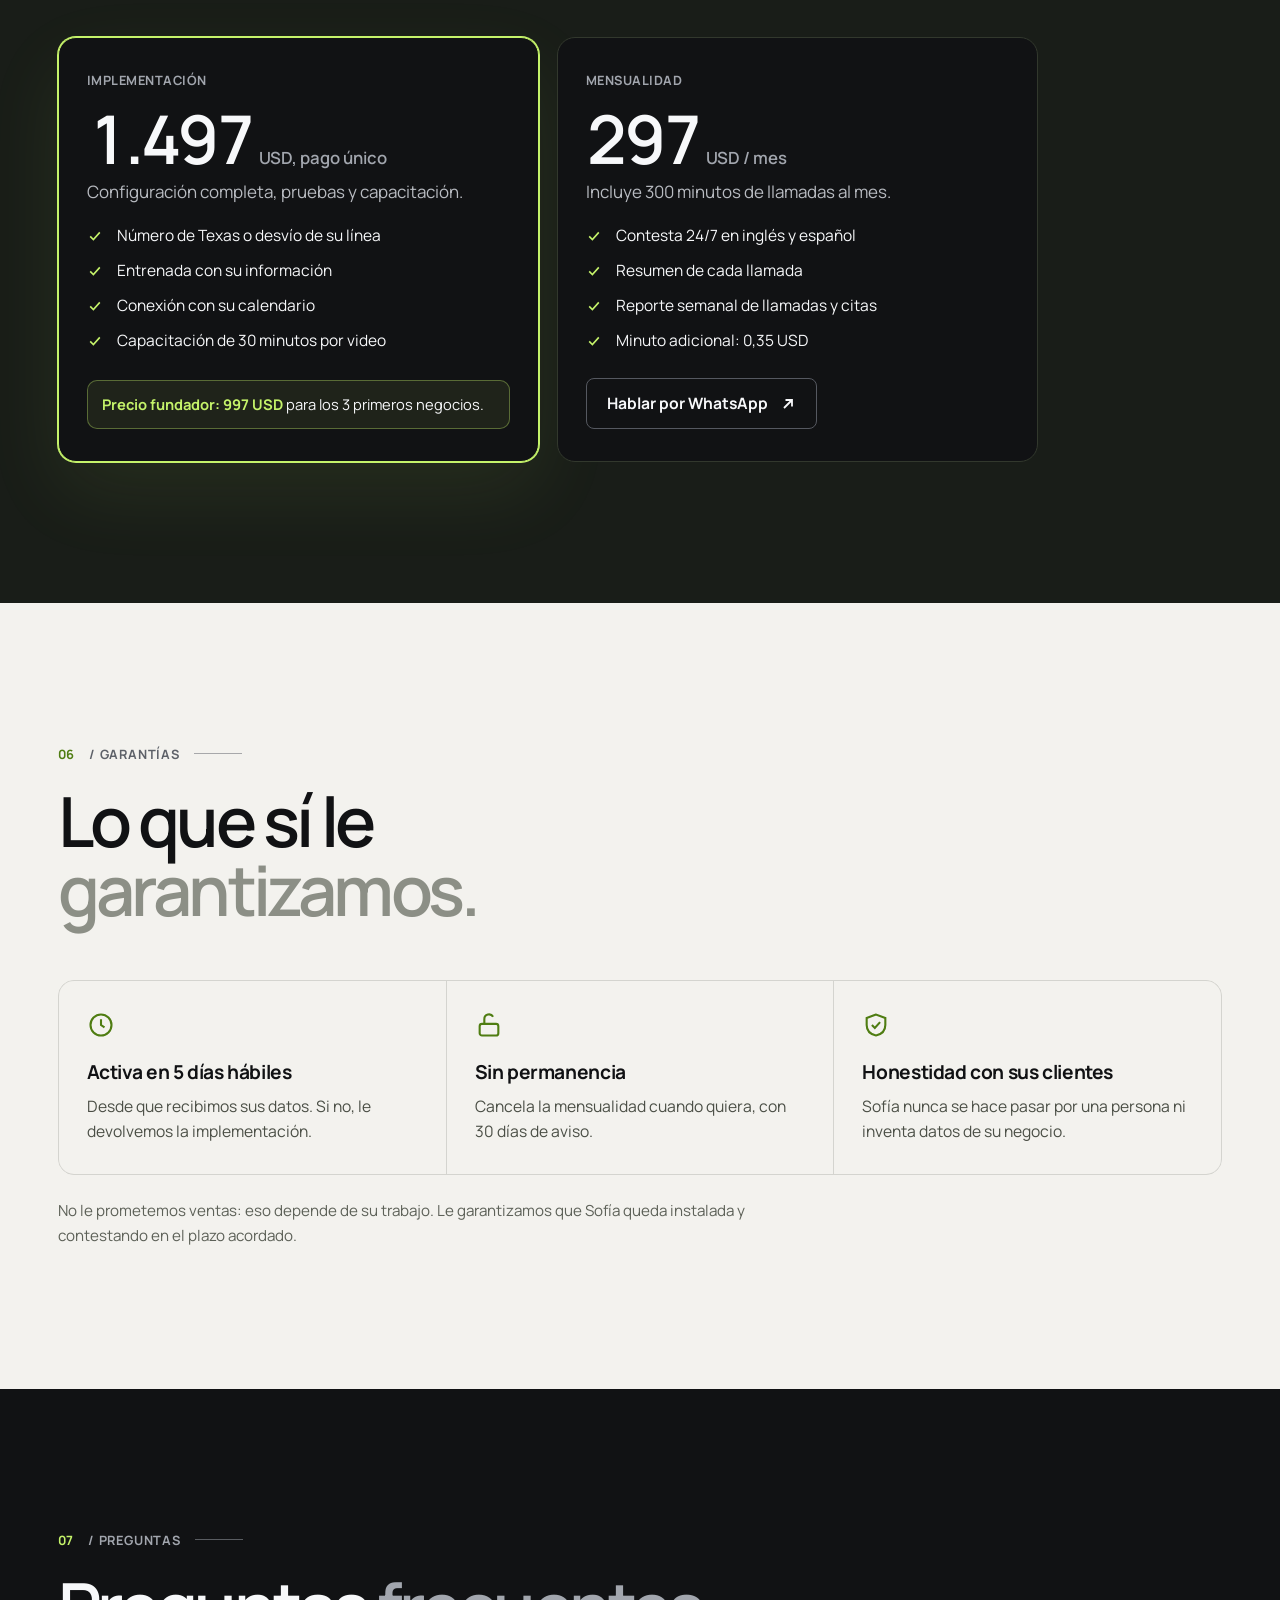
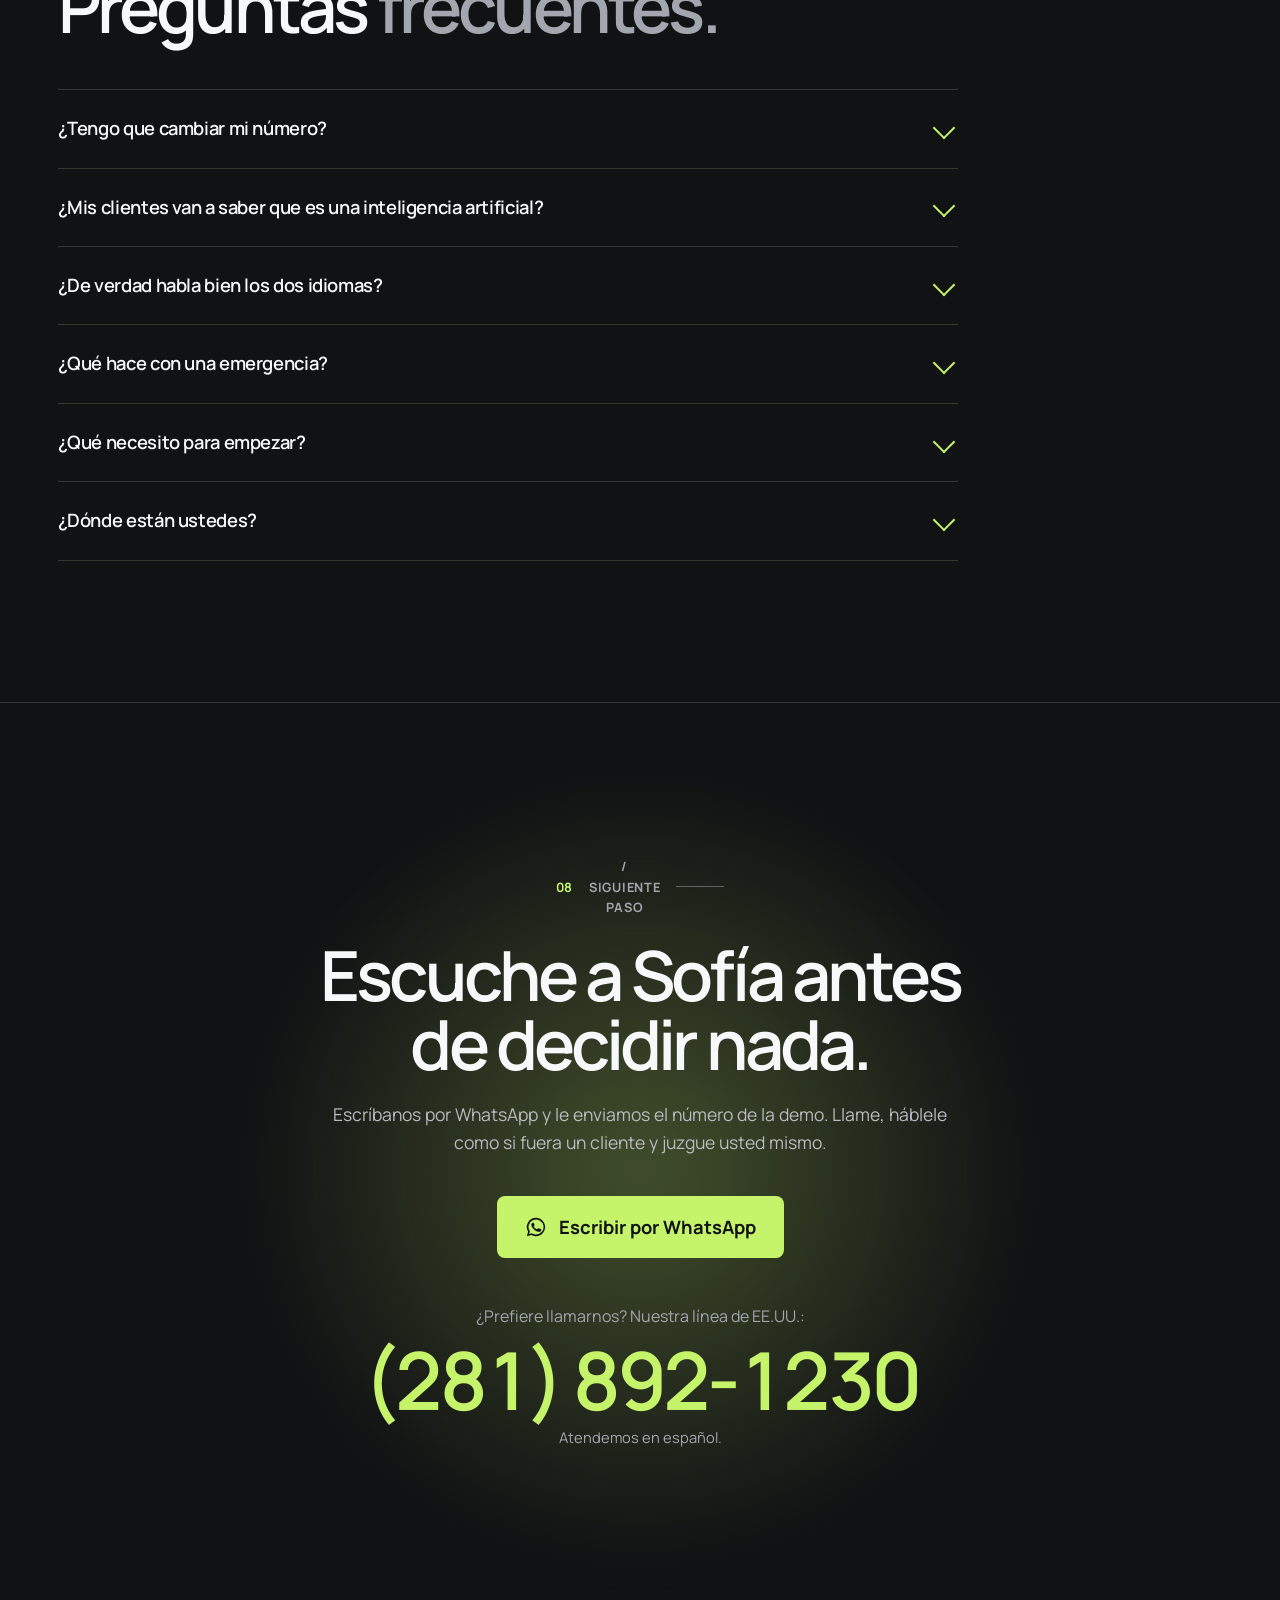
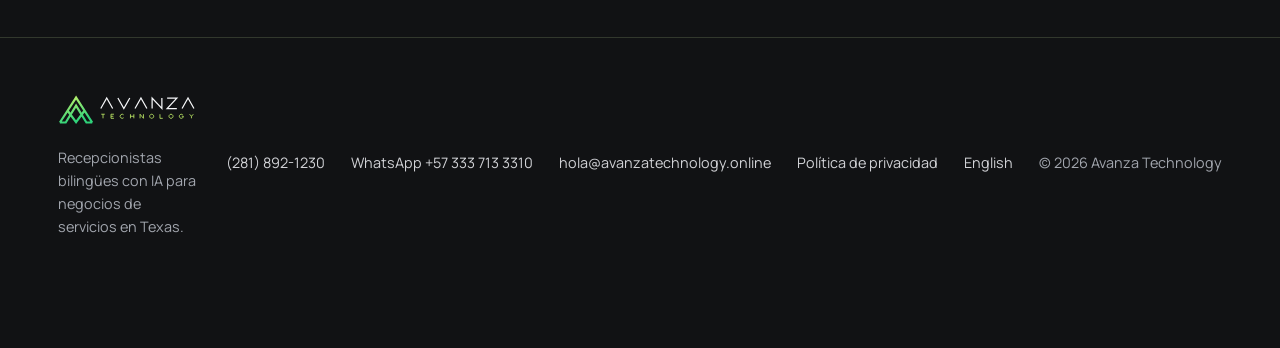
==== commit 843ca611: "Web V5" ====
--- a/index.html
+++ b/index.html
@@ -21,7 +21,7 @@
 <link rel="preconnect" href="https://fonts.googleapis.com">
 <link rel="preconnect" href="https://fonts.gstatic.com" crossorigin>
 <link href="https://fonts.googleapis.com/css2?family=Manrope:wght@400;500;600;700;800&display=swap" rel="stylesheet">
-<link rel="stylesheet" href="assets/site.css">
+<link rel="stylesheet" href="assets/site.css?v=164a043a">
 <script>document.documentElement.classList.add('js');</script>
 </head>
 <body>
@@ -211,6 +211,6 @@
   </div>
 </footer>
 <a class="wa-float" href="https://wa.me/573337133310?text=Hola%2C%20quiero%20saber%20m%C3%A1s%20de%20la%20recepcionista%20Sof%C3%ADa" aria-label="WhatsApp"><span class="ico"><svg viewBox="0 0 24 24" fill="currentColor" aria-hidden="true"><path d="M12 2a10 10 0 0 0-8.6 15.1L2 22l5-1.3A10 10 0 1 0 12 2m0 18.2a8.2 8.2 0 0 1-4.2-1.2l-.3-.2-3 .8.8-2.9-.2-.3A8.2 8.2 0 1 1 12 20.2m4.5-6.1c-.2-.1-1.5-.7-1.7-.8s-.4-.1-.6.1-.7.8-.8 1-.3.2-.5.1a6.7 6.7 0 0 1-3.3-2.9c-.3-.4.3-.4.8-1.4a.5.5 0 0 0 0-.5l-.8-1.9c-.2-.5-.4-.4-.6-.4h-.5a1 1 0 0 0-.7.3 3 3 0 0 0-.9 2.2 5.2 5.2 0 0 0 1.1 2.7 11.9 11.9 0 0 0 4.6 4c1.7.7 2.3.8 3.2.6a2.7 2.7 0 0 0 1.8-1.2 2.2 2.2 0 0 0 .2-1.3c-.1-.1-.2-.2-.4-.3"/></svg></span><span class="txt"><small>Hablemos</small><b>WhatsApp directo</b></span></a>
-<script src="assets/site.js" defer></script>
+<script src="assets/site.js?v=164a043a" defer></script>
 </body>
 </html>
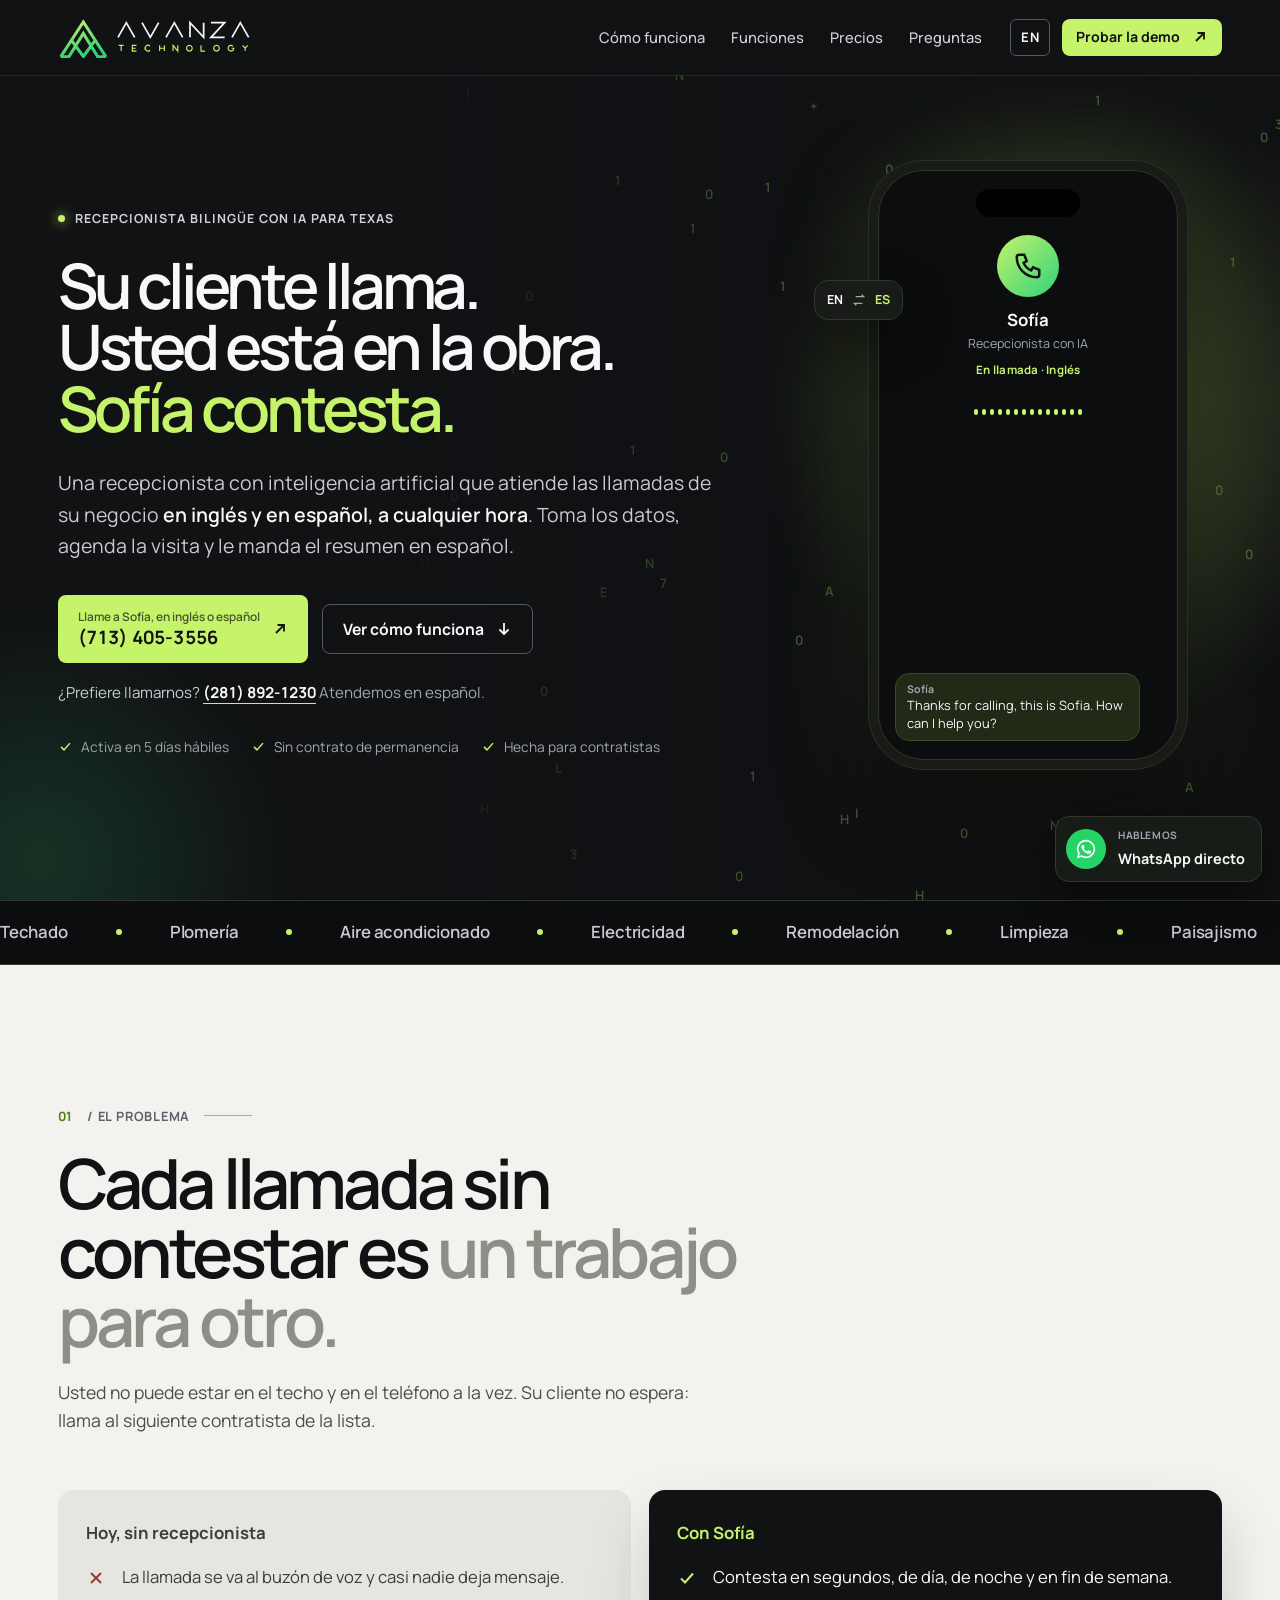
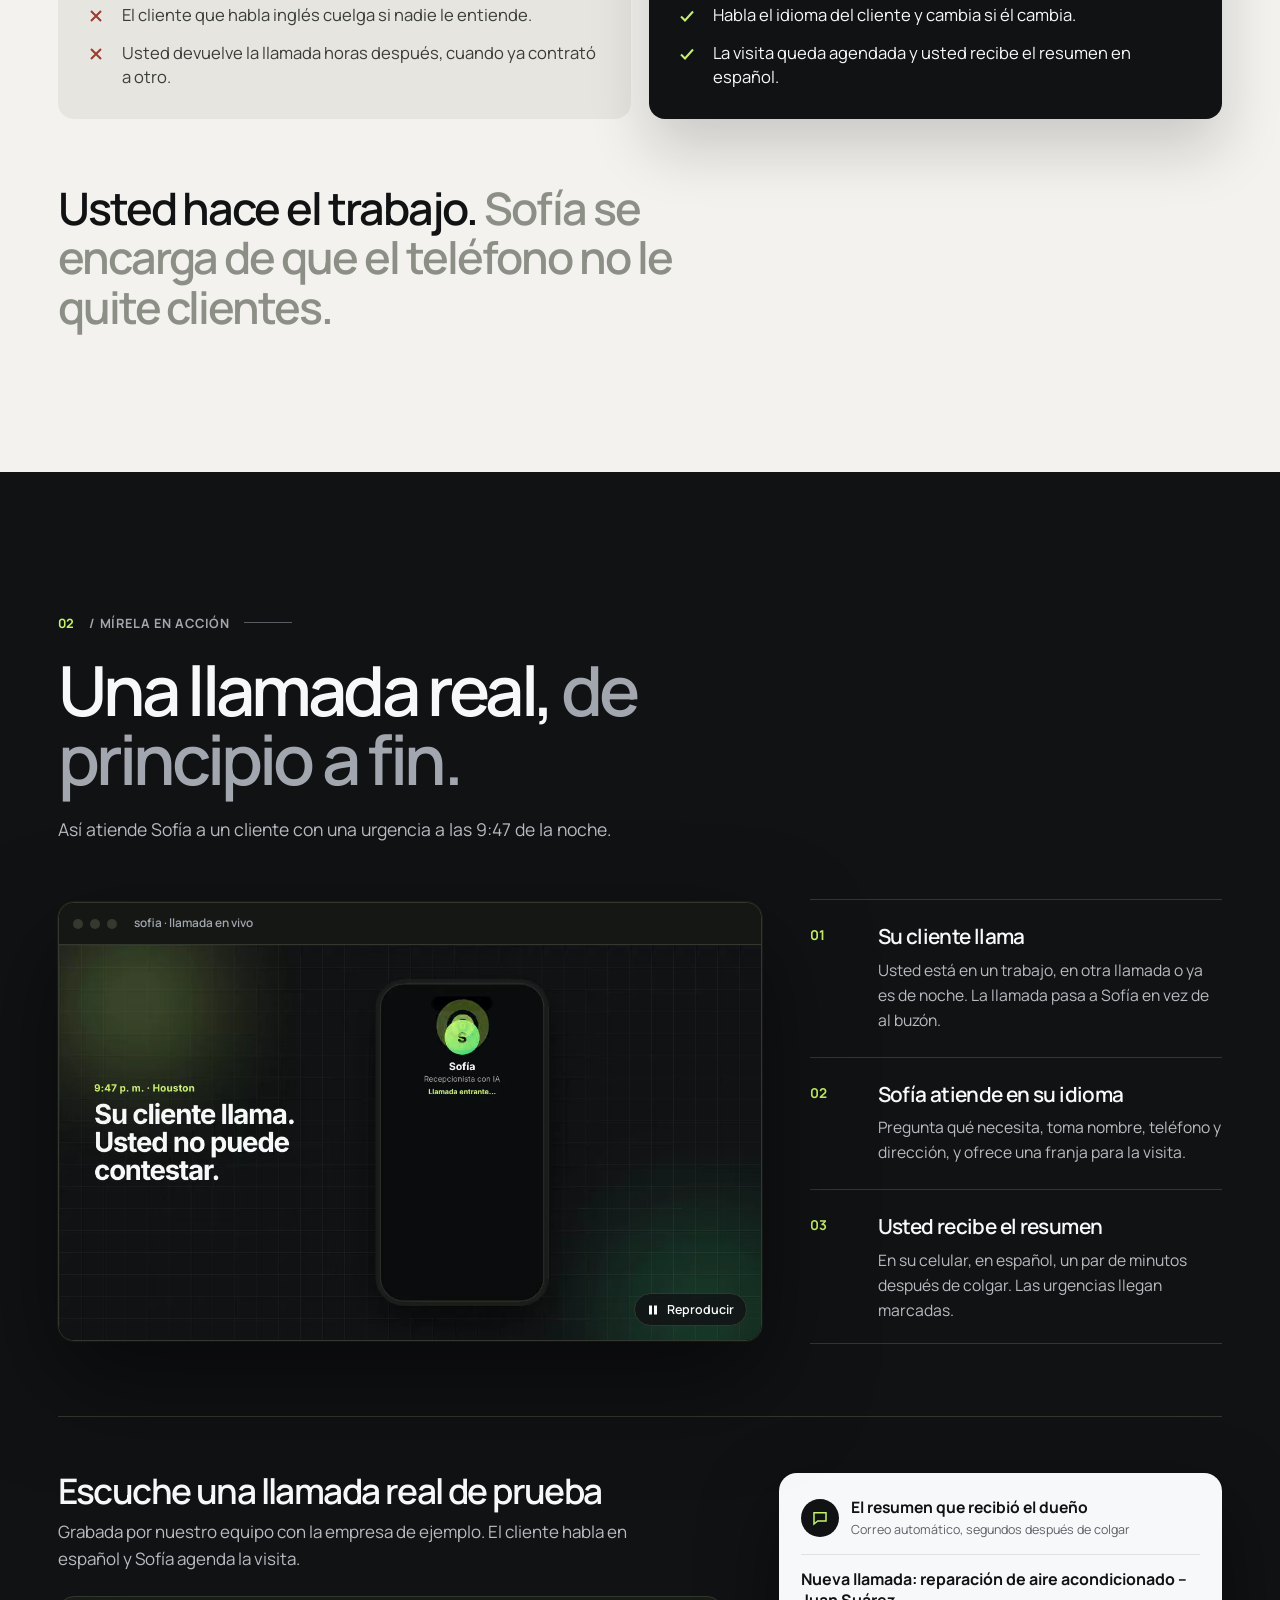
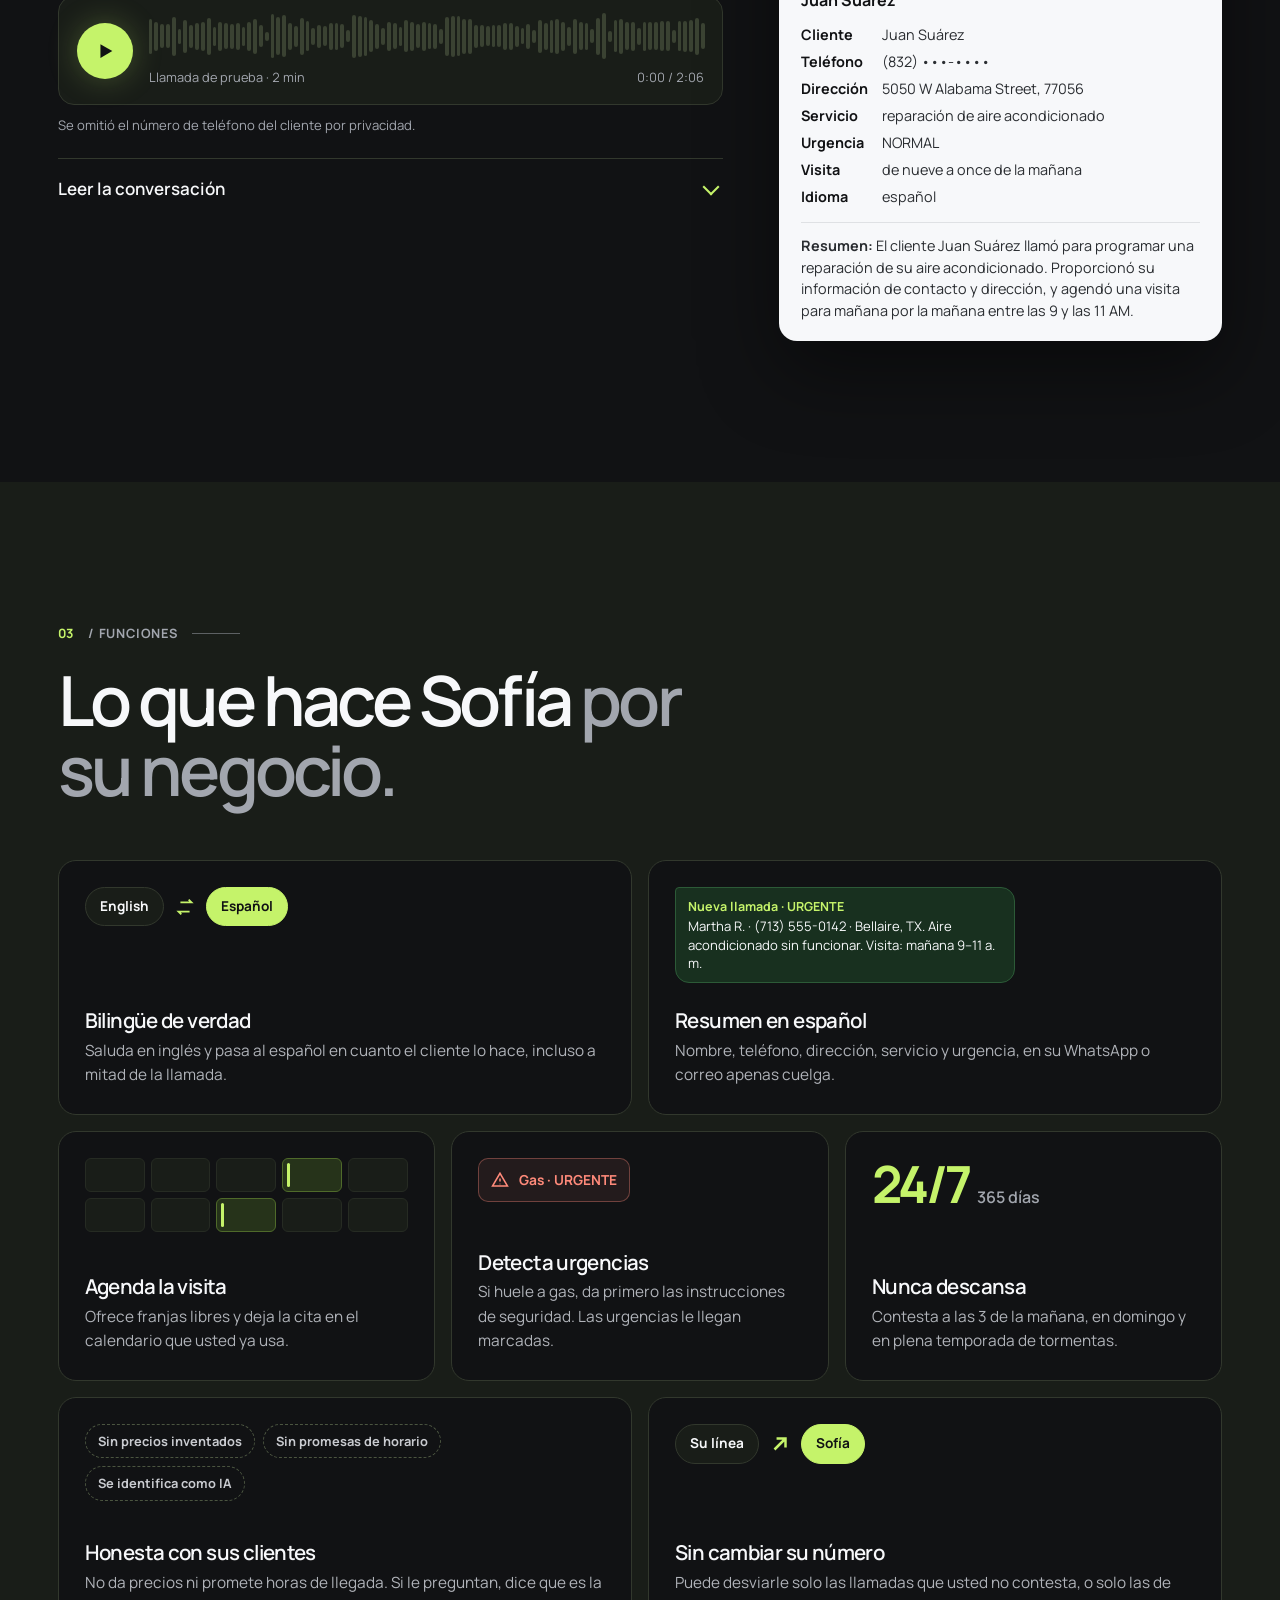
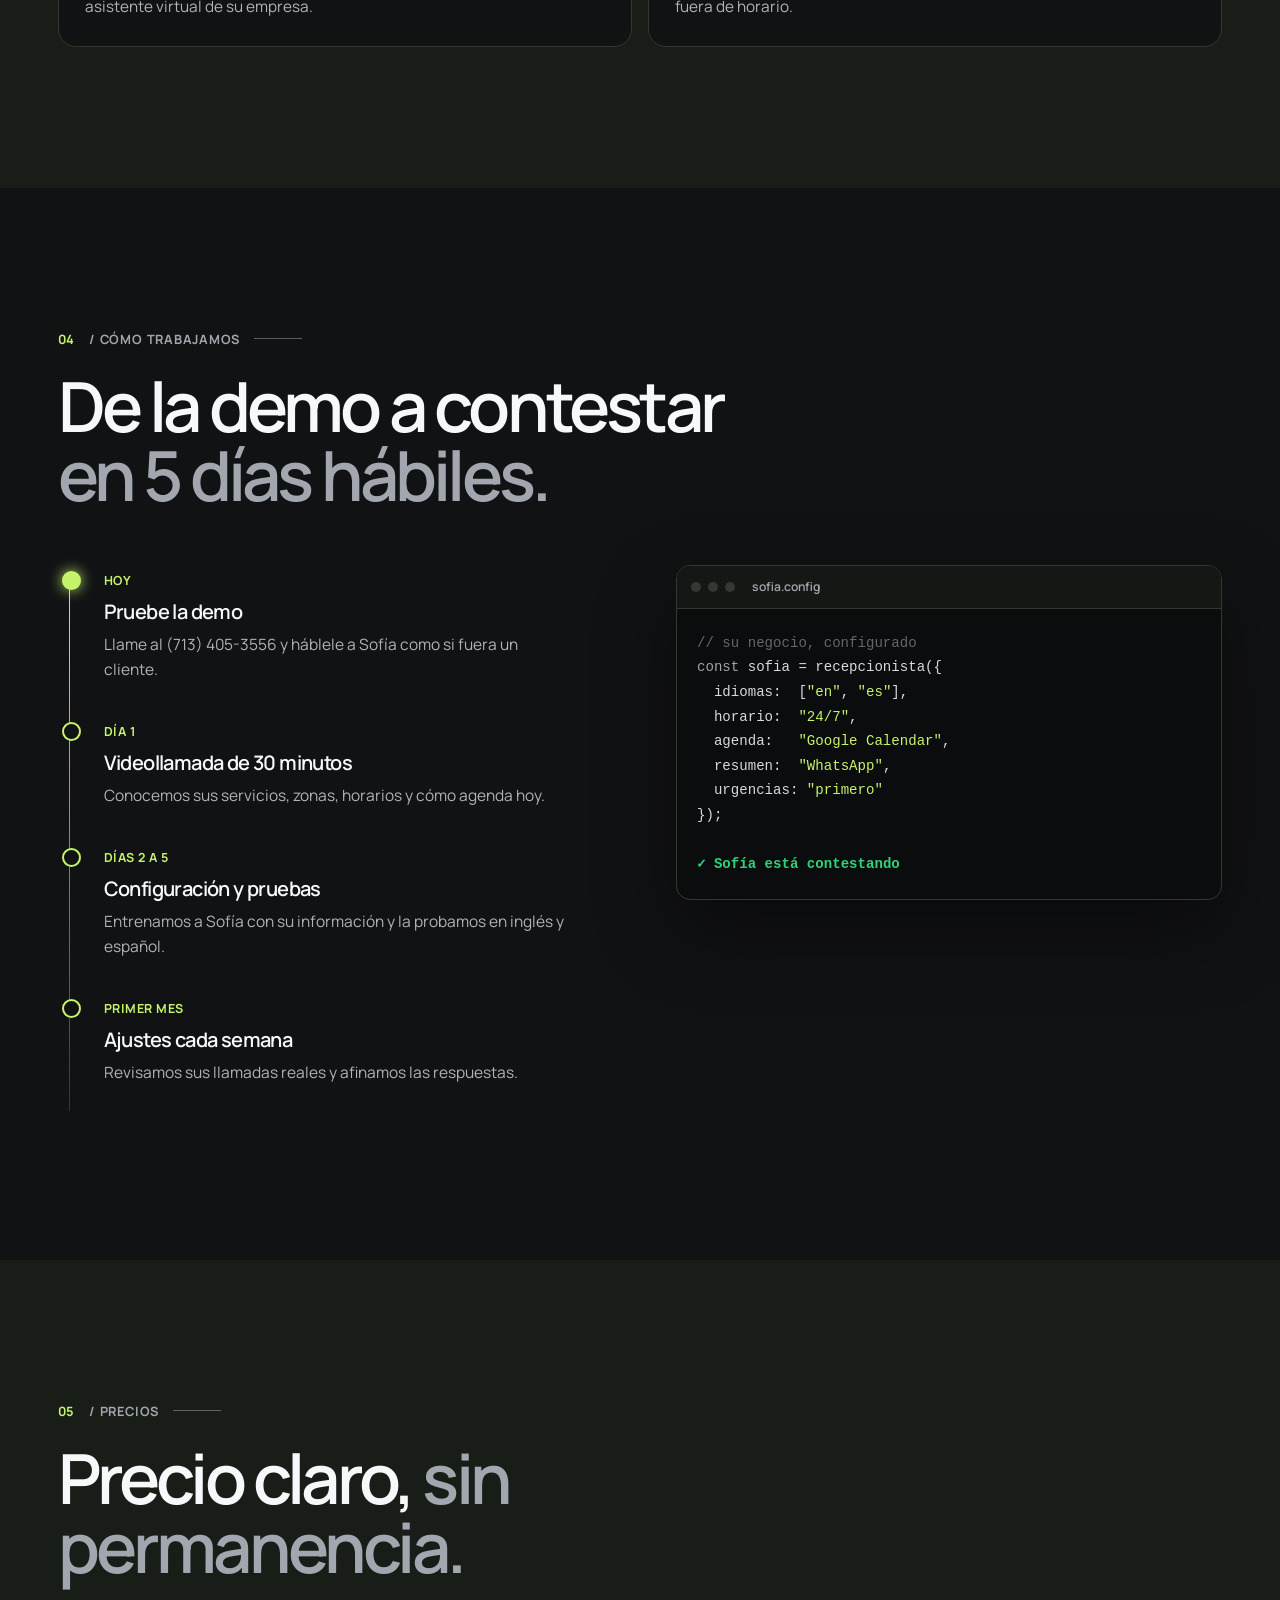
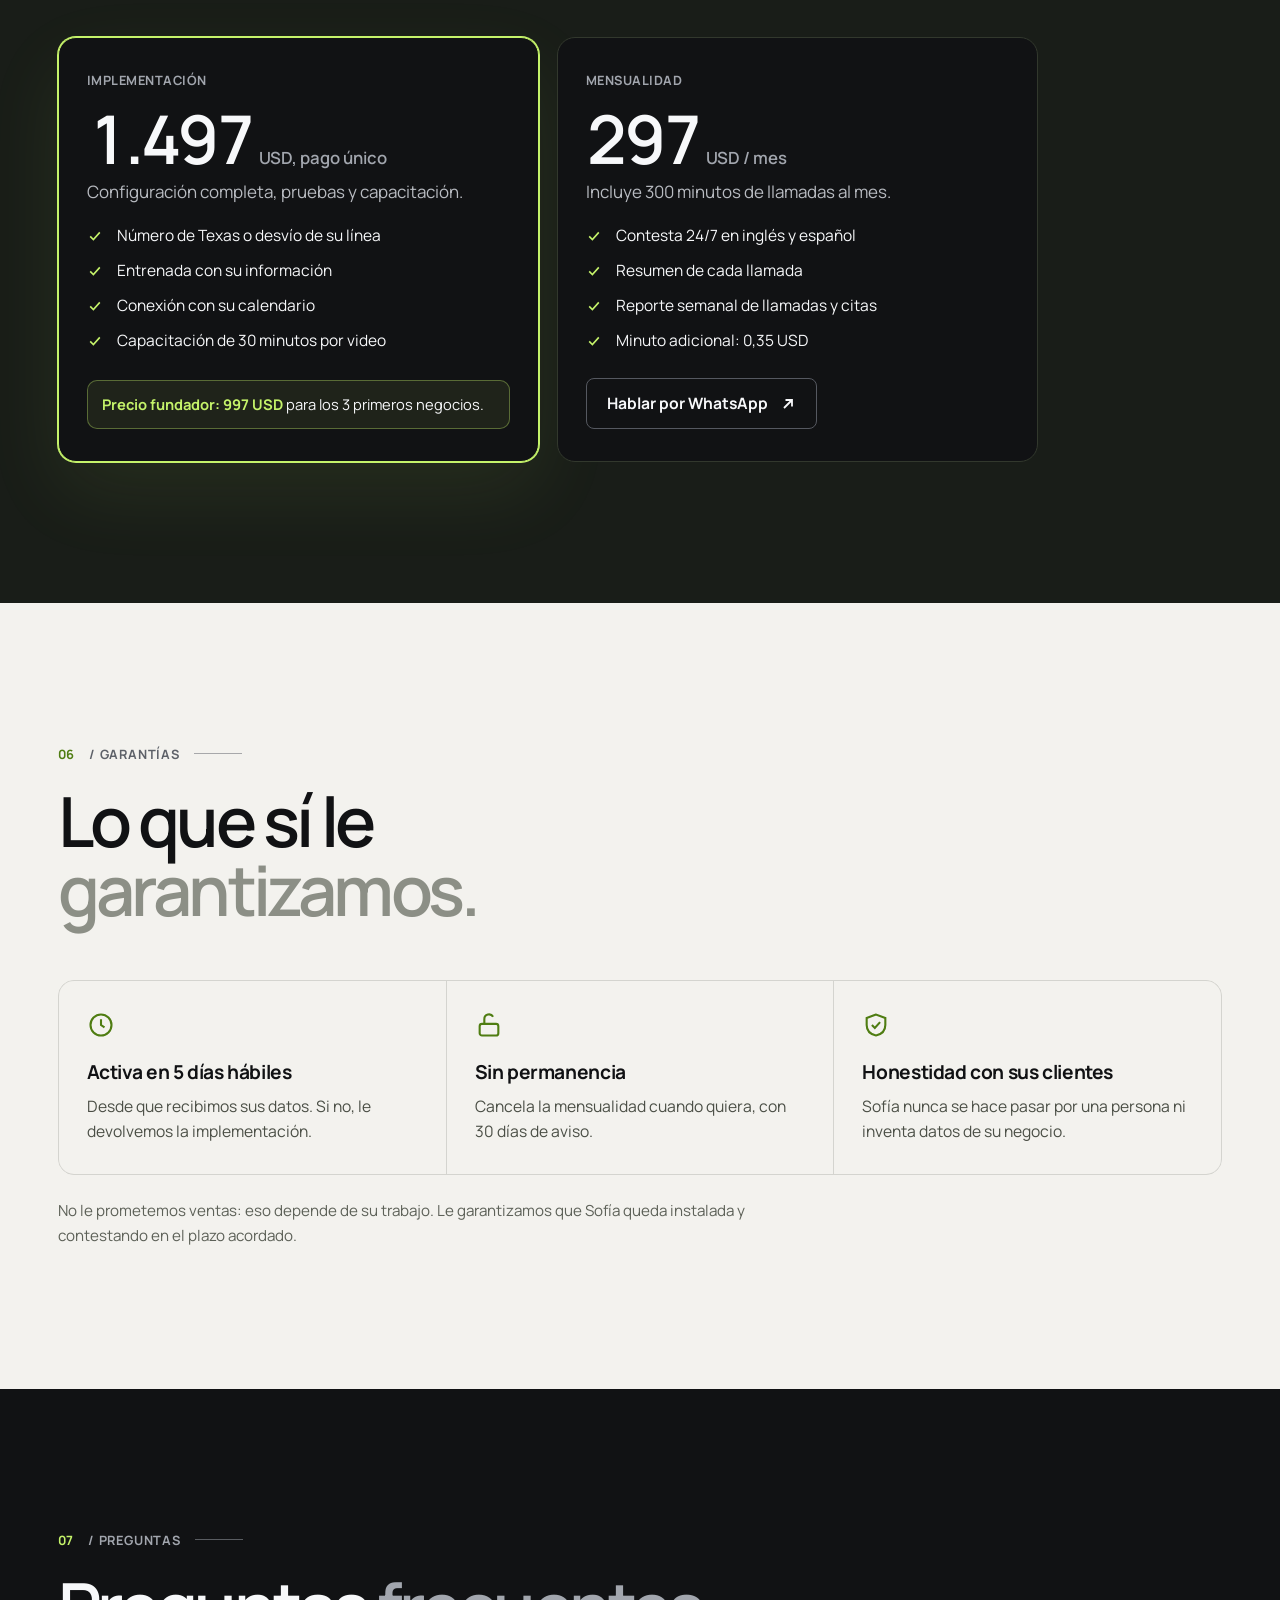
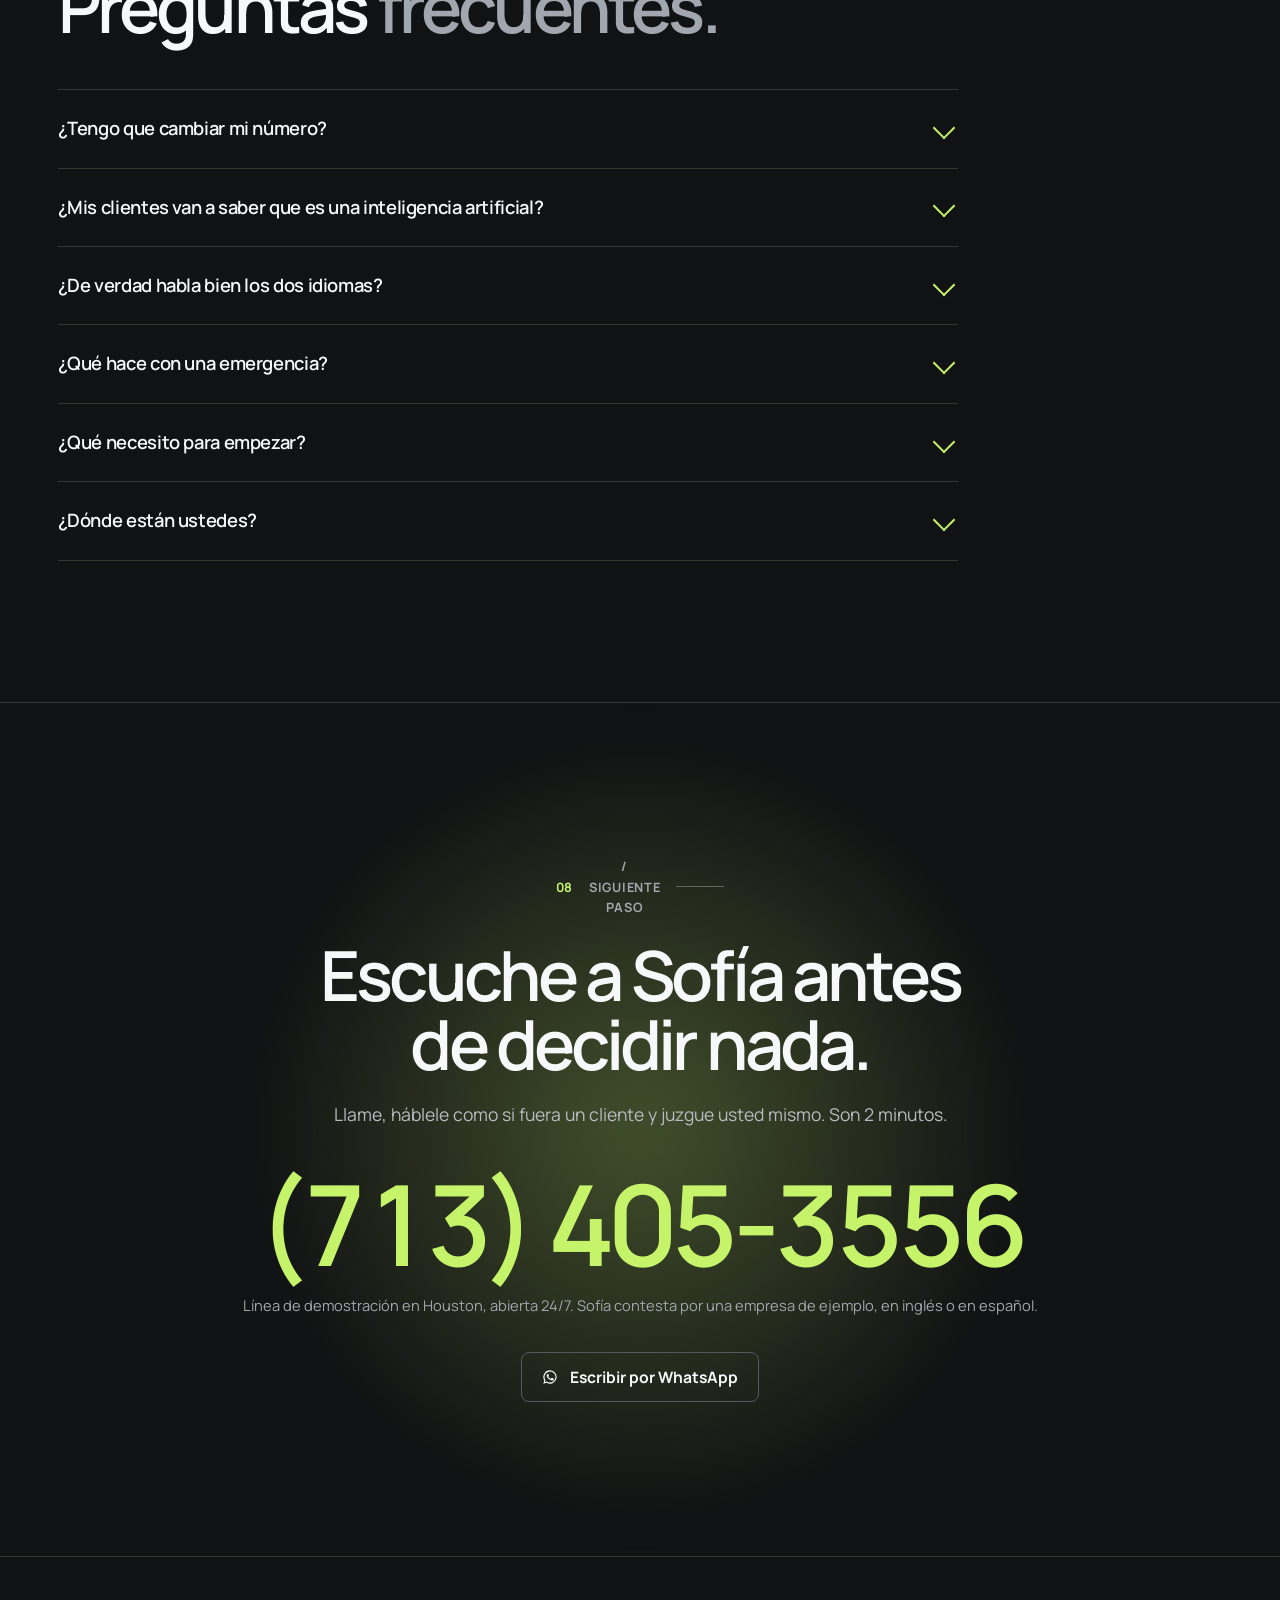
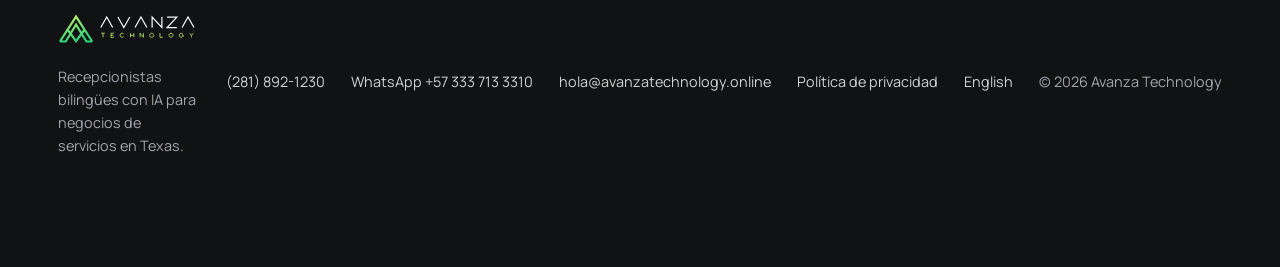
==== commit 5cc59e7d: "web v6" ====
--- a/index.html
+++ b/index.html
@@ -32,7 +32,7 @@
     <nav class="nav" aria-label="Principal"><a href="#como">Cómo funciona</a><a href="#funciones">Funciones</a><a href="#precios">Precios</a><a href="#preguntas">Preguntas</a></nav>
     <div class="head-actions">
       <a class="lang" href="en/" hreflang="en" lang="en" aria-label="English">EN</a>
-      <a class="btn btn-lime btn-sm" href="https://wa.me/573337133310?text=Hola%2C%20quiero%20saber%20m%C3%A1s%20de%20la%20recepcionista%20Sof%C3%ADa">Pedir la demo<svg viewBox="0 0 16 16" fill="none" stroke="currentColor" stroke-width="1.8" aria-hidden="true"><path d="M4 12 12 4M5.5 4H12v6.5"/></svg></a>
+      <a class="btn btn-lime btn-sm" href="tel:+17134053556">Probar la demo<svg viewBox="0 0 16 16" fill="none" stroke="currentColor" stroke-width="1.8" aria-hidden="true"><path d="M4 12 12 4M5.5 4H12v6.5"/></svg></a>
     </div>
   </div>
 </header>
@@ -46,7 +46,7 @@
       <h1 id="hero-title"><span>Su cliente llama.</span><span>Usted está en la obra.</span><span class=hl>Sofía contesta.</span></h1>
       <p class="lede">Una recepcionista con inteligencia artificial que atiende las llamadas de su negocio <strong>en inglés y en español, a cualquier hora</strong>. Toma los datos, agenda la visita y le manda el resumen en español.</p>
       <div class="ctas">
-        <a class="btn btn-lime call-btn" href="https://wa.me/573337133310?text=Hola%2C%20quiero%20saber%20m%C3%A1s%20de%20la%20recepcionista%20Sof%C3%ADa"><span><small>Le enviamos el número de prueba</small><b>Pida su demo por WhatsApp</b></span><svg viewBox="0 0 16 16" fill="none" stroke="currentColor" stroke-width="1.8" aria-hidden="true"><path d="M4 12 12 4M5.5 4H12v6.5"/></svg></a>
+        <a class="btn btn-lime call-btn" href="tel:+17134053556"><span><small>Llame a Sofía, en inglés o español</small><b>(713) 405-3556</b></span><svg viewBox="0 0 16 16" fill="none" stroke="currentColor" stroke-width="1.8" aria-hidden="true"><path d="M4 12 12 4M5.5 4H12v6.5"/></svg></a>
         <a class="btn btn-line" href="#como">Ver cómo funciona<svg viewBox="0 0 16 16" fill="none" stroke="currentColor" stroke-width="1.8" aria-hidden="true"><path d="M8 2v11M3.5 8.5 8 13l4.5-4.5"/></svg></a>
       </div>
       <p class="call-alt">¿Prefiere llamarnos? <a href="tel:+12818921230">(281) 892-1230</a> <span>Atendemos en español.</span></p>
@@ -139,7 +139,7 @@
     <p class="sec-num"><b>04</b> / Cómo trabajamos</p>
     <h2 class="h2" id="s4">De la demo a contestar <span class="soft">en 5 días hábiles.</span></h2>
     <div class="process">
-      <ol class="timeline"><li><span class="when">Hoy</span><h3>Pruebe la demo</h3><p>Escríbanos por WhatsApp, le enviamos el número de prueba y usted le habla como si fuera un cliente.</p></li><li><span class="when">Día 1</span><h3>Videollamada de 30 minutos</h3><p>Conocemos sus servicios, zonas, horarios y cómo agenda hoy.</p></li><li><span class="when">Días 2 a 5</span><h3>Configuración y pruebas</h3><p>Entrenamos a Sofía con su información y la probamos en inglés y español.</p></li><li><span class="when">Primer mes</span><h3>Ajustes cada semana</h3><p>Revisamos sus llamadas reales y afinamos las respuestas.</p></li></ol>
+      <ol class="timeline"><li><span class="when">Hoy</span><h3>Pruebe la demo</h3><p>Llame al (713) 405-3556 y háblele a Sofía como si fuera un cliente.</p></li><li><span class="when">Día 1</span><h3>Videollamada de 30 minutos</h3><p>Conocemos sus servicios, zonas, horarios y cómo agenda hoy.</p></li><li><span class="when">Días 2 a 5</span><h3>Configuración y pruebas</h3><p>Entrenamos a Sofía con su información y la probamos en inglés y español.</p></li><li><span class="when">Primer mes</span><h3>Ajustes cada semana</h3><p>Revisamos sus llamadas reales y afinamos las respuestas.</p></li></ol>
       <div class="terminal" aria-hidden="true">
         <div class="chrome"><i></i><i></i><i></i><span>sofia.config</span></div>
 <pre><span class="c">// su negocio, configurado</span>
@@ -183,7 +183,7 @@
   <div class="wrap">
     <p class="sec-num"><b>07</b> / Preguntas</p>
     <h2 class="h2" id="s7">Preguntas <span class="soft">frecuentes.</span></h2>
-    <div class="faq"><details><summary>¿Tengo que cambiar mi número?</summary><p>No. Puede desviar a Sofía solo las llamadas que usted no contesta, o solo las de fuera de horario. Si quiere un número nuevo para anuncios, también se lo damos.</p></details><details><summary>¿Mis clientes van a saber que es una inteligencia artificial?</summary><p>Sofía no se hace pasar por una persona. Si alguien le pregunta, responde que es la asistente virtual de su empresa y que un miembro del equipo le dará seguimiento.</p></details><details><summary>¿De verdad habla bien los dos idiomas?</summary><p>Cambia de idioma en cuanto el cliente lo hace, incluso a mitad de la llamada. La mejor forma de comprobarlo es pedirnos la demo y probar los dos.</p></details><details><summary>¿Qué hace con una emergencia?</summary><p>Da primero las instrucciones de seguridad, por ejemplo salir de la casa y llamar al 911 si huele a gas. Después toma los datos y le manda la llamada marcada como urgente.</p></details><details><summary>¿Qué necesito para empezar?</summary><p>Una videollamada de 30 minutos para conocer sus servicios, zonas, horarios y cómo agenda. Del resto nos encargamos nosotros.</p></details><details><summary>¿Dónde están ustedes?</summary><p>Somos un equipo remoto que trabaja con negocios de Texas. Todo se hace por teléfono, WhatsApp y videollamada, en español.</p></details></div>
+    <div class="faq"><details><summary>¿Tengo que cambiar mi número?</summary><p>No. Puede desviar a Sofía solo las llamadas que usted no contesta, o solo las de fuera de horario. Si quiere un número nuevo para anuncios, también se lo damos.</p></details><details><summary>¿Mis clientes van a saber que es una inteligencia artificial?</summary><p>Sofía no se hace pasar por una persona. Si alguien le pregunta, responde que es la asistente virtual de su empresa y que un miembro del equipo le dará seguimiento.</p></details><details><summary>¿De verdad habla bien los dos idiomas?</summary><p>Cambia de idioma en cuanto el cliente lo hace, incluso a mitad de la llamada. La mejor forma de comprobarlo es llamar a la demo al (713) 405-3556 y probar los dos.</p></details><details><summary>¿Qué hace con una emergencia?</summary><p>Da primero las instrucciones de seguridad, por ejemplo salir de la casa y llamar al 911 si huele a gas. Después toma los datos y le manda la llamada marcada como urgente.</p></details><details><summary>¿Qué necesito para empezar?</summary><p>Una videollamada de 30 minutos para conocer sus servicios, zonas, horarios y cómo agenda. Del resto nos encargamos nosotros.</p></details><details><summary>¿Dónde están ustedes?</summary><p>Somos un equipo remoto que trabaja con negocios de Texas. Todo se hace por teléfono, WhatsApp y videollamada, en español.</p></details></div>
   </div>
 </section>
 
@@ -192,8 +192,8 @@
   <div class="wrap">
     <p class="sec-num"><b>08</b> / Siguiente paso</p>
     <h2 class="h2" id="s8">Escuche a Sofía antes de decidir nada.</h2>
-    <p class="sub">Escríbanos por WhatsApp y le enviamos el número de la demo. Llame, háblele como si fuera un cliente y juzgue usted mismo.</p>
-    <a class="btn btn-lime btn-xl" href="https://wa.me/573337133310?text=Hola%2C%20quiero%20saber%20m%C3%A1s%20de%20la%20recepcionista%20Sof%C3%ADa"><svg viewBox="0 0 24 24" fill="currentColor" aria-hidden="true"><path d="M12 2a10 10 0 0 0-8.6 15.1L2 22l5-1.3A10 10 0 1 0 12 2m0 18.2a8.2 8.2 0 0 1-4.2-1.2l-.3-.2-3 .8.8-2.9-.2-.3A8.2 8.2 0 1 1 12 20.2m4.5-6.1c-.2-.1-1.5-.7-1.7-.8s-.4-.1-.6.1-.7.8-.8 1-.3.2-.5.1a6.7 6.7 0 0 1-3.3-2.9c-.3-.4.3-.4.8-1.4a.5.5 0 0 0 0-.5l-.8-1.9c-.2-.5-.4-.4-.6-.4h-.5a1 1 0 0 0-.7.3 3 3 0 0 0-.9 2.2 5.2 5.2 0 0 0 1.1 2.7 11.9 11.9 0 0 0 4.6 4c1.7.7 2.3.8 3.2.6a2.7 2.7 0 0 0 1.8-1.2 2.2 2.2 0 0 0 .2-1.3c-.1-.1-.2-.2-.4-.3"/></svg>Escribir por WhatsApp</a><p class="final-call">¿Prefiere llamarnos? Nuestra línea de EE.UU.:<a class="big-number" href="tel:+12818921230">(281) 892-1230</a></p><p class="note">Atendemos en español.</p>
+    <p class="sub">Llame, háblele como si fuera un cliente y juzgue usted mismo. Son 2 minutos.</p>
+    <a class="big-number" href="tel:+17134053556">(713) 405-3556</a><p class="note">Línea de demostración en Houston, abierta 24/7. Sofía contesta por una empresa de ejemplo, en inglés o en español.</p><a class="btn btn-line" href="https://wa.me/573337133310?text=Hola%2C%20quiero%20saber%20m%C3%A1s%20de%20la%20recepcionista%20Sof%C3%ADa"><svg viewBox="0 0 24 24" fill="currentColor" aria-hidden="true"><path d="M12 2a10 10 0 0 0-8.6 15.1L2 22l5-1.3A10 10 0 1 0 12 2m0 18.2a8.2 8.2 0 0 1-4.2-1.2l-.3-.2-3 .8.8-2.9-.2-.3A8.2 8.2 0 1 1 12 20.2m4.5-6.1c-.2-.1-1.5-.7-1.7-.8s-.4-.1-.6.1-.7.8-.8 1-.3.2-.5.1a6.7 6.7 0 0 1-3.3-2.9c-.3-.4.3-.4.8-1.4a.5.5 0 0 0 0-.5l-.8-1.9c-.2-.5-.4-.4-.6-.4h-.5a1 1 0 0 0-.7.3 3 3 0 0 0-.9 2.2 5.2 5.2 0 0 0 1.1 2.7 11.9 11.9 0 0 0 4.6 4c1.7.7 2.3.8 3.2.6a2.7 2.7 0 0 0 1.8-1.2 2.2 2.2 0 0 0 .2-1.3c-.1-.1-.2-.2-.4-.3"/></svg>Escribir por WhatsApp</a>
   </div>
 </section>
 </main>
